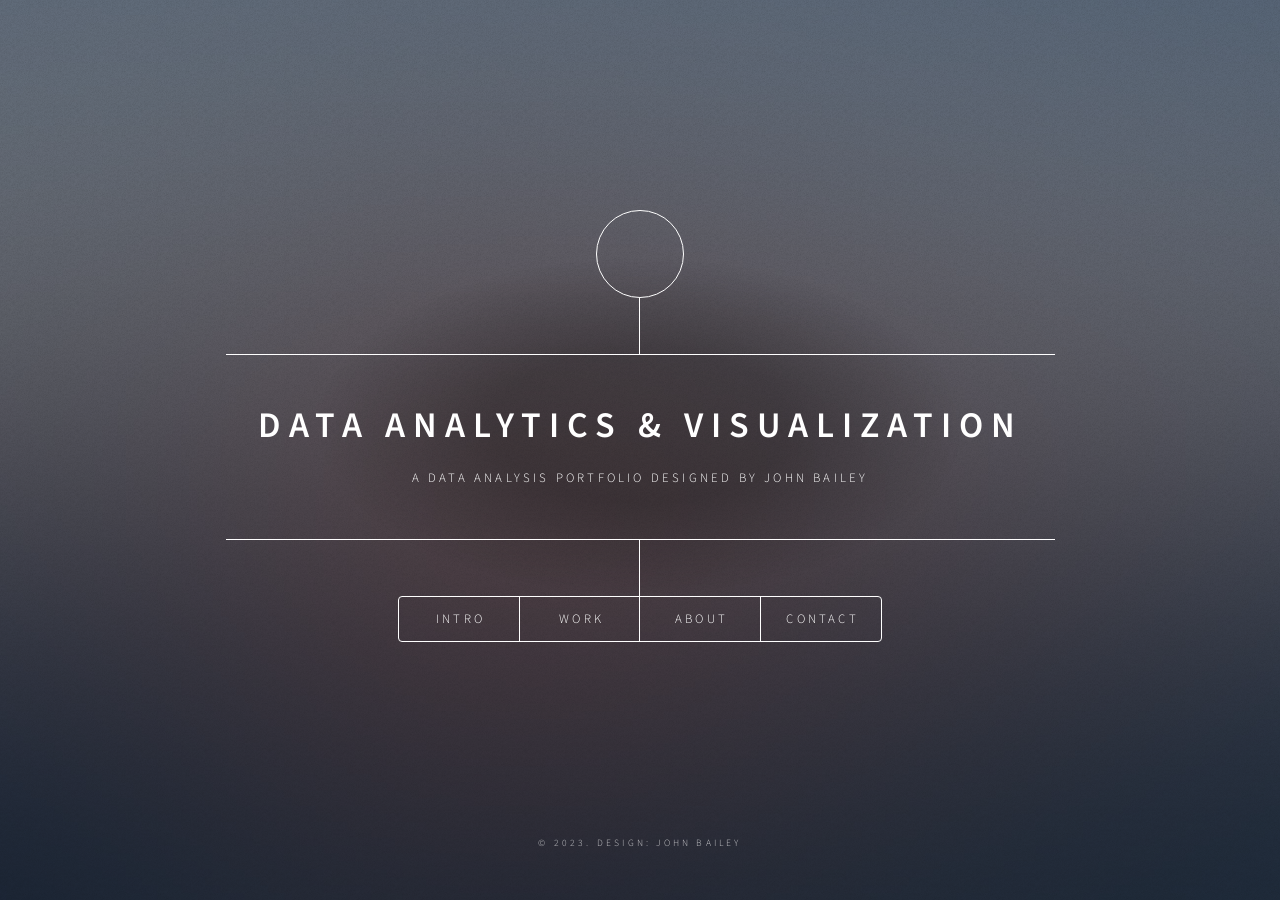
==== index.html @ 29050a01 "Update index.html" ====
<!DOCTYPE HTML>
<!--
	Free for personal and commercial use under the CCA 3.0 license (html5up.net/license)
-->
<html>
	<head>
		<title>Data Analysis Portfolio by John Bailey</title>
		<meta charset="utf-8" />
		<meta name="viewport" content="width=device-width, initial-scale=1, user-scalable=no" />
		<link rel="stylesheet" href="assets/css/main.css" />
		<noscript><link rel="stylesheet" href="assets/css/noscript.css" /></noscript>
	</head>
	<body class="is-preload">

		<!-- Wrapper -->
			<div id="wrapper">

				<!-- Header -->
					<header id="header">
						<div class="logo">
							<span class="fa fa-server" style="font-size:28px"></span>
						</div>
						<div class="content">
							<div class="inner">
								<h1>Data Analytics & Visualization</h1>
								<p>A data analysis portfolio designed by John Bailey</p>
							</div>
						</div>
						<nav>
							<ul>
								<li><a href="#intro">Intro</a></li>
								<li><a href="#work">Work</a></li>
								<li><a href="#about">About</a></li>
								<li><a href="#contact">Contact</a></li>
								<!--<li><a href="#elements">Elements</a></li>-->
							</ul>
						</nav>
					</header>

				<!-- Main -->
					<div id="main">

						<!-- Intro -->
							<article id="intro">
								
								<h2 class="major">Intro</h2>
								<p> A Data Analyst skilled in the areas of SQL, Python, Tableau, Microsoft PowerBI, Microsoft Excel, and R Studio.</p>
								<p>My primary objective as a data analyst is to steer the company towards higher profits by providing business insights that are generated from rigorous data analysis.</p>
								<p> Thank you for your time in checking out this portfolio that I have created to help showcase
									my work in hopes to land a Data Analyst position at your company! <br><br>
									By the way, check out my <a href="#work">awesome work!</a> 
									<ul class="actions special">
										<li><a href="#work" class="button large">Projects</a></li>
									</ul>
									<ul class="actions special">
										<li><a href="#about" class="button small">About</a></li>
										<li><a href="#contact" class="button small">Contact</a></li>
									</ul></p>
									<ul class="icons">
										<li><a href="https://www.linkedin.com/in/john-bailey-ii-8b7713126/" class="icon brands fa-linkedin"><span class="label">LinkedIn</span></a></li>
										<li><a href="https://github.com/jbaileyanalytics" class="icon brands fa-github"><span class="label">GitHub</span></a></li>
									</ul>
							</article>

						<!-- Work -->
							<article id="work">
								<h2 class="major">Projects</h2>
								<ul class="icons">
									<li><a href="https://www.linkedin.com/in/john-bailey-ii-8b7713126/" class="icon brands fa-linkedin"><span class="label">LinkedIn</span></a></li>
									<li><a href="https://github.com/jbaileyanalytics" class="icon brands fa-github"><span class="label">GitHub</span></a></li>
								</ul>
								<p>In the work section below, you will find a sample of projects from different areas showcasing different skills in SQL, Python, Tableau, Microsoft PowerBI, Microsoft Excel, and R Studio.</p>
								<form method="post" action="#">
									<div class="fields">
										<div class="field half">
											<h3><a href="https://github.com/jbaileyanalytics/SQL">SQL<br/></a></h3>
											<p>SQL Projects.</p>
											<a href="https://github.com/jbaileyanalytics/SQL" class="image main"><img src="images/sql1.png" alt="" /></a>
											<ul class="actions special">
												<li><a href="https://github.com/jbaileyanalytics/SQL" class="button large">SQL Projects</a></li>
											</ul>
										</div>
										<div class="field half">
											<h3><a href="https://github.com/jbaileyanalytics/Python">Python<br/></a></h3>
											<p>Python Projects</p>
											<a href="https://github.com/jbaileyanalytics/Python" class="image main"><img src="images/python1.png" alt="" /></a>
											<ul class="actions special">
												<li><a href="https://github.com/jbaileyanalytics/Python" class="button large">Python Projects</a></li>
											</ul>
										</div>
									</div>
								</form>
								<form method="post" action="#">
									<div class="fields">
										<div class="field half">
											<h3><a href="https://public.tableau.com/app/profile/john.bailey1593">Tableau<br/></a></h3>
											<p>Tableau Projects.</p>
											<a href="https://public.tableau.com/app/profile/john.bailey1593" class="image main"><img src="images/tableau2.png" alt="" /></a>
											<ul class="actions special">
												<li><a href="https://public.tableau.com/app/profile/john.bailey1593" class="button large">Tableau Projects</a></li>
											</ul>
										</div>
										<div class="field half">
											<h3><a href="https://github.com/jbaileyanalytics/PowerBI">Power BI<br/></a></h3>
											<p>Power BI Projects</p>
											<a href="https://github.com/jbaileyanalytics/PowerBI" class="image main"><img src="images/powerbi.png" alt="" /></a>
											<ul class="actions special">
												<li><a href="https://github.com/jbaileyanalytics/PowerBI" class="button large">Power BI Projects</a></li>
											</ul>
										</div>
										<div class="field half">
											<h3><a href="https://rawcdn.githack.com/jbaileyanalytics/R-programming-/0222b1659a927ea8bf42c13534dcdd5cfea5a2fc/Explore%20Bikeshare/Explore_bikeshare_data.html">Data Cleaning with R<br/></a></h3>
											<p>R Studio Projects</p>
											<a href="https://rawcdn.githack.com/jbaileyanalytics/R-programming-/0222b1659a927ea8bf42c13534dcdd5cfea5a2fc/Explore%20Bikeshare/Explore_bikeshare_data.html" class="image main"><img src="images/rstudio-seeklogo.com.svg" alt="" /></a>
											<ul class="actions special">
												<li><a href="https://rawcdn.githack.com/jbaileyanalytics/R-programming-/0222b1659a927ea8bf42c13534dcdd5cfea5a2fc/Explore%20Bikeshare/Explore_bikeshare_data.html" class="button large">R Studio Projects</a></li>
											</ul>
										</div>
										<div class="field half">
											<h3><a href="https://1drv.ms/x/s!Anvuksmpb4c5kmQnKBvLUUFguYd_">Excel<br/></a></h3>
											<p>Microsoft Excel Projects</p>
											<a href="https://1drv.ms/x/s!Anvuksmpb4c5kmQnKBvLUUFguYd_" class="image main"><img src="images/excel1.png" alt="" /></a>
											<ul class="actions special">
												<li><a href="https://1drv.ms/x/s!Anvuksmpb4c5kmQnKBvLUUFguYd_" class="button large">Excel Projects</a></li>
											</ul>
										</div>
									</div>
								</form>
								<ul class="actions special">
									<li><a href="#intro" class="button small">Intro</a></li>
									<li><a href="#about" class="button small">About</a></li>
									<li><a href="#contact" class="button small">Contact</a></li>
								</ul>
								<ul class="icons">
									<li><a href="https://www.linkedin.com/in/john-bailey-ii-8b7713126/" class="icon brands fa-linkedin"><span class="label">LinkedIn</span></a></li>
									<li><a href="https://github.com/jbaileyanalytics" class="icon brands fa-github"><span class="label">GitHub</span></a></li>
								</ul>
							</article>

						<!-- About -->
							<article id="about">
								<h2 class="major">About</h2>
								<form method="post" action="#">
									<div class="fields">
										<div class="field half">
											<span class="image main"><img src="images/img1.png" alt=""  /></span>
										</div></div></form>
								<p>My name is John Bailey and I am a Data Analyst with a passion to continue expanding my knowledge in the field of Analytics. 
									I currently have over 7+ years experience with exploratory data analysis and reporting, a Bachelor's Degree in Data Management/Data Analytics, 
									and multiple certifications in the Data Analytics/Information Technology field. My previous employment as a data analyst was in Healthcare, but I am open to 
									utilizing my skill set in any industry.	
									<ul class="actions special">
										<li><a href="#intro" class="button small">Intro</a></li>
										<li><a href="#work" class="button small">Projects</a></li>
										<li><a href="#contact" class="button small">Contact</a></li>
									</ul>
								</p>
								<ul class="icons">
									<li><a href="https://www.linkedin.com/in/john-bailey-ii-8b7713126/" class="icon brands fa-linkedin"><span class="label">LinkedIn</span></a></li>
									<li><a href="https://github.com/jbaileyanalytics" class="icon brands fa-github"><span class="label">GitHub</span></a></li>
								</ul>
							</article>

						<!-- Contact -->
							<article id="contact">
								<h2 class="major">Contact</h2>
								<form method="post" action="#">
									<div class="fields">
										<div class="field half">
											<label for="name">Name: John Bailey</label>
											<a href="mailto: jbaileyanalytics@gmail.com">Email: jbaileyanalytics@gmail.com</a>
										</div>
										<div class="field half">	
										</div>
									</div>
								</form>
								<ul class="icons">
									<li><a href="https://www.linkedin.com/in/john-bailey-ii-8b7713126/" class="icon brands fa-linkedin"><span class="label">LinkedIn</span></a></li>
									<li><a href="https://github.com/jbaileyanalytics" class="icon brands fa-github"><span class="label">GitHub</span></a></li>
								</ul>
								<ul class="actions special">
									<li><a href="#intro" class="button small">Intro</a></li>
									<li><a href="#work" class="button small">Projects</a></li>
									<li><a href="#about" class="button small">About</a></li>
								</ul>
							</article>

						<!-- Elements -->
							<article id="elements">
								<h2 class="major">Elements</h2>

								<section>
									<h3 class="major">Text</h3>
									<p>This is <b>bold</b> and this is <strong>strong</strong>. This is <i>italic</i> and this is <em>emphasized</em>.
									This is <sup>superscript</sup> text and this is <sub>subscript</sub> text.
									This is <u>underlined</u> and this is code: <code>for (;;) { ... }</code>. Finally, <a href="#">this is a link</a>.</p>
									<hr />
									<h2>Heading Level 2</h2>
									<h3>Heading Level 3</h3>
									<h4>Heading Level 4</h4>
									<h5>Heading Level 5</h5>
									<h6>Heading Level 6</h6>
									<hr />
									<h4>Blockquote</h4>
									<blockquote>Fringilla nisl. Donec accumsan interdum nisi, quis tincidunt felis sagittis eget tempus euismod. Vestibulum ante ipsum primis in faucibus vestibulum. Blandit adipiscing eu felis iaculis volutpat ac adipiscing accumsan faucibus. Vestibulum ante ipsum primis in faucibus lorem ipsum dolor sit amet nullam adipiscing eu felis.</blockquote>
									<h4>Preformatted</h4>
									<pre><code>i = 0;

while (!deck.isInOrder()) {
    print 'Iteration ' + i;
    deck.shuffle();
    i++;
}

print 'It took ' + i + ' iterations to sort the deck.';</code></pre>
								</section>

								<section>
									<h3 class="major">Lists</h3>

									<h4>Unordered</h4>
									<ul>
										<li>Dolor pulvinar etiam.</li>
										<li>Sagittis adipiscing.</li>
										<li>Felis enim feugiat.</li>
									</ul>

									<h4>Alternate</h4>
									<ul class="alt">
										<li>Dolor pulvinar etiam.</li>
										<li>Sagittis adipiscing.</li>
										<li>Felis enim feugiat.</li>
									</ul>

									<h4>Ordered</h4>
									<ol>
										<li>Dolor pulvinar etiam.</li>
										<li>Etiam vel felis viverra.</li>
										<li>Felis enim feugiat.</li>
										<li>Dolor pulvinar etiam.</li>
										<li>Etiam vel felis lorem.</li>
										<li>Felis enim et feugiat.</li>
									</ol>
									<h4>Icons</h4>
									<ul class="icons">
										<li><a href="#" class="icon brands fa-linkedin"><span class="label">LinkedIn</span></a></li>
										<li><a href="#" class="icon brands fa-github"><span class="label">Github</span></a></li>
									</ul>

									<h4>Actions</h4>
									<ul class="actions">
										<li><a href="#" class="button primary">Default</a></li>
										<li><a href="#" class="button">Default</a></li>
									</ul>
									<ul class="actions stacked">
										<li><a href="#" class="button primary">Default</a></li>
										<li><a href="#" class="button">Default</a></li>
									</ul>
								</section>

								<section>
									<h3 class="major">Table</h3>
									<h4>Default</h4>
									<div class="table-wrapper">
										<table>
											<thead>
												<tr>
													<th>Name</th>
													<th>Description</th>
													<th>Price</th>
												</tr>
											</thead>
											<tbody>
												<tr>
													<td>Item One</td>
													<td>Ante turpis integer aliquet porttitor.</td>
													<td>29.99</td>
												</tr>
												<tr>
													<td>Item Two</td>
													<td>Vis ac commodo adipiscing arcu aliquet.</td>
													<td>19.99</td>
												</tr>
												<tr>
													<td>Item Three</td>
													<td> Morbi faucibus arcu accumsan lorem.</td>
													<td>29.99</td>
												</tr>
												<tr>
													<td>Item Four</td>
													<td>Vitae integer tempus condimentum.</td>
													<td>19.99</td>
												</tr>
												<tr>
													<td>Item Five</td>
													<td>Ante turpis integer aliquet porttitor.</td>
													<td>29.99</td>
												</tr>
											</tbody>
											<tfoot>
												<tr>
													<td colspan="2"></td>
													<td>100.00</td>
												</tr>
											</tfoot>
										</table>
									</div>

									<h4>Alternate</h4>
									<div class="table-wrapper">
										<table class="alt">
											<thead>
												<tr>
													<th>Name</th>
													<th>Description</th>
													<th>Price</th>
												</tr>
											</thead>
											<tbody>
												<tr>
													<td>Item One</td>
													<td>Ante turpis integer aliquet porttitor.</td>
													<td>29.99</td>
												</tr>
												<tr>
													<td>Item Two</td>
													<td>Vis ac commodo adipiscing arcu aliquet.</td>
													<td>19.99</td>
												</tr>
												<tr>
													<td>Item Three</td>
													<td> Morbi faucibus arcu accumsan lorem.</td>
													<td>29.99</td>
												</tr>
												<tr>
													<td>Item Four</td>
													<td>Vitae integer tempus condimentum.</td>
													<td>19.99</td>
												</tr>
												<tr>
													<td>Item Five</td>
													<td>Ante turpis integer aliquet porttitor.</td>
													<td>29.99</td>
												</tr>
											</tbody>
											<tfoot>
												<tr>
													<td colspan="2"></td>
													<td>100.00</td>
												</tr>
											</tfoot>
										</table>
									</div>
								</section>

								<section>
									<h3 class="major">Buttons</h3>
									<ul class="actions">
										<li><a href="#" class="button primary">Primary</a></li>
										<li><a href="#" class="button">Default</a></li>
									</ul>
									<ul class="actions">
										<li><a href="#" class="button">Default</a></li>
										<li><a href="#" class="button small">Small</a></li>
									</ul>
									<ul class="actions">
										<li><a href="#" class="button primary icon solid fa-download">Icon</a></li>
										<li><a href="#" class="button icon solid fa-download">Icon</a></li>
									</ul>
									<ul class="actions">
										<li><span class="button primary disabled">Disabled</span></li>
										<li><span class="button disabled">Disabled</span></li>
									</ul>
								</section>

								<section>
									<h3 class="major">Form</h3>
									<form method="post" action="#">
										<div class="fields">
											<div class="field half">
												<label for="demo-name">Name</label>
												<input type="text" name="demo-name" id="demo-name" value="" placeholder="Jane Doe" />
											</div>
											<div class="field half">
												<label for="demo-email">Email</label>
												<input type="email" name="demo-email" id="demo-email" value="" placeholder="jane@untitled.tld" />
											</div>
											<div class="field">
												<label for="demo-category">Category</label>
												<select name="demo-category" id="demo-category">
													<option value="">-</option>
													<option value="1">Manufacturing</option>
													<option value="1">Shipping</option>
													<option value="1">Administration</option>
													<option value="1">Human Resources</option>
												</select>
											</div>
											<div class="field half">
												<input type="radio" id="demo-priority-low" name="demo-priority" checked>
												<label for="demo-priority-low">Low</label>
											</div>
											<div class="field half">
												<input type="radio" id="demo-priority-high" name="demo-priority">
												<label for="demo-priority-high">High</label>
											</div>
											<div class="field half">
												<input type="checkbox" id="demo-copy" name="demo-copy">
												<label for="demo-copy">Email me a copy</label>
											</div>
											<div class="field half">
												<input type="checkbox" id="demo-human" name="demo-human" checked>
												<label for="demo-human">Not a robot</label>
											</div>
											<div class="field">
												<label for="demo-message">Message</label>
												<textarea name="demo-message" id="demo-message" placeholder="Enter your message" rows="6"></textarea>
											</div>
										</div>
										<ul class="actions">
											<li><input type="submit" value="Send Message" class="primary" /></li>
											<li><input type="reset" value="Reset" /></li>
										</ul>
									</form>
								</section>

							</article>

					</div>

				<!-- Footer -->
					<footer id="footer">
						<p class="copyright">&copy; 2023. Design: John Bailey</p>
					</footer>

			</div>

		<!-- BG -->
			<div id="bg"></div>

		<!-- Scripts -->
			<script src="assets/js/jquery.min.js"></script>
			<script src="assets/js/browser.min.js"></script>
			<script src="assets/js/breakpoints.min.js"></script>
			<script src="assets/js/util.js"></script>
			<script src="assets/js/main.js"></script>

	</body>
</html>
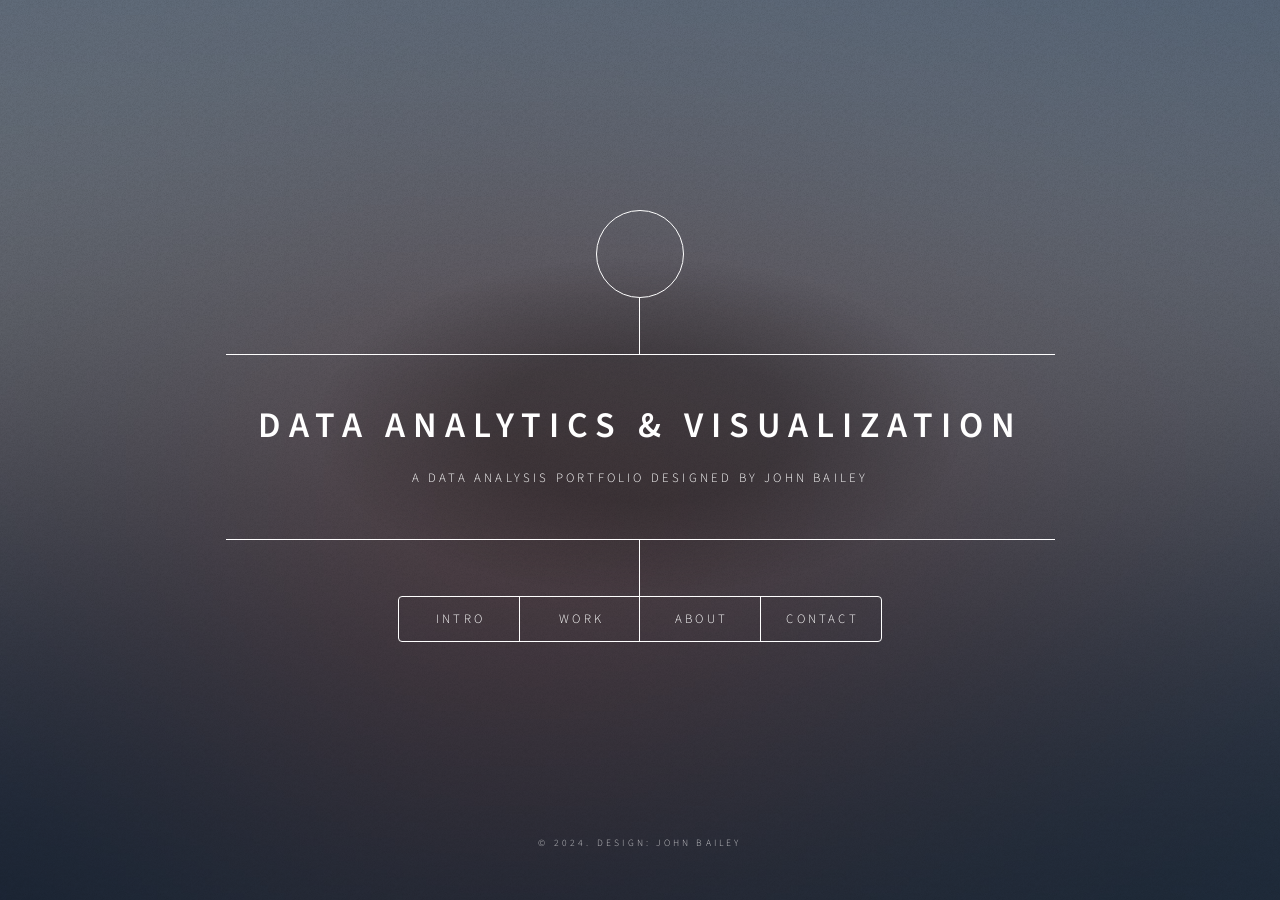
==== commit 2480beac: "Update index.html" ====
--- a/index.html
+++ b/index.html
@@ -50,9 +50,7 @@
 									my work in hopes to land a Data Analyst position at your company! <br><br>
 									By the way, check out my <a href="#work">awesome work!</a> 
 									<ul class="actions special">
-										<li><a href="#work" class="button large">Projects</a></li>
-									</ul>
-									<ul class="actions special">
+										<li><a href="#work" class="button small">Projects</a></li>
 										<li><a href="#about" class="button small">About</a></li>
 										<li><a href="#contact" class="button small">Contact</a></li>
 									</ul></p>
@@ -62,30 +60,41 @@
 									</ul>
 							</article>
 
-						<!-- Work -->
+				<!-- Work -->
 							<article id="work">
+								<form method="post" action="#">
+									<div class="fields">
+										<div class="field half">
+											<ul class="icons">
+												<li><a href="https://www.linkedin.com/in/john-bailey-ii-8b7713126/" class="icon brands fa-linkedin"><span class="label">LinkedIn</span></a></li>
+												<li><a href="https://github.com/jbaileyanalytics" class="icon brands fa-github"><span class="label">GitHub</span></a></li>
+											</ul>
+										</div>
+										<div class="field half">
+											<ul class="actions special">
+												<li><a href="#intro" class="button small">Intro</a></li>
+												<li><a href="#about" class="button small">About</a></li>
+												<li><a href="#contact" class="button small">Contact</a></li>
+											</ul>
+										</div>
+									</div>
+								</form>
 								<h2 class="major">Projects</h2>
-								<ul class="icons">
-									<li><a href="https://www.linkedin.com/in/john-bailey-ii-8b7713126/" class="icon brands fa-linkedin"><span class="label">LinkedIn</span></a></li>
-									<li><a href="https://github.com/jbaileyanalytics" class="icon brands fa-github"><span class="label">GitHub</span></a></li>
-								</ul>
 								<p>In the work section below, you will find a sample of projects from different areas showcasing different skills in SQL, Python, Tableau, Microsoft PowerBI, Microsoft Excel, and R Studio.</p>
 								<form method="post" action="#">
 									<div class="fields">
 										<div class="field half">
-											<h3><a href="https://github.com/jbaileyanalytics/SQL">SQL<br/></a></h3>
-											<p>SQL Projects.</p>
-											<a href="https://github.com/jbaileyanalytics/SQL" class="image main"><img src="images/sql1.png" alt="" /></a>
+											<h3><a href="#sqlwork">SQL Projects<br/></a></h3>
+											<a href="#sqlwork" class="image main"><img src="images/sql1.png" alt="" /></a>
 											<ul class="actions special">
-												<li><a href="https://github.com/jbaileyanalytics/SQL" class="button large">SQL Projects</a></li>
+												<li><a href="#sqlwork" class="button small">SQL Projects</a></li>
 											</ul>
 										</div>
 										<div class="field half">
-											<h3><a href="https://github.com/jbaileyanalytics/Python">Python<br/></a></h3>
-											<p>Python Projects</p>
-											<a href="https://github.com/jbaileyanalytics/Python" class="image main"><img src="images/python1.png" alt="" /></a>
+											<h3><a href="#pythonwork">Python Projects<br/></a></h3>
+											<a href="#pythonwork" class="image main"><img src="images/python1.png" alt="" /></a>
 											<ul class="actions special">
-												<li><a href="https://github.com/jbaileyanalytics/Python" class="button large">Python Projects</a></li>
+												<li><a href="#pythonwork" class="button small">Python Projects</a></li>
 											</ul>
 										</div>
 									</div>
@@ -93,35 +102,31 @@
 								<form method="post" action="#">
 									<div class="fields">
 										<div class="field half">
-											<h3><a href="https://public.tableau.com/app/profile/john.bailey1593">Tableau<br/></a></h3>
-											<p>Tableau Projects.</p>
-											<a href="https://public.tableau.com/app/profile/john.bailey1593" class="image main"><img src="images/tableau2.png" alt="" /></a>
+											<h3><a href="#tableauwork">Tableau Projects<br/></a></h3>
+											<a href="#tableauwork" class="image main"><img src="images/tableau2.png" alt="" /></a>
 											<ul class="actions special">
-												<li><a href="https://public.tableau.com/app/profile/john.bailey1593" class="button large">Tableau Projects</a></li>
+												<li><a href="#tableauwork" class="button small">Tableau Projects</a></li>
 											</ul>
 										</div>
 										<div class="field half">
-											<h3><a href="https://github.com/jbaileyanalytics/PowerBI">Power BI<br/></a></h3>
-											<p>Power BI Projects</p>
-											<a href="https://github.com/jbaileyanalytics/PowerBI" class="image main"><img src="images/powerbi.png" alt="" /></a>
+											<h3><a href="#powerbiwork">Power BI Projects<br/></a></h3>
+											<a href="#powerbiwork" class="image main"><img src="images/powerbi.png" alt="" /></a>
 											<ul class="actions special">
-												<li><a href="https://github.com/jbaileyanalytics/PowerBI" class="button large">Power BI Projects</a></li>
+												<li><a href="#powerbiwork" class="button small">Power BI Projects</a></li>
 											</ul>
 										</div>
 										<div class="field half">
-											<h3><a href="https://rawcdn.githack.com/jbaileyanalytics/R-programming-/0222b1659a927ea8bf42c13534dcdd5cfea5a2fc/Explore%20Bikeshare/Explore_bikeshare_data.html">Data Cleaning with R<br/></a></h3>
-											<p>R Studio Projects</p>
-											<a href="https://rawcdn.githack.com/jbaileyanalytics/R-programming-/0222b1659a927ea8bf42c13534dcdd5cfea5a2fc/Explore%20Bikeshare/Explore_bikeshare_data.html" class="image main"><img src="images/rstudio-seeklogo.com.svg" alt="" /></a>
+											<h3><a href="#rstudiowork">R Studio Projects<br/></a></h3>
+											<a href="#rstudiowork" class="image main"><img src="images/rstudio-seeklogo.com.svg" alt="" /></a>
 											<ul class="actions special">
-												<li><a href="https://rawcdn.githack.com/jbaileyanalytics/R-programming-/0222b1659a927ea8bf42c13534dcdd5cfea5a2fc/Explore%20Bikeshare/Explore_bikeshare_data.html" class="button large">R Studio Projects</a></li>
+												<li><a href="#rstudiowork" class="button small">R Studio Projects</a></li>
 											</ul>
 										</div>
 										<div class="field half">
-											<h3><a href="https://1drv.ms/x/s!Anvuksmpb4c5kmQnKBvLUUFguYd_">Excel<br/></a></h3>
-											<p>Microsoft Excel Projects</p>
-											<a href="https://1drv.ms/x/s!Anvuksmpb4c5kmQnKBvLUUFguYd_" class="image main"><img src="images/excel1.png" alt="" /></a>
+											<h3><a href="#excelwork">Excel Projects<br/></a></h3>
+											<a href="#excelwork" class="image main"><img src="images/excel1.png" alt="" /></a>
 											<ul class="actions special">
-												<li><a href="https://1drv.ms/x/s!Anvuksmpb4c5kmQnKBvLUUFguYd_" class="button large">Excel Projects</a></li>
+												<li><a href="#excelwork" class="button small">Excel Projects</a></li>
 											</ul>
 										</div>
 									</div>
@@ -136,7 +141,275 @@
 									<li><a href="https://github.com/jbaileyanalytics" class="icon brands fa-github"><span class="label">GitHub</span></a></li>
 								</ul>
 							</article>
-
+					<!-- SQLWork -->
+												<article id="sqlwork">
+													<form method="post" action="#">
+														<div class="fields">
+															<div class="field half">
+																<h3 class="major">SQL Projects</h3>
+															</div>
+															<div class="field half">
+																<ul class="actions special">
+																	<li><a href="#work" class="button small">Back To Projects</a></li>
+																</ul>
+															</div>
+															<div class="field half">
+																<a href="https://github.com/jbaileyanalytics/SQL/blob/main/Load%20CSV%20into%20MySQL/SQL_Test_DB_w_CSV.md" class="image main"><img src="images/csv1.png" alt="" /></a>
+																<p><font size="3">Using a .CSV file to create a MySQL Database, a MySQL Table, and a few sample SQL Queries for Data Analysis.</font></p>
+																<ul class="actions special">
+																	<li><a href="https://github.com/jbaileyanalytics/SQL/blob/main/Load%20CSV%20into%20MySQL/SQL_Test_DB_w_CSV.md" class="button small">View Project</a></li>
+																</ul>
+															</div>
+															<div class="field half">
+																<a href="https://github.com/jbaileyanalytics/SQL/tree/main/DVD%20Rental%20Company" class="image main"><img src="images/dvd1.png" alt="" /></a>
+																<p><font size="3">Using an ER diagram for a sample DVD Rental Company to create SQL code for a company report.</font></p>
+																<ul class="actions special">
+																	<li><a href="https://github.com/jbaileyanalytics/SQL/tree/main/DVD%20Rental%20Company" class="button small">View Project</a></li>
+																</ul>
+															</div>
+															<div class="field half">
+																<a href="https://github.com/jbaileyanalytics/SQL/tree/main/Coffee%20Company" class="image main"><img src="images/coffee1.png" alt="" /></a>
+																<p><font size="3">Using an ER diagram to author the code needed to create an SQL database for the Coffee Company.</font></p>
+																<ul class="actions special">
+																	<li><a href="https://github.com/jbaileyanalytics/SQL/tree/main/Coffee%20Company" class="button small">View Project</a></li>
+																</ul>
+															</div>
+															<div class="field half">
+																<a href="https://github.com/jbaileyanalytics/SQL/tree/main/Bagel%20Company" class="image main"><img src="images/bagel1.png" alt="" /></a>
+																<p><font size="3">Using an Bagel Company order form to build an ER Diagram for a SQL database.</font></p>
+																<ul class="actions special">
+																	<li><a href="https://github.com/jbaileyanalytics/SQL/tree/main/Bagel%20Company" class="button small">View Project</a></li>
+																</ul>
+																<br>
+															</div>
+															<ul class="actions special">
+																<li><a href="#work" class="button small">Back To Projects</a></li>
+															</ul>
+														</div>
+													</form>
+												</article>
+					<!-- TableauWork -->
+												<article id="tableauwork">
+													<form method="post" action="#">
+														<div class="fields">
+															<div class="field half">
+																<h3 class="major">Tableau Projects</h3>
+															</div>
+															<div class="field half">
+																<ul class="actions special">
+																	<li><a href="#work" class="button small">Back To Projects</a></li>
+																</ul>
+															</div>
+                                                            <div class="field half">
+																<a href="https://public.tableau.com/app/profile/john.bailey1593/viz/MemphisCrimeDashboard/MemphisCrimeSummary" class="image main"><img src="images/tableaudash7.png" alt="" /></a>
+																<p><font size="3">Memphis, TN Crime Dashboard</font></p>
+																<ul class="actions special">
+																	<li><a href="https://public.tableau.com/app/profile/john.bailey1593/viz/MemphisCrimeDashboard/MemphisCrimeSummary" class="button small">View Project</a></li>
+																</ul>
+															</div>
+															<div class="field half">
+																<a href="https://public.tableau.com/app/profile/john.bailey1593/viz/HealthcareDashboard-CancelledPatients/HealthcareDashboard-CancelledPatients" class="image main"><img src="images/tableaudash1.png" alt="" /></a>
+																<p><font size="3">Healthcare Dashboard for Cancelled Patients</font></p>
+																<ul class="actions special">
+																	<li><a href="https://public.tableau.com/app/profile/john.bailey1593/viz/HealthcareDashboard-CancelledPatients/HealthcareDashboard-CancelledPatients" class="button small">View Project</a></li>
+																</ul>
+															</div>
+															<div class="field half">
+																<a href="https://public.tableau.com/app/profile/john.bailey1593/viz/CallCenterDashboard_16926622111820/CallCenterDashboard" class="image main"><img src="images/tableaudash2.png" alt="" /></a>
+																<p><font size="3">Sample Call Center Dashboard</font></p>
+																<ul class="actions special">
+																	<li><a href="https://public.tableau.com/app/profile/john.bailey1593/viz/CallCenterDashboard_16926622111820/CallCenterDashboard" class="button small">View Project</a></li>
+																</ul>
+															</div>
+															<div class="field half">
+																<a href="https://public.tableau.com/app/profile/john.bailey1593/viz/HealthcareDashboard-ClaimsAnalysis/HealthcareDashboard-ClaimsAnalysis" class="image main"><img src="images/tableaudash3.png" alt="" /></a>
+																<p><font size="3">Healthcare Claims Analysis Dashboard</font></p>
+																<ul class="actions special">
+																	<li><a href="https://public.tableau.com/app/profile/john.bailey1593/viz/HealthcareDashboard-ClaimsAnalysis/HealthcareDashboard-ClaimsAnalysis" class="button small">View Project</a></li>
+																</ul>
+															</div>
+															<div class="field half">
+																<a href="https://public.tableau.com/app/profile/john.bailey1593/viz/HumanResourceDashboard_16786545703220/HRDashboard" class="image main"><img src="images/tableaudash4.png" alt="" /></a>
+																<p><font size="3">HR Dashboard</font></p>
+																<ul class="actions special">
+																	<li><a href="https://public.tableau.com/app/profile/john.bailey1593/viz/HumanResourceDashboard_16786545703220/HRDashboard" class="button small">View Project</a></li>
+																</ul>
+															</div>
+															<div class="field half">
+																<a href="https://public.tableau.com/app/profile/john.bailey1593/viz/TornadoData_16797001837570/Weather-Tornadoes1950-2021" class="image main"><img src="images/tableaudash5.png" alt="" /></a>
+																<p><font size="3">US Tornado Data</font></p>
+																<ul class="actions special">
+																	<li><a href="https://public.tableau.com/app/profile/john.bailey1593/viz/TornadoData_16797001837570/Weather-Tornadoes1950-2021" class="button small">View Project</a></li>
+																</ul>
+															</div>
+															<div class="field half">
+																<a href="https://public.tableau.com/app/profile/john.bailey1593/viz/CancelledFlights_16724258844140/Cancellations" class="image main"><img src="images/tableaudash6.png" alt="" /></a>
+																<p><font size="3">Airline Flight Cancellations</font></p>
+																<ul class="actions special">
+																	<li><a href="https://public.tableau.com/app/profile/john.bailey1593/viz/CancelledFlights_16724258844140/Cancellations" class="button small">View Project</a></li>
+																</ul>
+																<br>
+															</div>
+															<ul class="actions special">
+																<li><a href="#work" class="button small">Back To Projects</a></li>
+															</ul>
+														</div>
+													</form>
+												</article>
+						<!-- PythonWork -->
+											<article id="pythonwork">
+												<form method="post" action="#">
+													<div class="fields">
+														<div class="field half">
+															<h3 class="major">Python Projects</h3>
+														</div>
+														<div class="field half">
+															<ul class="actions special">
+																<li><a href="#work" class="button small">Back To Projects</a></li>
+															</ul>
+														</div>
+														<div class="field half">
+															<a href="https://github.com/jbaileyanalytics/Python/tree/main/Analyze%20A%26B%20Test%20Results" class="image main"><img src="images/ab1.png" alt="" /></a>
+															<p><font size="3">This project analyzes A&B Test Results using Python.</font></p>
+															<ul class="actions special">
+																<li><a href="https://github.com/jbaileyanalytics/Python/tree/main/Analyze%20A%26B%20Test%20Results" class="button small">View Project</a></li>
+															</ul>
+														</div>
+														<div class="field half">
+															<a href="https://github.com/jbaileyanalytics/Python/tree/main/Analyzing%20the%20TMDB%20Dataset" class="image main"><img src="images/tmdb1.png" alt="" /></a>
+															<p><font size="3">Analysis of the TMDB-movies dataset with Python.</font></p>
+															<ul class="actions special">
+																<li><a href="https://github.com/jbaileyanalytics/Python/tree/main/Analyzing%20the%20TMDB%20Dataset" class="button small">View Project</a></li>
+															</ul>
+														</div>
+														<div class="field half">
+															<a href="https://github.com/jbaileyanalytics/Python/tree/main/Data%20Modeling%20with%20Postgres" class="image main"><img src="images/python2.png" alt="" /></a>
+															<p><font size="3">This project is about Data Modeling with Postgres using Python.</font></p>
+															<ul class="actions special">
+																<li><a href="https://github.com/jbaileyanalytics/Python/tree/main/Data%20Modeling%20with%20Postgres" class="button small">View Project</a></li>
+															</ul>
+														</div>
+														<div class="field half">
+															<a href="https://github.com/jbaileyanalytics/Python/tree/main/Machine%20Learning%20-%20Supervised" class="image main"><img src="images/machine1.png" alt="" /></a>
+															<p><font size="3">Supervised Machine Learning on US Census data for finding charity donors.</font></p>
+															<ul class="actions special">
+																<li><a href="https://github.com/jbaileyanalytics/Python/tree/main/Machine%20Learning%20-%20Supervised" class="button small">View Project</a></li>
+															</ul>
+														</div>
+														<div class="field half">
+															<a href="https://github.com/jbaileyanalytics/Python/tree/main/Twitter%20-%20WeRateDogs" class="image main"><img src="images/twitter1.png" alt="" /></a>
+															<p><font size="3">Gathering, Exploring, & Visualizing the WeRateDogs Twitter account.</font></p>
+															<ul class="actions special">
+																<li><a href="https://github.com/jbaileyanalytics/Python/tree/main/Twitter%20-%20WeRateDogs" class="button small">View Project</a></li>
+															</ul>
+														</div>
+														<div class="field half">
+															<a href="https://github.com/jbaileyanalytics/Python/tree/main/Online%20Job%20Postings" class="image main"><img src="images/job1.png" alt="" /></a>
+															<p><font size="3">Using Python to do a simple analysis of an online job posting dataset.</font></p>
+															<ul class="actions special">
+																<li><a href="https://github.com/jbaileyanalytics/Python/tree/main/Online%20Job%20Postings" class="button small">View Project</a></li>
+															</ul>
+															<br>
+														</div>
+														<ul class="actions special">
+															<li><a href="#work" class="button small">Back To Projects</a></li>
+														</ul>
+													</div>
+												</form>
+											</article>
+					<!-- PowerBIWork -->
+											<article id="powerbiwork">
+												<form method="post" action="#">
+													<div class="fields">
+														<div class="field half">
+															<h3 class="major">Power BI Projects</h3>
+															<p>**Power BI account required to view.</p>
+														</div>
+														<div class="field half">
+															<ul class="actions special">
+																<li><a href="#work" class="button small">Back To Projects</a></li>
+															</ul>
+														</div>
+														<div class="field half">
+															<a href="https://app.powerbi.com/groups/me/reports/870f6f9f-8487-4cf4-86ce-9c9cdbdec645?ctid=cfa792cf-7768-4341-8857-81754c2afa1f&pbi_source=linkShare" class="image main"><img src="images/bidash1.png" alt="" /></a>
+															<p><font size="3">PowerBI sample dashboard for healthcare cancelled patients.</font></p>
+															<ul class="actions special">
+																<li><a href="https://app.powerbi.com/groups/me/reports/870f6f9f-8487-4cf4-86ce-9c9cdbdec645?ctid=cfa792cf-7768-4341-8857-81754c2afa1f&pbi_source=linkShare" class="button small">View Project</a></li>
+															</ul>
+														</div>
+														<div class="field half">
+															<a href="https://app.powerbi.com/groups/me/reports/b443a591-0e12-4979-8649-1734911a7d12?ctid=cfa792cf-7768-4341-8857-81754c2afa1f&pbi_source=linkShare" class="image main"><img src="images/bidash2.png" alt="" /></a>
+															<p><font size="3">PowerBI sample dashboard for healthcare claims analysis.</font></p>
+															<ul class="actions special">
+																<li><a href="https://app.powerbi.com/groups/me/reports/b443a591-0e12-4979-8649-1734911a7d12?ctid=cfa792cf-7768-4341-8857-81754c2afa1f&pbi_source=linkShare" class="button small">View Project</a></li>
+															</ul>
+														</div>
+														<div class="field half">
+															<a href="https://app.powerbi.com/groups/me/reports/9c1192c9-3161-4597-bee7-2cb9f75b7260?ctid=cfa792cf-7768-4341-8857-81754c2afa1f&pbi_source=linkShare" class="image main"><img src="images/bidash3.png" alt="" /></a>
+															<p><font size="3">PowerBI sample dashboard for HR analysis.</font></p>
+															<ul class="actions special">
+																<li><a href="https://app.powerbi.com/groups/me/reports/9c1192c9-3161-4597-bee7-2cb9f75b7260?ctid=cfa792cf-7768-4341-8857-81754c2afa1f&pbi_source=linkShare" class="button small">View Project</a></li>
+															</ul>
+															<br>
+														</div>
+														<ul class="actions special">
+															<li><a href="#work" class="button small">Back To Projects</a></li>
+														</ul>
+													</div>
+												</form>
+											</article>
+						<!-- ExcelWork -->
+											<article id="excelwork">
+												<form method="post" action="#">
+													<div class="fields">
+														<div class="field half">
+															<h3 class="major">Excel Projects</h3>
+														</div>
+														<div class="field half">
+															<ul class="actions special">
+																<li><a href="#work" class="button small">Back To Projects</a></li>
+															</ul>
+														</div>
+														<div class="field half">
+															<a href="https://1drv.ms/x/s!Anvuksmpb4c5kmQnKBvLUUFguYd_" class="image main"><img src="images/exceldash1.png" alt="" /></a>
+															<p><font size="3">Excel sample dashboard for healthcare claims.</font></p>
+															<ul class="actions special">
+																<li><a href="https://1drv.ms/x/s!Anvuksmpb4c5kmQnKBvLUUFguYd_" class="button small">View Project</a></li>
+															</ul>
+															<br>
+														</div>
+														<ul class="actions special">
+															<li><a href="#work" class="button small">Back To Projects</a></li>
+														</ul>
+													</div>
+												</form>
+											</article>
+						<!-- RstudioWork -->
+											<article id="rstudiowork">
+												<form method="post" action="#">
+													<div class="fields">
+														<div class="field half">
+															<h3 class="major">R Studio Projects</h3>
+														</div>
+														<div class="field half">
+															<ul class="actions special">
+																<li><a href="#work" class="button small">Back To Projects</a></li>
+															</ul>
+														</div>
+														<div class="field half">
+															<a href="https://rawcdn.githack.com/jbaileyanalytics/R-programming-/0222b1659a927ea8bf42c13534dcdd5cfea5a2fc/Explore%20Bikeshare/Explore_bikeshare_data.html" class="image main"><img src="images/bikeshare1.png" alt="" /></a>
+															<p><font size="3">Data Cleaning and Exploration in R Studio.</font></p>
+															<ul class="actions special">
+																<li><a href="https://rawcdn.githack.com/jbaileyanalytics/R-programming-/0222b1659a927ea8bf42c13534dcdd5cfea5a2fc/Explore%20Bikeshare/Explore_bikeshare_data.html" class="button small">View Project</a></li>
+															</ul>
+															<br>
+														</div>
+														<ul class="actions special">
+															<li><a href="#work" class="button small">Back To Projects</a></li>
+														</ul>
+													</div>
+												</form>
+											</article>
 						<!-- About -->
 							<article id="about">
 								<h2 class="major">About</h2>
@@ -149,6 +422,7 @@
 									I currently have over 7+ years experience with exploratory data analysis and reporting, a Bachelor's Degree in Data Management/Data Analytics, 
 									and multiple certifications in the Data Analytics/Information Technology field. My previous employment as a data analyst was in Healthcare, but I am open to 
 									utilizing my skill set in any industry.	
+									<br></br>
 									<ul class="actions special">
 										<li><a href="#intro" class="button small">Intro</a></li>
 										<li><a href="#work" class="button small">Projects</a></li>
@@ -429,7 +703,7 @@
 
 				<!-- Footer -->
 					<footer id="footer">
-						<p class="copyright">&copy; 2023. Design: John Bailey</p>
+						<p class="copyright">&copy; 2024. Design: John Bailey</p>
 					</footer>
 
 			</div>
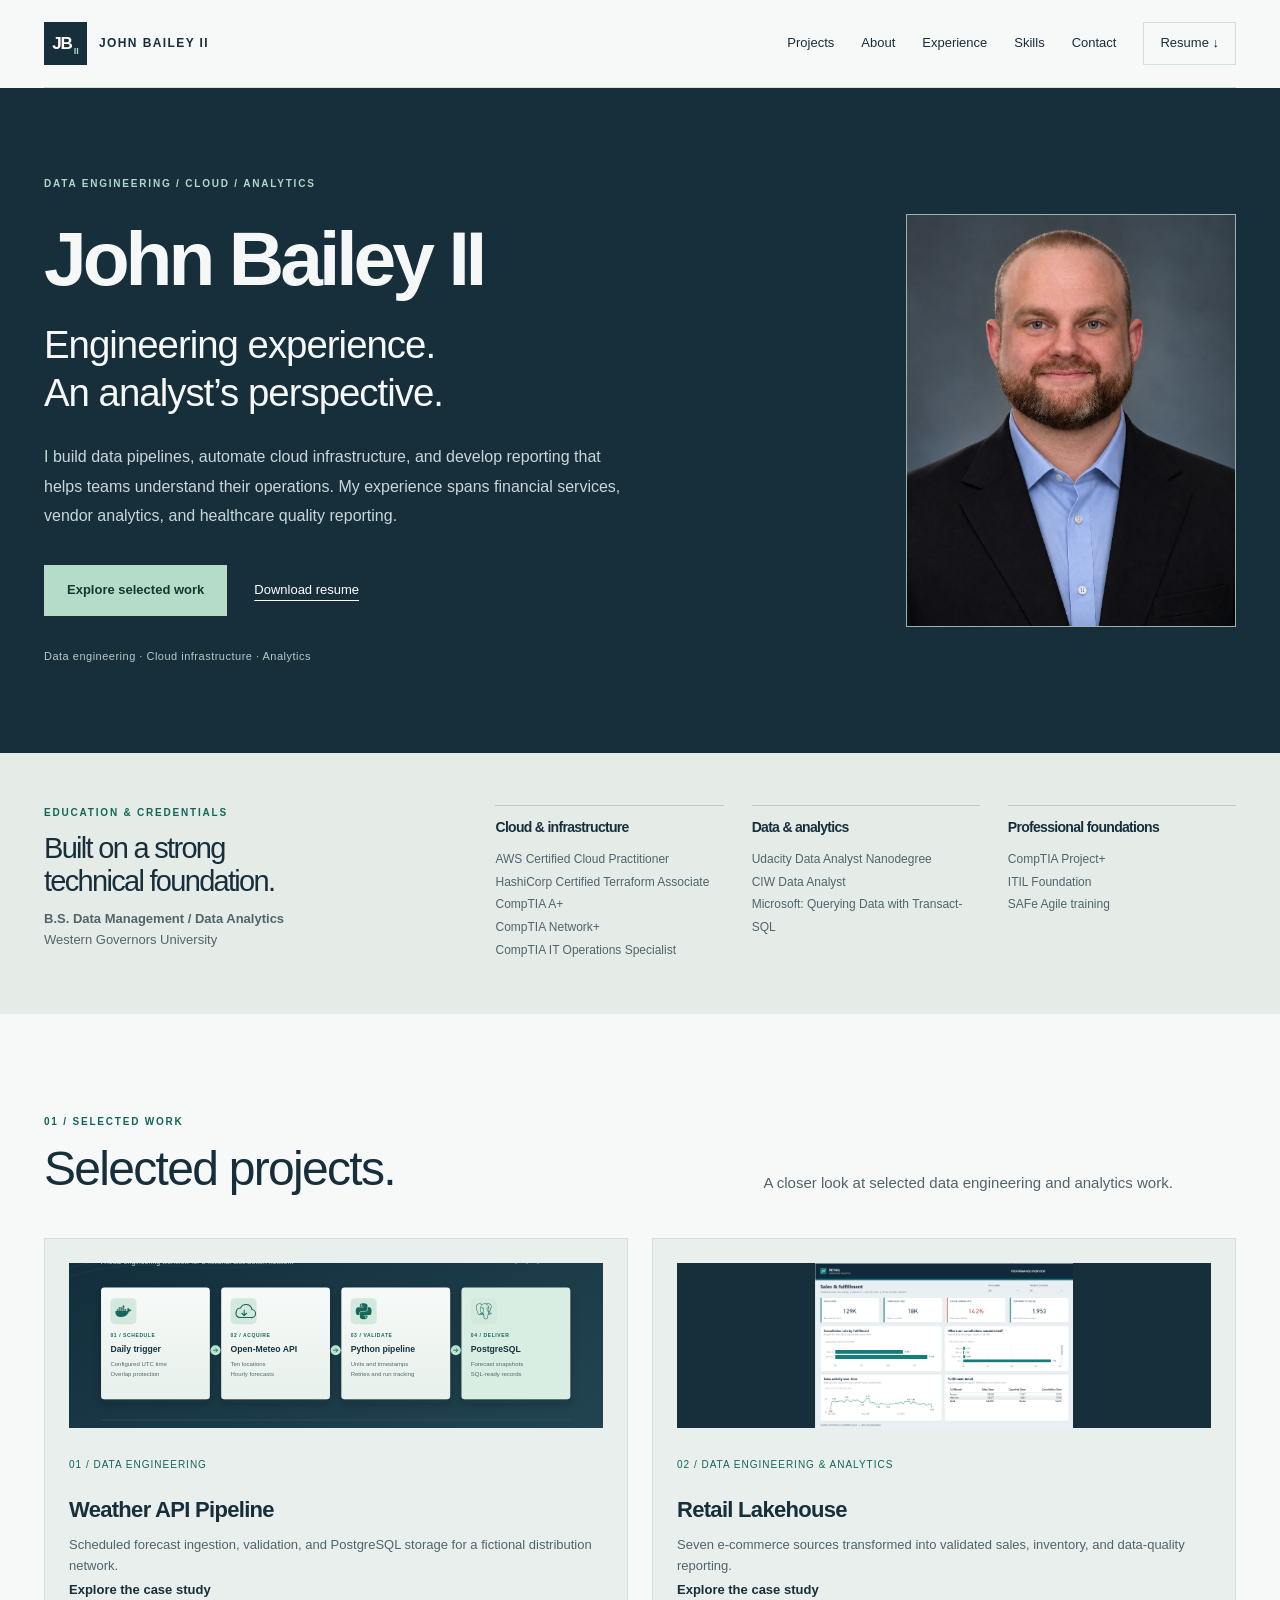
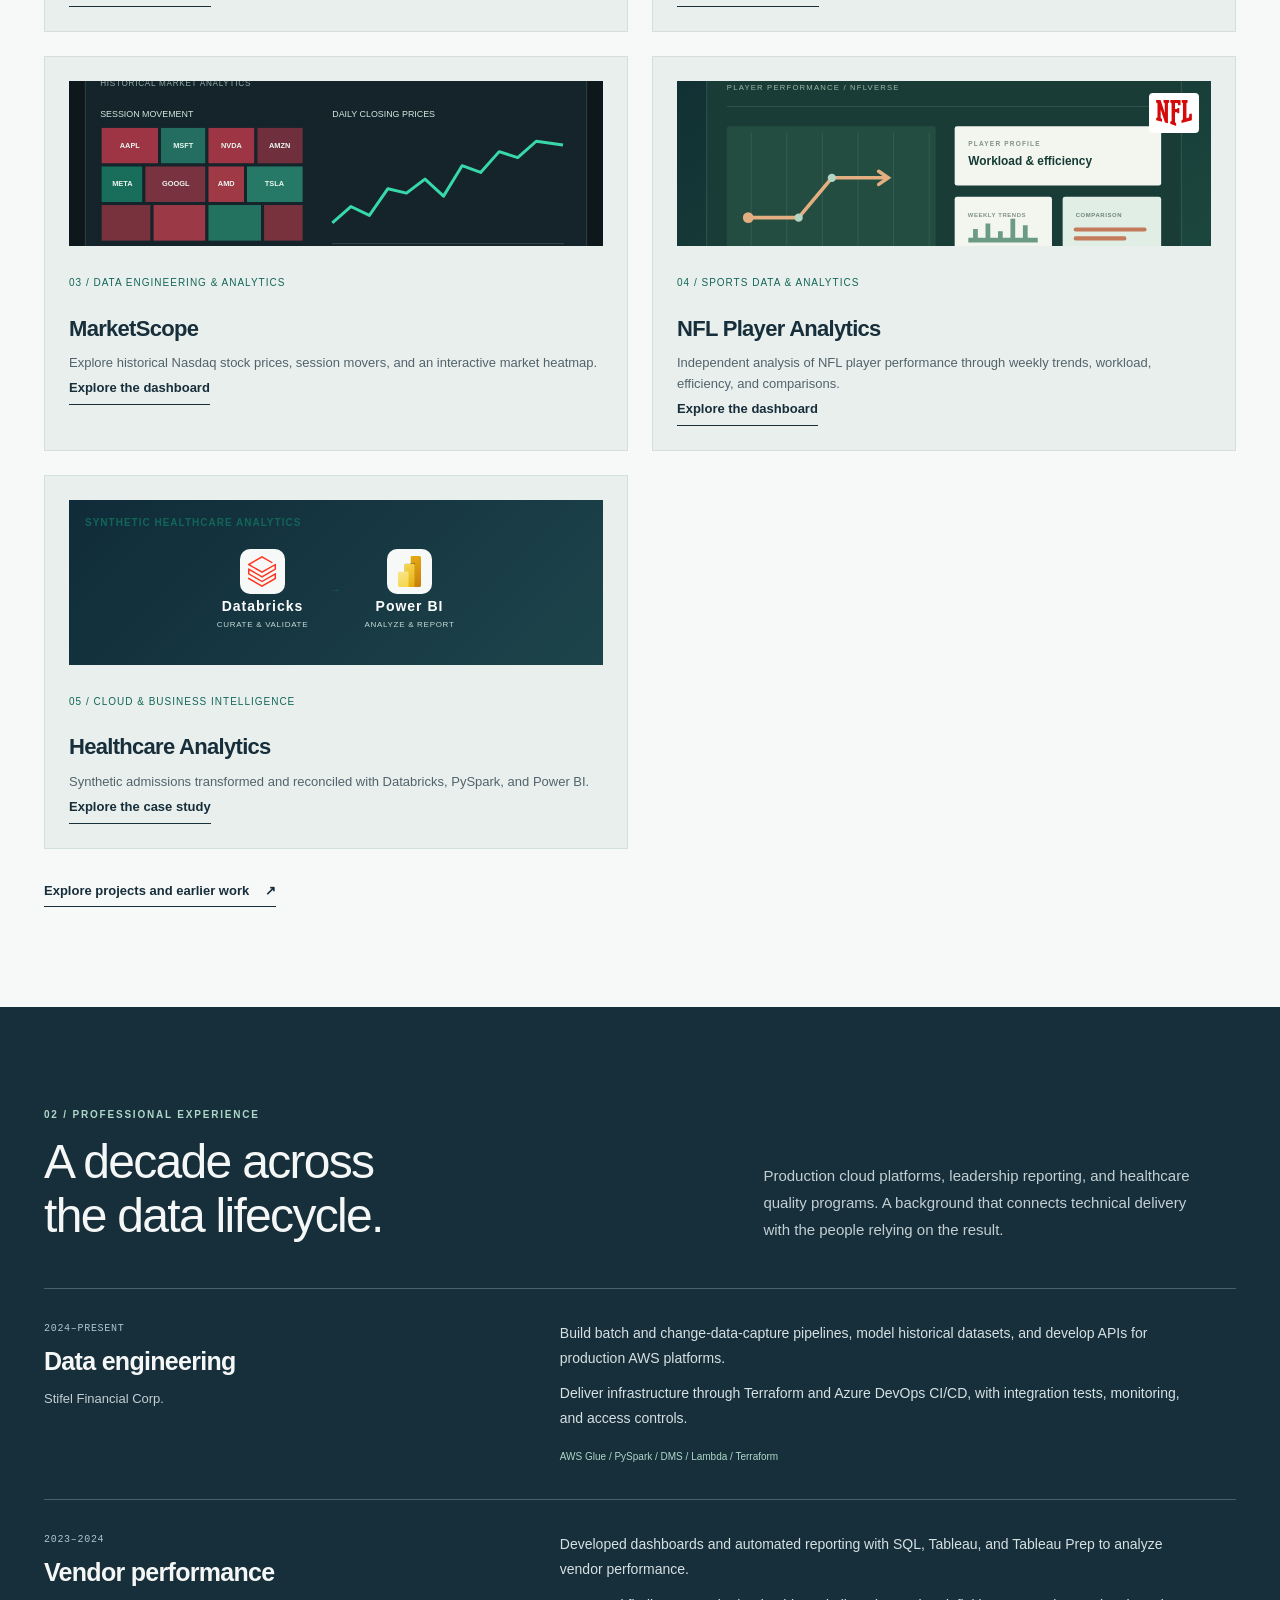
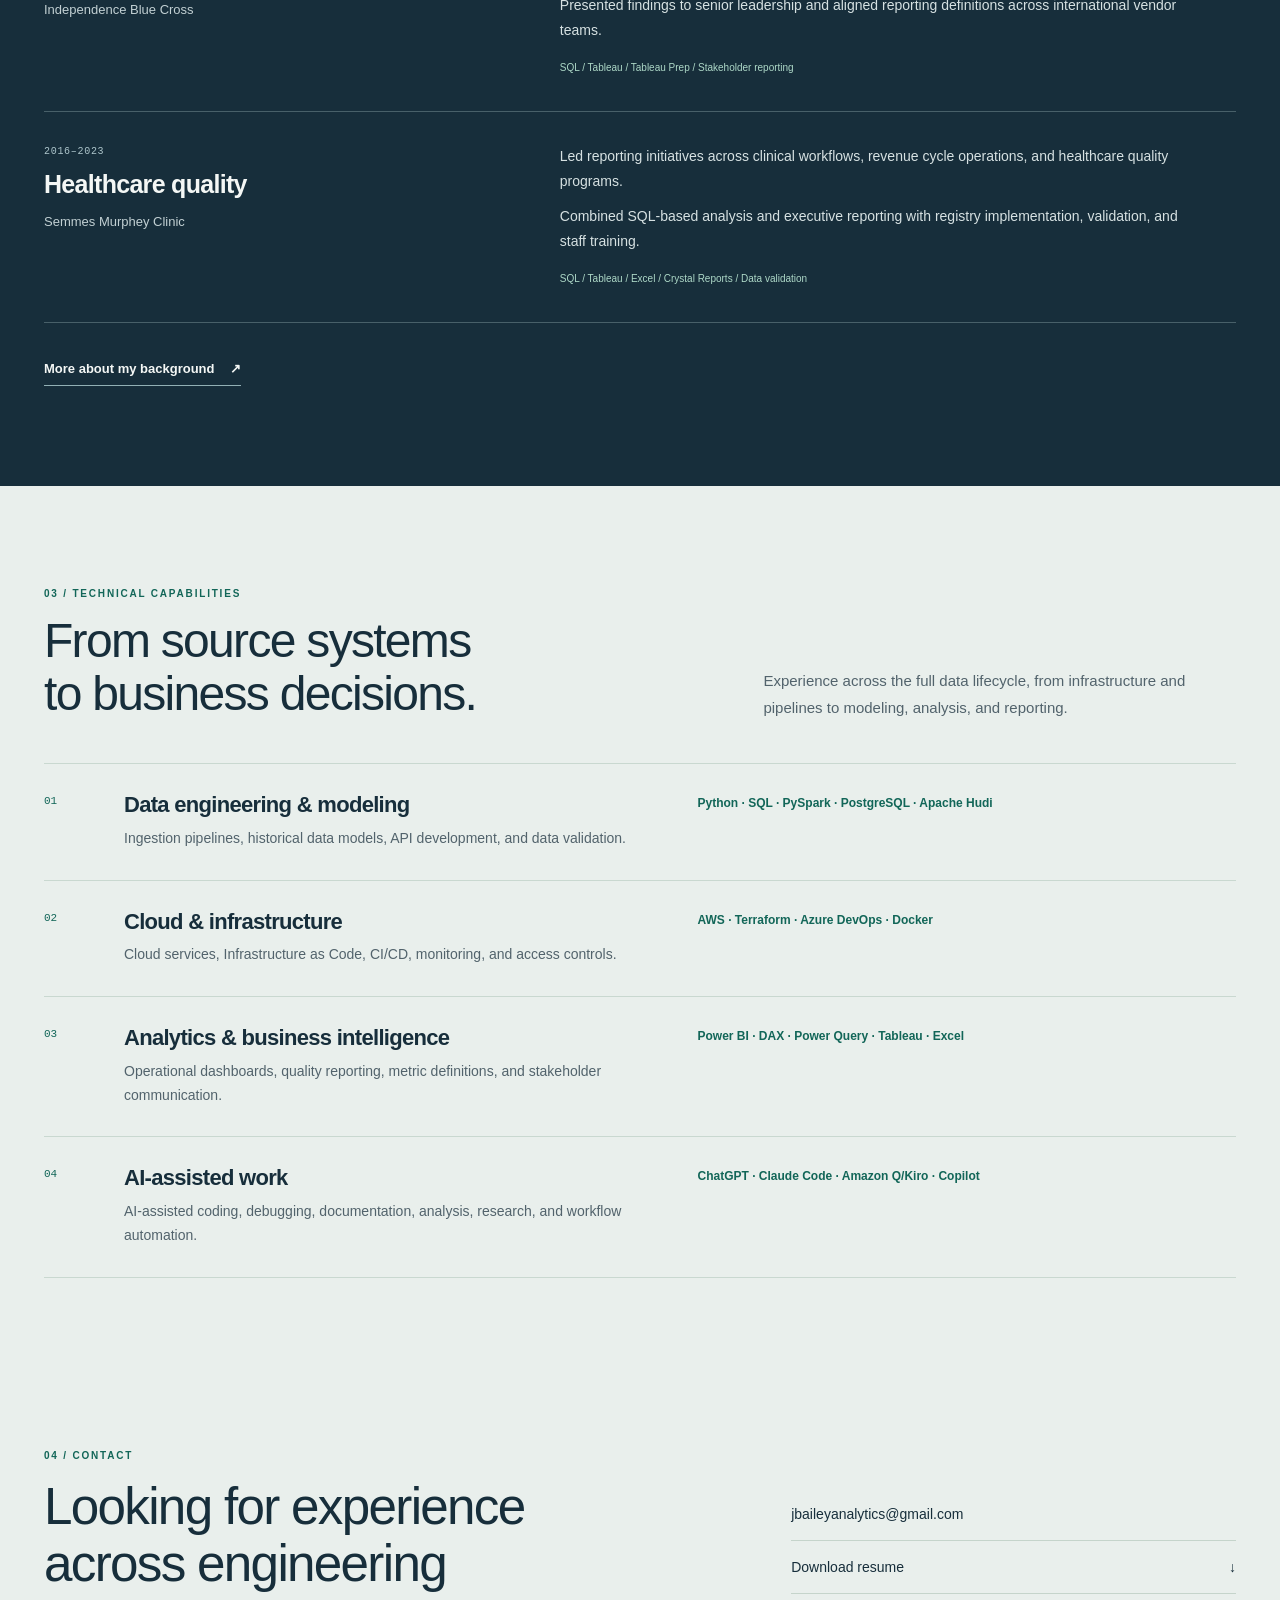
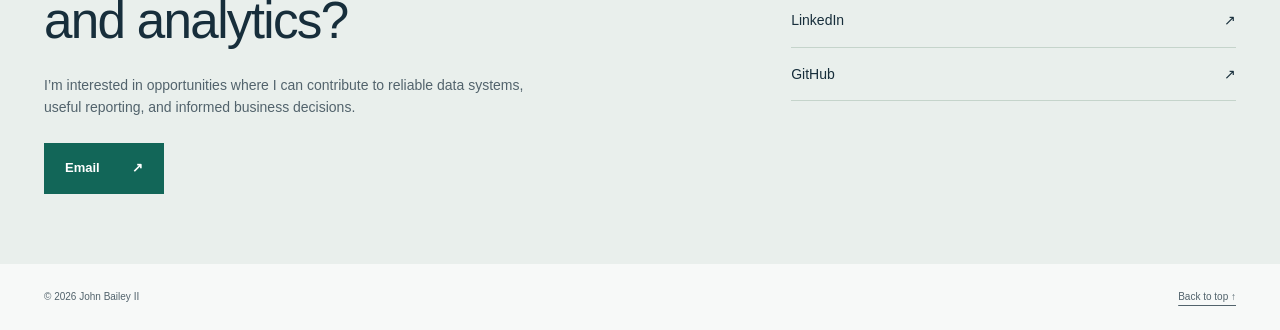
==== commit 0007b761: "Launch updated porfolio" ====
--- a/index.html
+++ b/index.html
@@ -1,722 +1,43 @@
-<!DOCTYPE HTML>
-<!--
-	Free for personal and commercial use under the CCA 3.0 license (html5up.net/license)
--->
-<html>
-	<head>
-		<title>Data Analysis Portfolio by John Bailey</title>
-		<meta charset="utf-8" />
-		<meta name="viewport" content="width=device-width, initial-scale=1, user-scalable=no" />
-		<link rel="stylesheet" href="assets/css/main.css" />
-		<noscript><link rel="stylesheet" href="assets/css/noscript.css" /></noscript>
-	</head>
-	<body class="is-preload">
+<!doctype html>
+<html lang="en">
+<head>
+  <meta charset="utf-8">
+  <meta name="viewport" content="width=device-width,initial-scale=1">
+  <meta name="description" content="John Bailey II — data engineering, cloud infrastructure and business analytics. Explore project evidence, professional experience and reporting work.">
+  <title>John Bailey II | Data Engineering, Cloud & Analytics</title>
+  <link rel="stylesheet" href="assets/css/portfolio-preview.css"><link rel="stylesheet" href="assets/css/portfolio-preview-3.css">
+</head>
+<body>
+<a class="skip" href="#main">Skip to content</a>
+<header class="wrap site-header">
+  <a class="identity" href="index.html" aria-label="John Bailey II, homepage"><span class="monogram" aria-hidden="true">JB<span>II</span></span><span>JOHN BAILEY II</span></a>
+  <button class="menu-toggle" aria-expanded="false" aria-controls="main-nav" hidden>Menu</button>
+  <nav id="main-nav" aria-label="Main navigation"><a href="projects.html">Projects</a><a href="about.html">About</a><a href="#experience">Experience</a><a href="#skills">Skills</a><a href="#contact">Contact</a><a class="resume-link" href="assets/resume/John-Bailey-II-Resume.pdf" download="John-Bailey-II-Resume.pdf">Resume <span aria-hidden="true">↓</span></a></nav>
+</header>
+<main id="main">
+<section class="hero3" aria-labelledby="intro-title"><div class="wrap hero3-grid"><div class="hero3-copy"><p class="eyebrow">DATA ENGINEERING / CLOUD / ANALYTICS</p><h1 id="intro-title">John Bailey II</h1><p class="hero3-title">Engineering experience.<br>An analyst’s perspective.</p><p class="hero3-description">I build data pipelines, automate cloud infrastructure, and develop reporting that helps teams understand their operations. My experience spans financial services, vendor analytics, and healthcare quality reporting.</p><div class="hero3-actions"><a class="hero3-button" href="#work">Explore selected work</a><a class="hero3-resume" href="assets/resume/John-Bailey-II-Resume.pdf" download="John-Bailey-II-Resume.pdf">Download resume</a></div><p class="hero3-availability">Data engineering · Cloud infrastructure · Analytics</p></div><aside class="portrait-frame"><img class="portrait-photo" src="images/john-bailey-portrait-preview-blue.png" alt="Portrait of John Bailey II" width="1013" height="1552"></aside></div></section><section class="credential-band"><div class="wrap credential-layout"><div><p class="eyebrow">EDUCATION & CREDENTIALS</p><h2>Built on a strong<br>technical foundation.</h2><p><strong>B.S. Data Management / Data Analytics</strong><br>Western Governors University</p></div><div class="credential-groups"><div><h3>Cloud & infrastructure</h3><p>AWS Certified Cloud Practitioner<br>HashiCorp Certified Terraform Associate<br>CompTIA A+<br>CompTIA Network+<br>CompTIA IT Operations Specialist</p></div><div><h3>Data & analytics</h3><p>Udacity Data Analyst Nanodegree<br>CIW Data Analyst<br>Microsoft: Querying Data with Transact-SQL</p></div><div><h3>Professional foundations</h3><p>CompTIA Project+<br>ITIL Foundation<br>SAFe Agile training</p></div></div></div></section>
 
-		<!-- Wrapper -->
-			<div id="wrapper">
+  <section class="work section wrap" id="work" aria-labelledby="work-title"><div class="section-heading"><div><p class="eyebrow">01 / SELECTED WORK</p><h2 id="work-title">Selected projects.</h2></div><p>A closer look at selected data engineering and analytics work.</p></div><div class="placeholder-grid"><article><a class="project-card-image" href="case-studies/weather-api-pipeline.html" aria-label="Explore the Weather API Pipeline case study"><img src="images/projects/weather-pipeline.svg" alt="Weather pipeline architecture" loading="lazy"></a><span>01 / DATA ENGINEERING</span><h3>Weather API Pipeline</h3><p>Scheduled forecast ingestion, validation, and PostgreSQL storage for a fictional distribution network.</p><a class="text-link" href="case-studies/weather-api-pipeline.html">Explore the case study</a></article><article><a class="project-card-image retail-card-art" href="case-studies/retail-lakehouse.html" aria-label="Explore the Retail Lakehouse case study"><img src="images/projects/retail-sales-report.png" alt="Power BI sales and fulfillment report showing cancellation rates and trends" loading="lazy"></a><span>02 / DATA ENGINEERING &amp; ANALYTICS</span><h3>Retail Lakehouse</h3><p>Seven e-commerce sources transformed into validated sales, inventory, and data-quality reporting.</p><a class="text-link" href="case-studies/retail-lakehouse.html">Explore the case study</a></article><article><a class="project-card-image" data-marketscope-link href="projects/stock-market-analytics/website/" aria-label="Explore the MarketScope stock analytics dashboard"><img src="images/projects/market-scope-card.svg" alt="Illustration of the MarketScope stock dashboard" loading="lazy"></a><span>03 / DATA ENGINEERING &amp; ANALYTICS</span><h3>MarketScope</h3><p>Explore historical Nasdaq stock prices, session movers, and an interactive market heatmap.</p><a class="text-link" data-marketscope-link href="projects/stock-market-analytics/website/">Explore the dashboard</a></article><article><a class="project-card-image nfl-card-image" data-nfl-link href="projects/nfl-analytics/website/" aria-label="Explore the NFL Player Analytics dashboard"><img src="images/projects/fourth-quarter-card.svg" alt="Football field diagram and player analytics illustration" loading="lazy"><span class="nfl-logo-badge"><img src="images/projects/nfl-wordmark.svg" alt="NFL wordmark"></span></a><span>04 / SPORTS DATA &amp; ANALYTICS</span><h3>NFL Player Analytics</h3><p>Independent analysis of NFL player performance through weekly trends, workload, efficiency, and comparisons.</p><a class="text-link" data-nfl-link href="projects/nfl-analytics/website/">Explore the dashboard</a></article><article><a class="project-card-image healthcare-card-flow" href="case-studies/healthcare-analytics.html" aria-label="Explore the Healthcare Analytics case study: Databricks to Power BI"><span class="healthcare-card-kicker">SYNTHETIC HEALTHCARE ANALYTICS</span><span class="healthcare-card-platforms"><span class="healthcare-card-platform"><span class="healthcare-card-logo"><img src="images/projects/databricks-logo.svg" alt=""></span><strong>Databricks</strong><small>CURATE &amp; VALIDATE</small></span><span class="healthcare-card-arrow" aria-hidden="true">&#8594;</span><span class="healthcare-card-platform"><span class="healthcare-card-logo"><img src="images/projects/power-bi-logo.svg" alt=""></span><strong>Power BI</strong><small>ANALYZE &amp; REPORT</small></span></span></a><span>05 / CLOUD &amp; BUSINESS INTELLIGENCE</span><h3>Healthcare Analytics</h3><p>Synthetic admissions transformed and reconciled with Databricks, PySpark, and Power BI.</p><a class="text-link" href="case-studies/healthcare-analytics.html">Explore the case study</a></article></div><p class="work-page-link"><a class="text-link" href="projects.html">Explore projects and earlier work <span aria-hidden="true">↗</span></a></p></section>
+  <section class="experience-section" id="experience" aria-labelledby="experience-title"><div class="wrap section">
+    <div class="section-heading"><div><p class="eyebrow">02 / PROFESSIONAL EXPERIENCE</p><h2 id="experience-title">A decade across<br>the data lifecycle.</h2></div><p>Production cloud platforms, leadership reporting, and healthcare quality programs. A background that connects technical delivery with the people relying on the result.</p></div>
+    <div class="career"><article><div class="career-meta"><p>2024–PRESENT</p><h3>Data engineering</h3><span>Stifel Financial Corp.</span></div><div class="career-content"><p>Build batch and change-data-capture pipelines, model historical datasets, and develop APIs for production AWS platforms.</p><p>Deliver infrastructure through Terraform and Azure DevOps CI/CD, with integration tests, monitoring, and access controls.</p><span>AWS Glue / PySpark / DMS / Lambda / Terraform</span></div></article>
+    <article><div class="career-meta"><p>2023–2024</p><h3>Vendor performance</h3><span>Independence Blue Cross</span></div><div class="career-content"><p>Developed dashboards and automated reporting with SQL, Tableau, and Tableau Prep to analyze vendor performance.</p><p>Presented findings to senior leadership and aligned reporting definitions across international vendor teams.</p><span>SQL / Tableau / Tableau Prep / Stakeholder reporting</span></div></article>
+    <article><div class="career-meta"><p>2016–2023</p><h3>Healthcare quality</h3><span>Semmes Murphey Clinic</span></div><div class="career-content"><p>Led reporting initiatives across clinical workflows, revenue cycle operations, and healthcare quality programs.</p><p>Combined SQL-based analysis and executive reporting with registry implementation, validation, and staff training.</p><span>SQL / Tableau / Excel / Crystal Reports / Data validation</span></div></article></div>
+    <a class="text-link" href="about.html">More about my background <span aria-hidden="true">↗</span></a>
+  </div></section>
 
-				<!-- Header -->
-					<header id="header">
-						<div class="logo">
-							<span class="fa fa-server" style="font-size:28px"></span>
-						</div>
-						<div class="content">
-							<div class="inner">
-								<h1>Data Analytics & Visualization</h1>
-								<p>A data analysis portfolio designed by John Bailey</p>
-							</div>
-						</div>
-						<nav>
-							<ul>
-								<li><a href="#intro">Intro</a></li>
-								<li><a href="#work">Work</a></li>
-								<li><a href="#about">About</a></li>
-								<li><a href="#contact">Contact</a></li>
-								<!--<li><a href="#elements">Elements</a></li>-->
-							</ul>
-						</nav>
-					</header>
-
-				<!-- Main -->
-					<div id="main">
-
-						<!-- Intro -->
-							<article id="intro">
-								
-								<h2 class="major">Intro</h2>
-								<p> A Data Analyst skilled in the areas of SQL, Python, Tableau, Microsoft PowerBI, Microsoft Excel, and R Studio.</p>
-								<p>My primary objective as a data analyst is to steer the company towards higher profits by providing business insights that are generated from rigorous data analysis.</p>
-								<p> Thank you for your time in checking out this portfolio that I have created to help showcase
-									my work in hopes to land a Data Analyst position at your company! <br><br>
-									By the way, check out my <a href="#work">awesome work!</a> 
-									<ul class="actions special">
-										<li><a href="#work" class="button small">Projects</a></li>
-										<li><a href="#about" class="button small">About</a></li>
-										<li><a href="#contact" class="button small">Contact</a></li>
-									</ul></p>
-									<ul class="icons">
-										<li><a href="https://www.linkedin.com/in/john-bailey-ii-8b7713126/" class="icon brands fa-linkedin"><span class="label">LinkedIn</span></a></li>
-										<li><a href="https://github.com/jbaileyanalytics" class="icon brands fa-github"><span class="label">GitHub</span></a></li>
-									</ul>
-							</article>
-
-				<!-- Work -->
-							<article id="work">
-								<form method="post" action="#">
-									<div class="fields">
-										<div class="field half">
-											<ul class="icons">
-												<li><a href="https://www.linkedin.com/in/john-bailey-ii-8b7713126/" class="icon brands fa-linkedin"><span class="label">LinkedIn</span></a></li>
-												<li><a href="https://github.com/jbaileyanalytics" class="icon brands fa-github"><span class="label">GitHub</span></a></li>
-											</ul>
-										</div>
-										<div class="field half">
-											<ul class="actions special">
-												<li><a href="#intro" class="button small">Intro</a></li>
-												<li><a href="#about" class="button small">About</a></li>
-												<li><a href="#contact" class="button small">Contact</a></li>
-											</ul>
-										</div>
-									</div>
-								</form>
-								<h2 class="major">Projects</h2>
-								<p>In the work section below, you will find a sample of projects from different areas showcasing different skills in SQL, Python, Tableau, Microsoft PowerBI, Microsoft Excel, and R Studio.</p>
-								<form method="post" action="#">
-									<div class="fields">
-										<div class="field half">
-											<h3><a href="#sqlwork">SQL Projects<br/></a></h3>
-											<a href="#sqlwork" class="image main"><img src="images/sql1.png" alt="" /></a>
-											<ul class="actions special">
-												<li><a href="#sqlwork" class="button small">SQL Projects</a></li>
-											</ul>
-										</div>
-										<div class="field half">
-											<h3><a href="#pythonwork">Python Projects<br/></a></h3>
-											<a href="#pythonwork" class="image main"><img src="images/python1.png" alt="" /></a>
-											<ul class="actions special">
-												<li><a href="#pythonwork" class="button small">Python Projects</a></li>
-											</ul>
-										</div>
-									</div>
-								</form>
-								<form method="post" action="#">
-									<div class="fields">
-										<div class="field half">
-											<h3><a href="#tableauwork">Tableau Projects<br/></a></h3>
-											<a href="#tableauwork" class="image main"><img src="images/tableau2.png" alt="" /></a>
-											<ul class="actions special">
-												<li><a href="#tableauwork" class="button small">Tableau Projects</a></li>
-											</ul>
-										</div>
-										<div class="field half">
-											<h3><a href="#powerbiwork">Power BI Projects<br/></a></h3>
-											<a href="#powerbiwork" class="image main"><img src="images/powerbi.png" alt="" /></a>
-											<ul class="actions special">
-												<li><a href="#powerbiwork" class="button small">Power BI Projects</a></li>
-											</ul>
-										</div>
-										<div class="field half">
-											<h3><a href="#rstudiowork">R Studio Projects<br/></a></h3>
-											<a href="#rstudiowork" class="image main"><img src="images/rstudio-seeklogo.com.svg" alt="" /></a>
-											<ul class="actions special">
-												<li><a href="#rstudiowork" class="button small">R Studio Projects</a></li>
-											</ul>
-										</div>
-										<div class="field half">
-											<h3><a href="#excelwork">Excel Projects<br/></a></h3>
-											<a href="#excelwork" class="image main"><img src="images/excel1.png" alt="" /></a>
-											<ul class="actions special">
-												<li><a href="#excelwork" class="button small">Excel Projects</a></li>
-											</ul>
-										</div>
-									</div>
-								</form>
-								<ul class="actions special">
-									<li><a href="#intro" class="button small">Intro</a></li>
-									<li><a href="#about" class="button small">About</a></li>
-									<li><a href="#contact" class="button small">Contact</a></li>
-								</ul>
-								<ul class="icons">
-									<li><a href="https://www.linkedin.com/in/john-bailey-ii-8b7713126/" class="icon brands fa-linkedin"><span class="label">LinkedIn</span></a></li>
-									<li><a href="https://github.com/jbaileyanalytics" class="icon brands fa-github"><span class="label">GitHub</span></a></li>
-								</ul>
-							</article>
-					<!-- SQLWork -->
-												<article id="sqlwork">
-													<form method="post" action="#">
-														<div class="fields">
-															<div class="field half">
-																<h3 class="major">SQL Projects</h3>
-															</div>
-															<div class="field half">
-																<ul class="actions special">
-																	<li><a href="#work" class="button small">Back To Projects</a></li>
-																</ul>
-															</div>
-															<div class="field half">
-																<a href="https://github.com/jbaileyanalytics/SQL/blob/main/Load%20CSV%20into%20MySQL/SQL_Test_DB_w_CSV.md" class="image main"><img src="images/csv1.png" alt="" /></a>
-																<p><font size="3">Using a .CSV file to create a MySQL Database, a MySQL Table, and a few sample SQL Queries for Data Analysis.</font></p>
-																<ul class="actions special">
-																	<li><a href="https://github.com/jbaileyanalytics/SQL/blob/main/Load%20CSV%20into%20MySQL/SQL_Test_DB_w_CSV.md" class="button small">View Project</a></li>
-																</ul>
-															</div>
-															<div class="field half">
-																<a href="https://github.com/jbaileyanalytics/SQL/tree/main/DVD%20Rental%20Company" class="image main"><img src="images/dvd1.png" alt="" /></a>
-																<p><font size="3">Using an ER diagram for a sample DVD Rental Company to create SQL code for a company report.</font></p>
-																<ul class="actions special">
-																	<li><a href="https://github.com/jbaileyanalytics/SQL/tree/main/DVD%20Rental%20Company" class="button small">View Project</a></li>
-																</ul>
-															</div>
-															<div class="field half">
-																<a href="https://github.com/jbaileyanalytics/SQL/tree/main/Coffee%20Company" class="image main"><img src="images/coffee1.png" alt="" /></a>
-																<p><font size="3">Using an ER diagram to author the code needed to create an SQL database for the Coffee Company.</font></p>
-																<ul class="actions special">
-																	<li><a href="https://github.com/jbaileyanalytics/SQL/tree/main/Coffee%20Company" class="button small">View Project</a></li>
-																</ul>
-															</div>
-															<div class="field half">
-																<a href="https://github.com/jbaileyanalytics/SQL/tree/main/Bagel%20Company" class="image main"><img src="images/bagel1.png" alt="" /></a>
-																<p><font size="3">Using an Bagel Company order form to build an ER Diagram for a SQL database.</font></p>
-																<ul class="actions special">
-																	<li><a href="https://github.com/jbaileyanalytics/SQL/tree/main/Bagel%20Company" class="button small">View Project</a></li>
-																</ul>
-																<br>
-															</div>
-															<ul class="actions special">
-																<li><a href="#work" class="button small">Back To Projects</a></li>
-															</ul>
-														</div>
-													</form>
-												</article>
-					<!-- TableauWork -->
-												<article id="tableauwork">
-													<form method="post" action="#">
-														<div class="fields">
-															<div class="field half">
-																<h3 class="major">Tableau Projects</h3>
-															</div>
-															<div class="field half">
-																<ul class="actions special">
-																	<li><a href="#work" class="button small">Back To Projects</a></li>
-																</ul>
-															</div>
-                                                            <div class="field half">
-																<a href="https://public.tableau.com/app/profile/john.bailey1593/viz/MemphisCrimeDashboard/MemphisCrimeSummary" class="image main"><img src="images/tableaudash7.png" alt="" /></a>
-																<p><font size="3">Memphis, TN Crime Dashboard</font></p>
-																<ul class="actions special">
-																	<li><a href="https://public.tableau.com/app/profile/john.bailey1593/viz/MemphisCrimeDashboard/MemphisCrimeSummary" class="button small">View Project</a></li>
-																</ul>
-															</div>
-															<div class="field half">
-																<a href="https://public.tableau.com/app/profile/john.bailey1593/viz/HealthcareDashboard-CancelledPatients/HealthcareDashboard-CancelledPatients" class="image main"><img src="images/tableaudash1.png" alt="" /></a>
-																<p><font size="3">Healthcare Dashboard for Cancelled Patients</font></p>
-																<ul class="actions special">
-																	<li><a href="https://public.tableau.com/app/profile/john.bailey1593/viz/HealthcareDashboard-CancelledPatients/HealthcareDashboard-CancelledPatients" class="button small">View Project</a></li>
-																</ul>
-															</div>
-															<div class="field half">
-																<a href="https://public.tableau.com/app/profile/john.bailey1593/viz/CallCenterDashboard_16926622111820/CallCenterDashboard" class="image main"><img src="images/tableaudash2.png" alt="" /></a>
-																<p><font size="3">Sample Call Center Dashboard</font></p>
-																<ul class="actions special">
-																	<li><a href="https://public.tableau.com/app/profile/john.bailey1593/viz/CallCenterDashboard_16926622111820/CallCenterDashboard" class="button small">View Project</a></li>
-																</ul>
-															</div>
-															<div class="field half">
-																<a href="https://public.tableau.com/app/profile/john.bailey1593/viz/HealthcareDashboard-ClaimsAnalysis/HealthcareDashboard-ClaimsAnalysis" class="image main"><img src="images/tableaudash3.png" alt="" /></a>
-																<p><font size="3">Healthcare Claims Analysis Dashboard</font></p>
-																<ul class="actions special">
-																	<li><a href="https://public.tableau.com/app/profile/john.bailey1593/viz/HealthcareDashboard-ClaimsAnalysis/HealthcareDashboard-ClaimsAnalysis" class="button small">View Project</a></li>
-																</ul>
-															</div>
-															<div class="field half">
-																<a href="https://public.tableau.com/app/profile/john.bailey1593/viz/HumanResourceDashboard_16786545703220/HRDashboard" class="image main"><img src="images/tableaudash4.png" alt="" /></a>
-																<p><font size="3">HR Dashboard</font></p>
-																<ul class="actions special">
-																	<li><a href="https://public.tableau.com/app/profile/john.bailey1593/viz/HumanResourceDashboard_16786545703220/HRDashboard" class="button small">View Project</a></li>
-																</ul>
-															</div>
-															<div class="field half">
-																<a href="https://public.tableau.com/app/profile/john.bailey1593/viz/TornadoData_16797001837570/Weather-Tornadoes1950-2021" class="image main"><img src="images/tableaudash5.png" alt="" /></a>
-																<p><font size="3">US Tornado Data</font></p>
-																<ul class="actions special">
-																	<li><a href="https://public.tableau.com/app/profile/john.bailey1593/viz/TornadoData_16797001837570/Weather-Tornadoes1950-2021" class="button small">View Project</a></li>
-																</ul>
-															</div>
-															<div class="field half">
-																<a href="https://public.tableau.com/app/profile/john.bailey1593/viz/CancelledFlights_16724258844140/Cancellations" class="image main"><img src="images/tableaudash6.png" alt="" /></a>
-																<p><font size="3">Airline Flight Cancellations</font></p>
-																<ul class="actions special">
-																	<li><a href="https://public.tableau.com/app/profile/john.bailey1593/viz/CancelledFlights_16724258844140/Cancellations" class="button small">View Project</a></li>
-																</ul>
-																<br>
-															</div>
-															<ul class="actions special">
-																<li><a href="#work" class="button small">Back To Projects</a></li>
-															</ul>
-														</div>
-													</form>
-												</article>
-						<!-- PythonWork -->
-											<article id="pythonwork">
-												<form method="post" action="#">
-													<div class="fields">
-														<div class="field half">
-															<h3 class="major">Python Projects</h3>
-														</div>
-														<div class="field half">
-															<ul class="actions special">
-																<li><a href="#work" class="button small">Back To Projects</a></li>
-															</ul>
-														</div>
-														<div class="field half">
-															<a href="https://github.com/jbaileyanalytics/Python/tree/main/Analyze%20A%26B%20Test%20Results" class="image main"><img src="images/ab1.png" alt="" /></a>
-															<p><font size="3">This project analyzes A&B Test Results using Python.</font></p>
-															<ul class="actions special">
-																<li><a href="https://github.com/jbaileyanalytics/Python/tree/main/Analyze%20A%26B%20Test%20Results" class="button small">View Project</a></li>
-															</ul>
-														</div>
-														<div class="field half">
-															<a href="https://github.com/jbaileyanalytics/Python/tree/main/Analyzing%20the%20TMDB%20Dataset" class="image main"><img src="images/tmdb1.png" alt="" /></a>
-															<p><font size="3">Analysis of the TMDB-movies dataset with Python.</font></p>
-															<ul class="actions special">
-																<li><a href="https://github.com/jbaileyanalytics/Python/tree/main/Analyzing%20the%20TMDB%20Dataset" class="button small">View Project</a></li>
-															</ul>
-														</div>
-														<div class="field half">
-															<a href="https://github.com/jbaileyanalytics/Python/tree/main/Data%20Modeling%20with%20Postgres" class="image main"><img src="images/python2.png" alt="" /></a>
-															<p><font size="3">This project is about Data Modeling with Postgres using Python.</font></p>
-															<ul class="actions special">
-																<li><a href="https://github.com/jbaileyanalytics/Python/tree/main/Data%20Modeling%20with%20Postgres" class="button small">View Project</a></li>
-															</ul>
-														</div>
-														<div class="field half">
-															<a href="https://github.com/jbaileyanalytics/Python/tree/main/Machine%20Learning%20-%20Supervised" class="image main"><img src="images/machine1.png" alt="" /></a>
-															<p><font size="3">Supervised Machine Learning on US Census data for finding charity donors.</font></p>
-															<ul class="actions special">
-																<li><a href="https://github.com/jbaileyanalytics/Python/tree/main/Machine%20Learning%20-%20Supervised" class="button small">View Project</a></li>
-															</ul>
-														</div>
-														<div class="field half">
-															<a href="https://github.com/jbaileyanalytics/Python/tree/main/Twitter%20-%20WeRateDogs" class="image main"><img src="images/twitter1.png" alt="" /></a>
-															<p><font size="3">Gathering, Exploring, & Visualizing the WeRateDogs Twitter account.</font></p>
-															<ul class="actions special">
-																<li><a href="https://github.com/jbaileyanalytics/Python/tree/main/Twitter%20-%20WeRateDogs" class="button small">View Project</a></li>
-															</ul>
-														</div>
-														<div class="field half">
-															<a href="https://github.com/jbaileyanalytics/Python/tree/main/Online%20Job%20Postings" class="image main"><img src="images/job1.png" alt="" /></a>
-															<p><font size="3">Using Python to do a simple analysis of an online job posting dataset.</font></p>
-															<ul class="actions special">
-																<li><a href="https://github.com/jbaileyanalytics/Python/tree/main/Online%20Job%20Postings" class="button small">View Project</a></li>
-															</ul>
-															<br>
-														</div>
-														<ul class="actions special">
-															<li><a href="#work" class="button small">Back To Projects</a></li>
-														</ul>
-													</div>
-												</form>
-											</article>
-					<!-- PowerBIWork -->
-											<article id="powerbiwork">
-												<form method="post" action="#">
-													<div class="fields">
-														<div class="field half">
-															<h3 class="major">Power BI Projects</h3>
-															<p>**Power BI account required to view.</p>
-														</div>
-														<div class="field half">
-															<ul class="actions special">
-																<li><a href="#work" class="button small">Back To Projects</a></li>
-															</ul>
-														</div>
-														<div class="field half">
-															<a href="https://app.powerbi.com/groups/me/reports/870f6f9f-8487-4cf4-86ce-9c9cdbdec645?ctid=cfa792cf-7768-4341-8857-81754c2afa1f&pbi_source=linkShare" class="image main"><img src="images/bidash1.png" alt="" /></a>
-															<p><font size="3">PowerBI sample dashboard for healthcare cancelled patients.</font></p>
-															<ul class="actions special">
-																<li><a href="https://app.powerbi.com/groups/me/reports/870f6f9f-8487-4cf4-86ce-9c9cdbdec645?ctid=cfa792cf-7768-4341-8857-81754c2afa1f&pbi_source=linkShare" class="button small">View Project</a></li>
-															</ul>
-														</div>
-														<div class="field half">
-															<a href="https://app.powerbi.com/groups/me/reports/b443a591-0e12-4979-8649-1734911a7d12?ctid=cfa792cf-7768-4341-8857-81754c2afa1f&pbi_source=linkShare" class="image main"><img src="images/bidash2.png" alt="" /></a>
-															<p><font size="3">PowerBI sample dashboard for healthcare claims analysis.</font></p>
-															<ul class="actions special">
-																<li><a href="https://app.powerbi.com/groups/me/reports/b443a591-0e12-4979-8649-1734911a7d12?ctid=cfa792cf-7768-4341-8857-81754c2afa1f&pbi_source=linkShare" class="button small">View Project</a></li>
-															</ul>
-														</div>
-														<div class="field half">
-															<a href="https://app.powerbi.com/groups/me/reports/9c1192c9-3161-4597-bee7-2cb9f75b7260?ctid=cfa792cf-7768-4341-8857-81754c2afa1f&pbi_source=linkShare" class="image main"><img src="images/bidash3.png" alt="" /></a>
-															<p><font size="3">PowerBI sample dashboard for HR analysis.</font></p>
-															<ul class="actions special">
-																<li><a href="https://app.powerbi.com/groups/me/reports/9c1192c9-3161-4597-bee7-2cb9f75b7260?ctid=cfa792cf-7768-4341-8857-81754c2afa1f&pbi_source=linkShare" class="button small">View Project</a></li>
-															</ul>
-															<br>
-														</div>
-														<ul class="actions special">
-															<li><a href="#work" class="button small">Back To Projects</a></li>
-														</ul>
-													</div>
-												</form>
-											</article>
-						<!-- ExcelWork -->
-											<article id="excelwork">
-												<form method="post" action="#">
-													<div class="fields">
-														<div class="field half">
-															<h3 class="major">Excel Projects</h3>
-														</div>
-														<div class="field half">
-															<ul class="actions special">
-																<li><a href="#work" class="button small">Back To Projects</a></li>
-															</ul>
-														</div>
-														<div class="field half">
-															<a href="https://1drv.ms/x/s!Anvuksmpb4c5kmQnKBvLUUFguYd_" class="image main"><img src="images/exceldash1.png" alt="" /></a>
-															<p><font size="3">Excel sample dashboard for healthcare claims.</font></p>
-															<ul class="actions special">
-																<li><a href="https://1drv.ms/x/s!Anvuksmpb4c5kmQnKBvLUUFguYd_" class="button small">View Project</a></li>
-															</ul>
-															<br>
-														</div>
-														<ul class="actions special">
-															<li><a href="#work" class="button small">Back To Projects</a></li>
-														</ul>
-													</div>
-												</form>
-											</article>
-						<!-- RstudioWork -->
-											<article id="rstudiowork">
-												<form method="post" action="#">
-													<div class="fields">
-														<div class="field half">
-															<h3 class="major">R Studio Projects</h3>
-														</div>
-														<div class="field half">
-															<ul class="actions special">
-																<li><a href="#work" class="button small">Back To Projects</a></li>
-															</ul>
-														</div>
-														<div class="field half">
-															<a href="https://rawcdn.githack.com/jbaileyanalytics/R-programming-/0222b1659a927ea8bf42c13534dcdd5cfea5a2fc/Explore%20Bikeshare/Explore_bikeshare_data.html" class="image main"><img src="images/bikeshare1.png" alt="" /></a>
-															<p><font size="3">Data Cleaning and Exploration in R Studio.</font></p>
-															<ul class="actions special">
-																<li><a href="https://rawcdn.githack.com/jbaileyanalytics/R-programming-/0222b1659a927ea8bf42c13534dcdd5cfea5a2fc/Explore%20Bikeshare/Explore_bikeshare_data.html" class="button small">View Project</a></li>
-															</ul>
-															<br>
-														</div>
-														<ul class="actions special">
-															<li><a href="#work" class="button small">Back To Projects</a></li>
-														</ul>
-													</div>
-												</form>
-											</article>
-						<!-- About -->
-							<article id="about">
-								<h2 class="major">About</h2>
-								<form method="post" action="#">
-									<div class="fields">
-										<div class="field half">
-											<span class="image main"><img src="images/img1.png" alt=""  /></span>
-										</div></div></form>
-								<p>My name is John Bailey and I am a Data Analyst with a passion to continue expanding my knowledge in the field of Analytics. 
-									I currently have over 7+ years experience with exploratory data analysis and reporting, a Bachelor's Degree in Data Management/Data Analytics, 
-									and multiple certifications in the Data Analytics/Information Technology field. My previous employment as a data analyst was in Healthcare, but I am open to 
-									utilizing my skill set in any industry.	
-									<br></br>
-									<ul class="actions special">
-										<li><a href="#intro" class="button small">Intro</a></li>
-										<li><a href="#work" class="button small">Projects</a></li>
-										<li><a href="#contact" class="button small">Contact</a></li>
-									</ul>
-								</p>
-								<ul class="icons">
-									<li><a href="https://www.linkedin.com/in/john-bailey-ii-8b7713126/" class="icon brands fa-linkedin"><span class="label">LinkedIn</span></a></li>
-									<li><a href="https://github.com/jbaileyanalytics" class="icon brands fa-github"><span class="label">GitHub</span></a></li>
-								</ul>
-							</article>
-
-						<!-- Contact -->
-							<article id="contact">
-								<h2 class="major">Contact</h2>
-								<form method="post" action="#">
-									<div class="fields">
-										<div class="field half">
-											<label for="name">Name: John Bailey</label>
-											<a href="mailto: jbaileyanalytics@gmail.com">Email: jbaileyanalytics@gmail.com</a>
-										</div>
-										<div class="field half">	
-										</div>
-									</div>
-								</form>
-								<ul class="icons">
-									<li><a href="https://www.linkedin.com/in/john-bailey-ii-8b7713126/" class="icon brands fa-linkedin"><span class="label">LinkedIn</span></a></li>
-									<li><a href="https://github.com/jbaileyanalytics" class="icon brands fa-github"><span class="label">GitHub</span></a></li>
-								</ul>
-								<ul class="actions special">
-									<li><a href="#intro" class="button small">Intro</a></li>
-									<li><a href="#work" class="button small">Projects</a></li>
-									<li><a href="#about" class="button small">About</a></li>
-								</ul>
-							</article>
-
-						<!-- Elements -->
-							<article id="elements">
-								<h2 class="major">Elements</h2>
-
-								<section>
-									<h3 class="major">Text</h3>
-									<p>This is <b>bold</b> and this is <strong>strong</strong>. This is <i>italic</i> and this is <em>emphasized</em>.
-									This is <sup>superscript</sup> text and this is <sub>subscript</sub> text.
-									This is <u>underlined</u> and this is code: <code>for (;;) { ... }</code>. Finally, <a href="#">this is a link</a>.</p>
-									<hr />
-									<h2>Heading Level 2</h2>
-									<h3>Heading Level 3</h3>
-									<h4>Heading Level 4</h4>
-									<h5>Heading Level 5</h5>
-									<h6>Heading Level 6</h6>
-									<hr />
-									<h4>Blockquote</h4>
-									<blockquote>Fringilla nisl. Donec accumsan interdum nisi, quis tincidunt felis sagittis eget tempus euismod. Vestibulum ante ipsum primis in faucibus vestibulum. Blandit adipiscing eu felis iaculis volutpat ac adipiscing accumsan faucibus. Vestibulum ante ipsum primis in faucibus lorem ipsum dolor sit amet nullam adipiscing eu felis.</blockquote>
-									<h4>Preformatted</h4>
-									<pre><code>i = 0;
-
-while (!deck.isInOrder()) {
-    print 'Iteration ' + i;
-    deck.shuffle();
-    i++;
-}
-
-print 'It took ' + i + ' iterations to sort the deck.';</code></pre>
-								</section>
-
-								<section>
-									<h3 class="major">Lists</h3>
-
-									<h4>Unordered</h4>
-									<ul>
-										<li>Dolor pulvinar etiam.</li>
-										<li>Sagittis adipiscing.</li>
-										<li>Felis enim feugiat.</li>
-									</ul>
-
-									<h4>Alternate</h4>
-									<ul class="alt">
-										<li>Dolor pulvinar etiam.</li>
-										<li>Sagittis adipiscing.</li>
-										<li>Felis enim feugiat.</li>
-									</ul>
-
-									<h4>Ordered</h4>
-									<ol>
-										<li>Dolor pulvinar etiam.</li>
-										<li>Etiam vel felis viverra.</li>
-										<li>Felis enim feugiat.</li>
-										<li>Dolor pulvinar etiam.</li>
-										<li>Etiam vel felis lorem.</li>
-										<li>Felis enim et feugiat.</li>
-									</ol>
-									<h4>Icons</h4>
-									<ul class="icons">
-										<li><a href="#" class="icon brands fa-linkedin"><span class="label">LinkedIn</span></a></li>
-										<li><a href="#" class="icon brands fa-github"><span class="label">Github</span></a></li>
-									</ul>
-
-									<h4>Actions</h4>
-									<ul class="actions">
-										<li><a href="#" class="button primary">Default</a></li>
-										<li><a href="#" class="button">Default</a></li>
-									</ul>
-									<ul class="actions stacked">
-										<li><a href="#" class="button primary">Default</a></li>
-										<li><a href="#" class="button">Default</a></li>
-									</ul>
-								</section>
-
-								<section>
-									<h3 class="major">Table</h3>
-									<h4>Default</h4>
-									<div class="table-wrapper">
-										<table>
-											<thead>
-												<tr>
-													<th>Name</th>
-													<th>Description</th>
-													<th>Price</th>
-												</tr>
-											</thead>
-											<tbody>
-												<tr>
-													<td>Item One</td>
-													<td>Ante turpis integer aliquet porttitor.</td>
-													<td>29.99</td>
-												</tr>
-												<tr>
-													<td>Item Two</td>
-													<td>Vis ac commodo adipiscing arcu aliquet.</td>
-													<td>19.99</td>
-												</tr>
-												<tr>
-													<td>Item Three</td>
-													<td> Morbi faucibus arcu accumsan lorem.</td>
-													<td>29.99</td>
-												</tr>
-												<tr>
-													<td>Item Four</td>
-													<td>Vitae integer tempus condimentum.</td>
-													<td>19.99</td>
-												</tr>
-												<tr>
-													<td>Item Five</td>
-													<td>Ante turpis integer aliquet porttitor.</td>
-													<td>29.99</td>
-												</tr>
-											</tbody>
-											<tfoot>
-												<tr>
-													<td colspan="2"></td>
-													<td>100.00</td>
-												</tr>
-											</tfoot>
-										</table>
-									</div>
-
-									<h4>Alternate</h4>
-									<div class="table-wrapper">
-										<table class="alt">
-											<thead>
-												<tr>
-													<th>Name</th>
-													<th>Description</th>
-													<th>Price</th>
-												</tr>
-											</thead>
-											<tbody>
-												<tr>
-													<td>Item One</td>
-													<td>Ante turpis integer aliquet porttitor.</td>
-													<td>29.99</td>
-												</tr>
-												<tr>
-													<td>Item Two</td>
-													<td>Vis ac commodo adipiscing arcu aliquet.</td>
-													<td>19.99</td>
-												</tr>
-												<tr>
-													<td>Item Three</td>
-													<td> Morbi faucibus arcu accumsan lorem.</td>
-													<td>29.99</td>
-												</tr>
-												<tr>
-													<td>Item Four</td>
-													<td>Vitae integer tempus condimentum.</td>
-													<td>19.99</td>
-												</tr>
-												<tr>
-													<td>Item Five</td>
-													<td>Ante turpis integer aliquet porttitor.</td>
-													<td>29.99</td>
-												</tr>
-											</tbody>
-											<tfoot>
-												<tr>
-													<td colspan="2"></td>
-													<td>100.00</td>
-												</tr>
-											</tfoot>
-										</table>
-									</div>
-								</section>
-
-								<section>
-									<h3 class="major">Buttons</h3>
-									<ul class="actions">
-										<li><a href="#" class="button primary">Primary</a></li>
-										<li><a href="#" class="button">Default</a></li>
-									</ul>
-									<ul class="actions">
-										<li><a href="#" class="button">Default</a></li>
-										<li><a href="#" class="button small">Small</a></li>
-									</ul>
-									<ul class="actions">
-										<li><a href="#" class="button primary icon solid fa-download">Icon</a></li>
-										<li><a href="#" class="button icon solid fa-download">Icon</a></li>
-									</ul>
-									<ul class="actions">
-										<li><span class="button primary disabled">Disabled</span></li>
-										<li><span class="button disabled">Disabled</span></li>
-									</ul>
-								</section>
-
-								<section>
-									<h3 class="major">Form</h3>
-									<form method="post" action="#">
-										<div class="fields">
-											<div class="field half">
-												<label for="demo-name">Name</label>
-												<input type="text" name="demo-name" id="demo-name" value="" placeholder="Jane Doe" />
-											</div>
-											<div class="field half">
-												<label for="demo-email">Email</label>
-												<input type="email" name="demo-email" id="demo-email" value="" placeholder="jane@untitled.tld" />
-											</div>
-											<div class="field">
-												<label for="demo-category">Category</label>
-												<select name="demo-category" id="demo-category">
-													<option value="">-</option>
-													<option value="1">Manufacturing</option>
-													<option value="1">Shipping</option>
-													<option value="1">Administration</option>
-													<option value="1">Human Resources</option>
-												</select>
-											</div>
-											<div class="field half">
-												<input type="radio" id="demo-priority-low" name="demo-priority" checked>
-												<label for="demo-priority-low">Low</label>
-											</div>
-											<div class="field half">
-												<input type="radio" id="demo-priority-high" name="demo-priority">
-												<label for="demo-priority-high">High</label>
-											</div>
-											<div class="field half">
-												<input type="checkbox" id="demo-copy" name="demo-copy">
-												<label for="demo-copy">Email me a copy</label>
-											</div>
-											<div class="field half">
-												<input type="checkbox" id="demo-human" name="demo-human" checked>
-												<label for="demo-human">Not a robot</label>
-											</div>
-											<div class="field">
-												<label for="demo-message">Message</label>
-												<textarea name="demo-message" id="demo-message" placeholder="Enter your message" rows="6"></textarea>
-											</div>
-										</div>
-										<ul class="actions">
-											<li><input type="submit" value="Send Message" class="primary" /></li>
-											<li><input type="reset" value="Reset" /></li>
-										</ul>
-									</form>
-								</section>
-
-							</article>
-
-					</div>
-
-				<!-- Footer -->
-					<footer id="footer">
-						<p class="copyright">&copy; 2024. Design: John Bailey</p>
-					</footer>
-
-			</div>
-
-		<!-- BG -->
-			<div id="bg"></div>
-
-		<!-- Scripts -->
-			<script src="assets/js/jquery.min.js"></script>
-			<script src="assets/js/browser.min.js"></script>
-			<script src="assets/js/breakpoints.min.js"></script>
-			<script src="assets/js/util.js"></script>
-			<script src="assets/js/main.js"></script>
-
-	</body>
-</html>
+  <section class="skills3" id="skills" aria-labelledby="skills-title"><div class="wrap section"><div class="section-heading"><div><p class="eyebrow">03 / TECHNICAL CAPABILITIES</p><h2 id="skills-title">From source systems<br>to business decisions.</h2></div><p>Experience across the full data lifecycle, from infrastructure and pipelines to modeling, analysis, and reporting.</p></div><div class="skill-rows"><article><span>01</span><div><h3>Data engineering & modeling</h3><p>Ingestion pipelines, historical data models, API development, and data validation.</p></div><strong>Python · SQL · PySpark · PostgreSQL · Apache Hudi</strong></article><article><span>02</span><div><h3>Cloud & infrastructure</h3><p>Cloud services, Infrastructure as Code, CI/CD, monitoring, and access controls.</p></div><strong>AWS · Terraform · Azure DevOps · Docker</strong></article><article><span>03</span><div><h3>Analytics & business intelligence</h3><p>Operational dashboards, quality reporting, metric definitions, and stakeholder communication.</p></div><strong>Power BI · DAX · Power Query · Tableau · Excel</strong></article><article><span>04</span><div><h3>AI-assisted work</h3><p>AI-assisted coding, debugging, documentation, analysis, research, and workflow automation.</p></div><strong>ChatGPT · Claude Code · Amazon Q/Kiro · Copilot</strong></article></div></div></section>
+  <section class="contact-section" id="contact" aria-labelledby="contact-title"><div class="wrap contact-inner"><div><p class="eyebrow">04 / CONTACT</p><h2 id="contact-title">Looking for experience<br>across engineering<br>and analytics?</h2><p>I’m interested in opportunities where I can contribute to reliable data systems, useful reporting, and informed business decisions.</p><a class="button" href="mailto:jbaileyanalytics@gmail.com">Email <span aria-hidden="true">↗</span></a></div><div class="contact-links"><a href="mailto:jbaileyanalytics@gmail.com">jbaileyanalytics@gmail.com</a><a href="assets/resume/John-Bailey-II-Resume.pdf" download="John-Bailey-II-Resume.pdf">Download resume <span aria-hidden="true">↓</span></a><a href="https://www.linkedin.com/in/john-bailey-ii-8b7713126/">LinkedIn <span aria-hidden="true">↗</span></a><a href="https://github.com/jbaileyanalytics">GitHub <span aria-hidden="true">↗</span></a></div></div></section>
+</main>
+<footer class="wrap"><span>© 2026 John Bailey II</span><a href="#main">Back to top ↑</a></footer>
+<script>
+  if (location.protocol === 'file:') document.querySelectorAll('[data-marketscope-link]').forEach(link => { link.href = 'http://127.0.0.1:8765/website/'; });
+  if (location.protocol === 'file:') document.querySelectorAll('[data-nfl-link]').forEach(link => { link.href = 'http://127.0.0.1:8769/projects/nfl-analytics/website/'; });
+  const toggle=document.querySelector('.menu-toggle');
+  const nav=document.querySelector('#main-nav');
+  toggle.hidden=false;
+  toggle.addEventListener('click',()=>{const open=toggle.getAttribute('aria-expanded')!=='true';toggle.setAttribute('aria-expanded',String(open));nav.classList.toggle('is-open',open)});
+  nav.addEventListener('click',e=>{if(e.target.closest('a')){toggle.setAttribute('aria-expanded','false');nav.classList.remove('is-open')}});
+  document.addEventListener('keydown',e=>{if(e.key==='Escape'&&toggle.getAttribute('aria-expanded')==='true'){toggle.setAttribute('aria-expanded','false');nav.classList.remove('is-open');toggle.focus()}});
+</script>
+</body></html>
--- a/assets/css/portfolio-preview.css
+++ b/assets/css/portfolio-preview.css
@@ -0,0 +1,2 @@
+:root{--ink:#172e3b;--muted:#52636c;--paper:#f7f9f8;--teal:#126658;--pale:#e9efec;--line:#d5dfda;--white:#fff}*{box-sizing:border-box}html{scroll-behavior:smooth;scroll-padding-top:26px}body{margin:0;background:var(--paper);color:var(--ink);font-family:Arial,Helvetica,sans-serif;font-size:16px;line-height:1.6}a{color:inherit;text-underline-offset:5px}a:hover{text-decoration-thickness:2px}button{font:inherit}a:focus-visible,button:focus-visible{outline:3px solid #af5120;outline-offset:5px}img{display:block;width:100%;height:auto}h1,h2,h3,p{margin:0}h1,h2,h3{line-height:1.12}h2{font-size:clamp(32px,3.8vw,48px);font-weight:500;letter-spacing:-1.7px}h3{font-weight:600;letter-spacing:-.7px}.wrap{width:min(1240px,calc(100% - 88px));margin-inline:auto}.section{padding-block:100px}.eyebrow{font-size:10px;font-weight:700;letter-spacing:1.8px;color:var(--teal);line-height:1.5}.skip{position:absolute;top:-100px;left:20px;padding:12px;background:white;z-index:10}.skip:focus{top:12px}.preview-note{background:var(--ink);color:#e0ece7;font-size:11px;letter-spacing:.3px}.preview-note .wrap{display:flex;justify-content:space-between;gap:16px;padding-block:9px}.preview-note a{text-decoration:none}.site-header{display:flex;justify-content:space-between;align-items:center;gap:24px;padding-block:22px;border-bottom:1px solid var(--line)}.identity{display:flex;align-items:center;gap:12px;text-decoration:none;font-size:12px;letter-spacing:1.4px;font-weight:700}.monogram{display:flex;align-items:center;justify-content:center;gap:2px;width:43px;height:43px;background:var(--ink);color:white;letter-spacing:-1px;font-size:17px}.monogram span{align-self:flex-end;padding-bottom:7px;font-size:9px;letter-spacing:0;color:#bad7cb}nav{display:flex;align-items:center;gap:27px;font-size:13px}nav a{text-decoration:none}.resume-link{border:1px solid var(--line);padding:10px 16px}.menu-toggle{display:none}.hero{display:grid;grid-template-columns:minmax(0,1.25fr) minmax(330px,.85fr);gap:80px;padding-top:66px;padding-bottom:55px;align-items:center}.intro .eyebrow{margin-bottom:23px}.intro h1{font-size:clamp(52px,6vw,84px);font-weight:600;letter-spacing:-4.5px;line-height:1}.period{color:var(--teal)}.hero-line{font-size:clamp(25px,2.6vw,35px);line-height:1.22;letter-spacing:-1px;margin-top:20px}.intro-copy{font-size:17px;line-height:1.75;max-width:590px;color:var(--muted);margin-top:25px}.actions{display:flex;align-items:center;gap:23px;flex-wrap:wrap;margin-top:30px}.button{display:inline-flex;align-items:center;justify-content:space-between;gap:32px;padding:15px 21px;background:var(--teal);color:white;text-decoration:none;font-size:13px;font-weight:600}.button:hover{background:#0d4f43}.text-link{font-size:13px;font-weight:600;text-decoration:none;border-bottom:1px solid var(--ink);padding-bottom:5px;display:inline-block}.text-link span{margin-left:12px}.work-preference{font-size:11px;line-height:1.7;color:var(--muted);margin-top:28px}.evidence-panel{position:relative;background:var(--pale);padding:26px 30px 24px;border:1px solid #cbd8d1}.panel-top{display:flex;justify-content:space-between;align-items:center;font-size:9px;letter-spacing:1.3px;padding-bottom:20px;margin-bottom:23px;border-bottom:1px solid #c5d4cb}.file-mark{font-family:Consolas,monospace;font-size:11px;letter-spacing:0}.evidence-panel h2{font-size:34px;letter-spacing:-1px;margin-top:10px}.panel-copy{font-size:13px;color:var(--muted);line-height:1.65;margin-top:14px}.reconciliation{margin-top:22px;border-top:1px solid #c5d4cb}.reconciliation>div{display:flex;justify-content:space-between;align-items:center;gap:15px;padding:11px 0;border-bottom:1px solid #c5d4cb}.reconciliation span{font-size:11px}.reconciliation strong{font-size:24px;letter-spacing:-.7px;font-weight:500;font-variant-numeric:tabular-nums}.reconciliation .deduction strong{font-size:18px;color:var(--muted)}.reconciliation .retained{color:var(--teal)}.retained strong{font-weight:700}.data-path{display:flex;list-style:none;padding:0;margin:20px 0 14px;gap:0}.data-path li{flex:1;font-size:10px;padding:5px 0;border-top:2px solid var(--teal);position:relative}.data-path li+li:before{content:'›';position:absolute;left:-12px;color:var(--teal)}.sample-note{font-size:10px;color:var(--muted);line-height:1.6}.panel-link{display:flex;justify-content:space-between;flex-wrap:wrap;gap:6px;font-size:11px;font-weight:700;margin-top:18px;text-decoration:none}.panel-link span{font-size:9px;font-weight:400}.credentials{display:grid;grid-template-columns:1.2fr 1fr 1.1fr;border-top:1px solid var(--line);border-bottom:1px solid var(--line);gap:25px;padding-block:19px;font-size:11px;color:var(--muted)}.credentials span+span{border-left:1px solid var(--line);padding-left:25px}.credentials strong{color:var(--ink);margin-right:6px}.section-heading{display:grid;grid-template-columns:1.15fr .85fr;align-items:end;gap:80px;margin-bottom:42px}.section-heading h2{margin-top:13px}.section-heading>p{font-size:15px;color:var(--muted);max-width:430px;line-height:1.8}.lead-project{display:grid;grid-template-columns:1.1fr 1fr;background:white;border:1px solid var(--line)}.project-image{position:relative;background:#dce7e1;overflow:hidden}.lead-project .project-image{display:flex;align-items:center;padding:28px}.project-image img{object-fit:contain;filter:saturate(.85);transition:filter .2s}.project-image:hover img{filter:saturate(1)}.image-label{position:absolute;left:28px;bottom:17px;font-size:9px;letter-spacing:1px;color:#344e46}.project-story{padding:40px}.project-story h3{font-size:34px;margin-block:14px 20px}.project-story>p:not(.eyebrow):not(.stack){font-size:14px;color:var(--muted);margin-bottom:15px}.project-story .project-question{font-size:17px!important;line-height:1.5;color:var(--ink)!important}.project-finding{padding-left:17px;border-left:2px solid var(--teal);margin-block:24px}.project-finding>span{font-size:9px;letter-spacing:1.1px;color:var(--teal);font-weight:bold}.project-finding>p{font-size:13px;line-height:1.7;margin-top:6px}.stack{font-size:11px;line-height:1.8;color:var(--teal)}.project-story>.stack{margin-bottom:24px}.project-pair{display:grid;grid-template-columns:1fr 1fr;gap:28px;margin-top:28px}.project-card{border:1px solid var(--line);background:white}.project-card .project-image{padding:24px 24px 0;aspect-ratio:1.85;display:flex;align-items:center}.project-card img{max-height:100%;object-fit:contain}.card-copy{padding:28px 30px 32px}.card-copy h3{font-size:27px;margin-block:12px 17px}.card-copy>p:not(.eyebrow){font-size:14px;line-height:1.8;color:var(--muted)}dl{margin:20px 0 25px;padding-top:17px;border-top:1px solid var(--line)}dt{font-size:10px;font-weight:bold;text-transform:uppercase;letter-spacing:1px;color:var(--teal)}dd{font-size:13px;line-height:1.7;margin:6px 0 0}.work-footer{display:flex;justify-content:space-between;gap:25px;align-items:center;padding-top:24px;font-size:11px;color:var(--muted)}.work-footer p{max-width:590px}.work-footer a{white-space:nowrap}.experience-section{background:var(--ink);color:#f4f7f5}.experience-section .eyebrow{color:#add8c7}.experience-section .section-heading>p{color:#c2d0d3}.career{margin-block:45px 32px}.career article{display:grid;grid-template-columns:.8fr 1.2fr;gap:65px;padding-block:32px;border-top:1px solid #486069}.career article:last-child{border-bottom:1px solid #486069}.career-meta>p{font-family:Consolas,monospace;font-size:10px;color:#adc5cb;letter-spacing:.7px}.career-meta h3{font-size:25px;margin-block:10px}.career-meta>span{font-size:13px;color:#c2d0d3}.career-content>p{font-size:14px;color:#d6e1e2;line-height:1.8;margin-bottom:10px;max-width:620px}.career-content>span{font-size:10px;color:#add8c7}.experience-section .text-link{border-color:#92b0b5}.capabilities{display:grid;grid-template-columns:repeat(3,1fr);gap:35px}.capabilities article{border-top:1px solid var(--line);padding-top:20px}.capability-number{font-family:Consolas,monospace;font-size:11px;color:var(--teal)}.capabilities h3{font-size:24px;margin-block:18px 15px}.capabilities p:not(.stack){font-size:14px;line-height:1.8;color:var(--muted);margin-bottom:18px}.earlier-work{padding-block:0 90px}.earlier-work h2{font-size:28px;letter-spacing:-.7px;margin-block:13px 26px}.earlier-work>div{display:grid;grid-template-columns:repeat(3,1fr);gap:25px}.earlier-work a{font-size:14px;border-top:1px solid var(--line);padding-top:17px;text-decoration:none}.earlier-work a>span:first-child{display:block;font-size:9px;letter-spacing:1px;color:var(--muted);margin-bottom:8px}.earlier-work a>span:last-child{float:right}.contact-section{background:var(--pale)}.contact-inner{display:grid;grid-template-columns:1.2fr .8fr;gap:80px;padding-block:70px}.contact-inner h2{margin-block:15px 24px;font-size:clamp(34px,4vw,52px)}.contact-inner>div>p:not(.eyebrow){font-size:14px;max-width:480px;color:var(--muted);margin-bottom:25px}.contact-links{padding-top:40px}.contact-links a{display:flex;justify-content:space-between;gap:10px;border-bottom:1px solid #c5d4cb;font-size:14px;text-decoration:none;padding-block:15px;overflow-wrap:anywhere}.contact-links>p{font-size:12px!important;margin-top:25px}footer{display:flex;justify-content:space-between;gap:20px;font-size:10px;color:var(--muted);padding-block:25px}
+@media(min-width:1600px){.hero{padding-top:85px;padding-bottom:75px}}@media(max-width:1050px){.wrap{width:calc(100% - 56px)}.hero{gap:40px;grid-template-columns:1.1fr .9fr}.intro h1{font-size:60px}.hero-line{font-size:29px}.evidence-panel{padding:24px}.section-heading{gap:40px}.project-story{padding:28px}.project-story h3{font-size:29px}nav{gap:17px}.identity{font-size:10px}.credentials{font-size:10px;gap:15px}.credentials span+span{padding-left:15px}.career article{gap:35px}}@media(max-width:760px){.wrap{width:calc(100% - 40px)}.site-header{flex-wrap:wrap;padding-block:18px}.identity{font-size:11px}.menu-toggle:not([hidden]){display:block;background:transparent;border:1px solid var(--line);padding:9px 14px;font-size:12px}nav{width:100%;gap:18px;flex-wrap:wrap;padding-top:12px}body:has(.menu-toggle:not([hidden])) nav:not(.is-open){display:none}.hero{grid-template-columns:1fr;gap:38px;padding-block:43px 35px}.intro h1{font-size:clamp(48px,10vw,72px);letter-spacing:-3px}.hero-line{font-size:30px}.intro-copy{font-size:16px}.work-preference{margin-top:23px}.evidence-panel{max-width:none}.evidence-panel h2 br{display:none}.evidence-panel h2{font-size:30px}.credentials{grid-template-columns:1fr;gap:10px;padding-block:20px}.credentials span+span{border:0;padding-left:0}.credentials span{font-size:11px}.section{padding-block:62px}.section-heading{grid-template-columns:1fr;gap:21px;margin-bottom:29px}.section-heading>p{max-width:none;font-size:14px}.lead-project{grid-template-columns:1fr}.lead-project .project-image{padding:26px 20px 40px}.image-label{left:20px}.project-story{padding:28px 24px}.project-pair{grid-template-columns:1fr;gap:25px;margin-top:25px}.project-card .project-image{padding:20px 20px 0}.card-copy{padding:25px 24px 28px}.work-footer{align-items:flex-start;flex-direction:column;gap:12px}.career{margin-block:30px}.career article{grid-template-columns:1fr;gap:20px;padding-block:27px}.career-content>p{font-size:14px}.capabilities{grid-template-columns:1fr;gap:27px}.capabilities h3{margin-top:10px}.earlier-work{padding-bottom:60px}.earlier-work>div{grid-template-columns:1fr;gap:18px}.contact-inner{grid-template-columns:1fr;gap:20px;padding-block:52px}.contact-links{padding-top:0}.contact-inner h2{font-size:36px}.preview-note{font-size:9px}.preview-note .wrap>span{white-space:nowrap}footer{flex-wrap:wrap;font-size:10px}.actions{gap:20px}.button{gap:22px}.reconciliation strong{font-size:25px}}@media(prefers-reduced-motion:reduce){html{scroll-behavior:auto}.project-image img{transition:none}}@media print{.preview-note,.menu-toggle,.evidence-panel,.project-image{display:none}nav{display:none}.hero,.section-heading,.lead-project,.project-pair,.career article,.contact-inner{display:block}.section{padding-block:25px}.experience-section{background:white;color:#172e3b}.career-content>p,.career-meta>span{color:#172e3b}.wrap{width:100%}}
--- a/assets/css/portfolio-preview-3.css
+++ b/assets/css/portfolio-preview-3.css
@@ -0,0 +1,20 @@
+.hero3{background:#172e3b;color:#f5f8f7}.hero3-grid{display:grid;grid-template-columns:1.2fr .8fr;gap:90px;align-items:center;padding-block:88px}.hero3 .eyebrow{color:#b0d8c8}.hero3 h1{font-size:clamp(54px,6vw,84px);letter-spacing:-4px;margin:24px 0 20px}.hero3 h1 span{color:#9bcebd}.hero3-title{font-size:clamp(28px,3vw,39px);line-height:1.25;letter-spacing:-1px}.hero3-description{max-width:580px;color:#cad7d9;line-height:1.85;margin-top:25px;font-size:16px}.hero3-actions{display:flex;align-items:center;gap:27px;margin-top:34px;flex-wrap:wrap}.hero3-button{background:#b5dbc9;color:#17382f;padding:15px 23px;text-decoration:none;font-size:13px;font-weight:700}.hero3-resume{color:white;text-underline-offset:6px;font-size:13px}.hero3-availability{margin-top:32px;font-size:11px;letter-spacing:.5px;color:#b5c8cc}.portrait-frame{max-width:330px;width:100%;justify-self:end;margin:0}.portrait-placeholder{min-height:420px;display:grid;place-items:center;background:#d9e3de;border:1px solid #9ab4aa;color:#566f68}.portrait-placeholder>span{font-size:78px;letter-spacing:-6px;font-weight:600;opacity:.65}.portrait-placeholder small{font-size:30px;letter-spacing:0}.portrait-frame>p{font-size:10px;letter-spacing:1.2px;text-transform:uppercase;color:#b5c8cc;padding-top:11px}.credential-band{background:#e5ece8}.credential-layout{display:grid;grid-template-columns:.85fr 1.65fr;gap:70px;padding-block:52px}.credential-layout h2{font-size:29px;margin:12px 0}.credential-layout>div>p:last-child{font-size:13px;color:#52636c}.credential-groups{display:grid;grid-template-columns:repeat(3,1fr);gap:28px}.credential-groups>div{border-top:1px solid #bbcfc5;padding-top:14px}.credential-groups h3{font-size:14px;margin-bottom:12px}.credential-groups p{font-size:12px;line-height:1.9;color:#52636c}.placeholder-grid{display:grid;grid-template-columns:repeat(3,1fr);gap:24px}.placeholder-grid article{min-height:180px;padding:24px;border:1px solid #d5dfda;background:#e9efec}.placeholder-grid span{font-size:10px;letter-spacing:1px;color:#126658}.placeholder-grid h3{font-size:22px;margin:23px 0 12px}.placeholder-grid p{font-size:13px;color:#52636c}.skills3{background:#e9efec}.skill-rows article{display:grid;grid-template-columns:45px 1fr 1fr;gap:35px;padding:29px 0;border-top:1px solid #c9d8d0;align-items:start}.skill-rows article:last-child{border-bottom:1px solid #c9d8d0}.skill-rows article>span{font-family:Consolas,monospace;color:#126658;font-size:11px}.skill-rows h3{font-size:22px;margin-bottom:9px}.skill-rows p{font-size:14px;color:#52636c;line-height:1.7}.skill-rows strong{font-size:12px;color:#126658;line-height:1.8;font-weight:600}@media(max-width:760px){.hero3-grid{grid-template-columns:1fr;gap:40px;padding-block:55px}.hero3 h1{font-size:52px;letter-spacing:-3px}.hero3-title{font-size:30px}.portrait-frame{justify-self:start;max-width:100%}.portrait-placeholder{min-height:300px}.credential-layout{grid-template-columns:1fr;gap:30px;padding-block:40px}.credential-groups{grid-template-columns:1fr;gap:20px}.placeholder-grid{grid-template-columns:1fr}.skill-rows article{grid-template-columns:30px 1fr;gap:15px}.skill-rows strong{grid-column:2}}
+.portrait-photo{display:block;width:100%;aspect-ratio:4/5;object-fit:cover;object-position:center 22%;border:1px solid #9ab4aa}
+.work-page-link{margin-top:28px}
+
+.placeholder-grid .project-card-image{display:block;width:100%;height:165px;object-fit:cover;margin-bottom:22px;background:#172e3b;overflow:hidden}.placeholder-grid .project-card-image img{display:block;width:100%;height:100%;object-fit:cover}.placeholder-grid a.project-card-image:focus-visible{outline:3px solid #126658;outline-offset:3px}
+.placeholder-grid .healthcare-card-flow{box-sizing:border-box;padding:15px 16px 13px;background:linear-gradient(135deg,#102b39,#1d444b);color:#f3faf8;text-decoration:none}
+.healthcare-card-kicker{display:block;font-size:9px;font-weight:700;letter-spacing:1.35px;color:#a8d9c6}
+.healthcare-card-platforms{display:flex;align-items:center;justify-content:center;gap:18px;height:119px}
+.healthcare-card-platform{display:flex;min-width:100px;align-items:center;flex-direction:column;gap:4px}
+.healthcare-card-logo{display:flex;align-items:center;justify-content:center;width:45px;height:45px;padding:7px;box-sizing:border-box;border-radius:10px;background:#f6f9f7}
+.placeholder-grid .healthcare-card-logo img{display:block;width:100%;height:100%;object-fit:contain}
+.healthcare-card-platform strong{font-size:14px;line-height:1.2;color:#fff}.healthcare-card-platform small{font-size:8px;letter-spacing:.7px;color:#c4dad4}
+.healthcare-card-arrow{font-size:23px;color:#a5d5c4;line-height:1}
+.placeholder-grid .nfl-card-image{position:relative}
+.nfl-logo-badge{position:absolute;top:12px;right:12px;display:flex;align-items:center;justify-content:center;width:50px;height:40px;border-radius:4px;background:#fff;padding:7px;box-sizing:border-box}
+.placeholder-grid .nfl-logo-badge img{width:100%;height:100%;object-fit:contain}
+
+.placeholder-grid .retail-card-art img{object-fit:contain}
+
+@media(min-width:761px){.placeholder-grid{grid-template-columns:repeat(2,minmax(0,1fr))}}
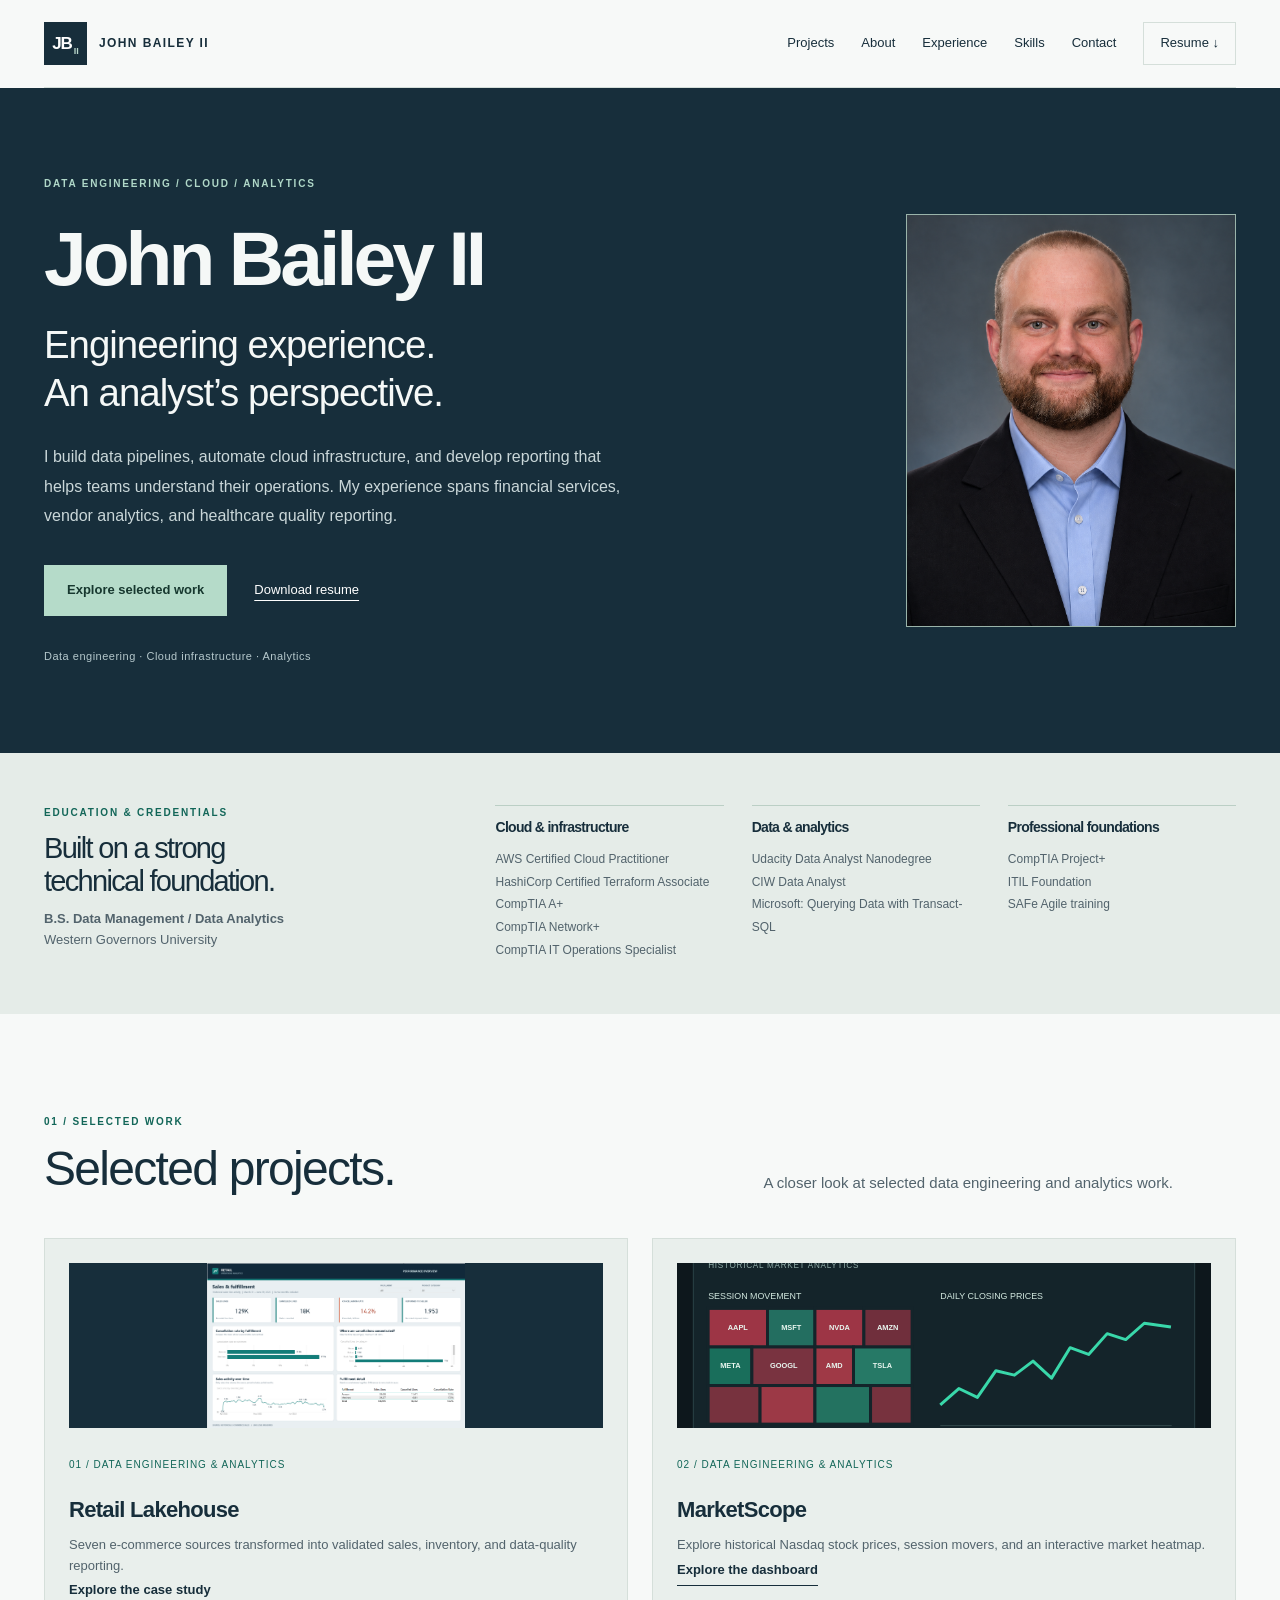
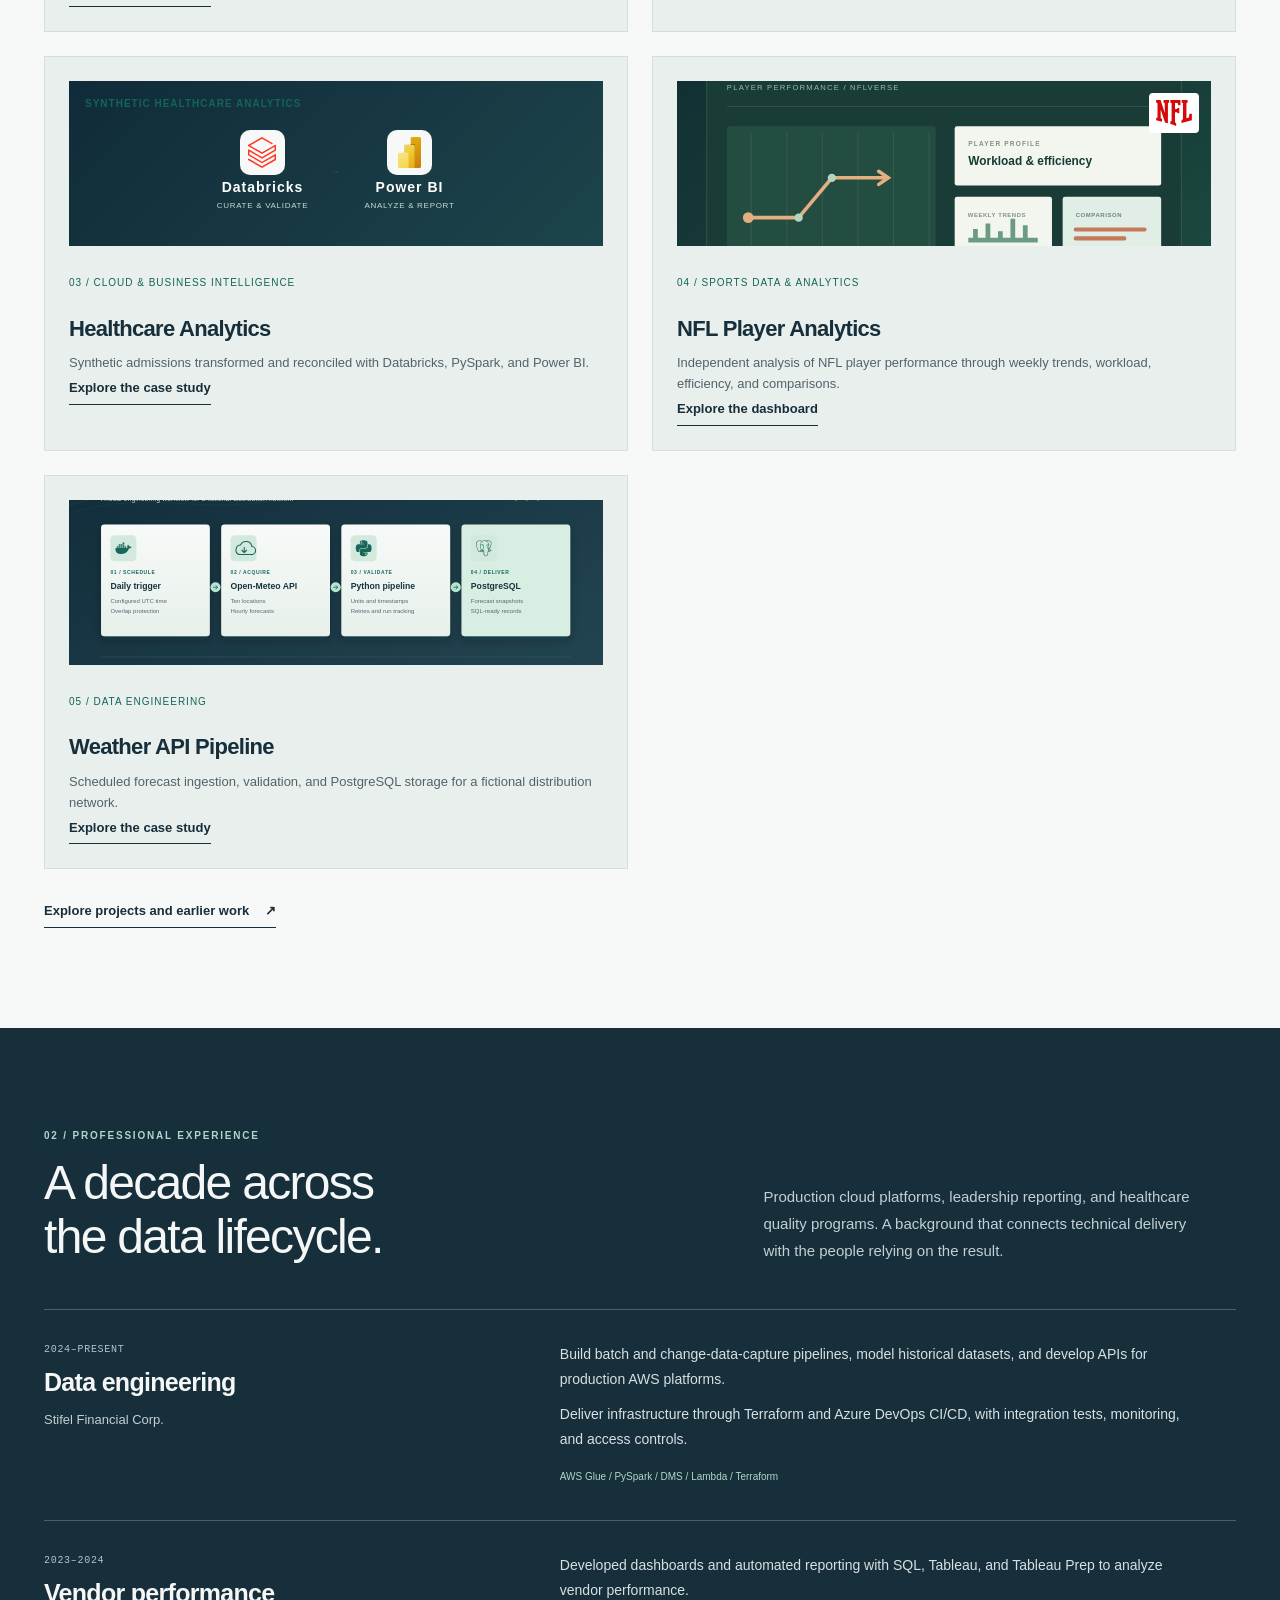
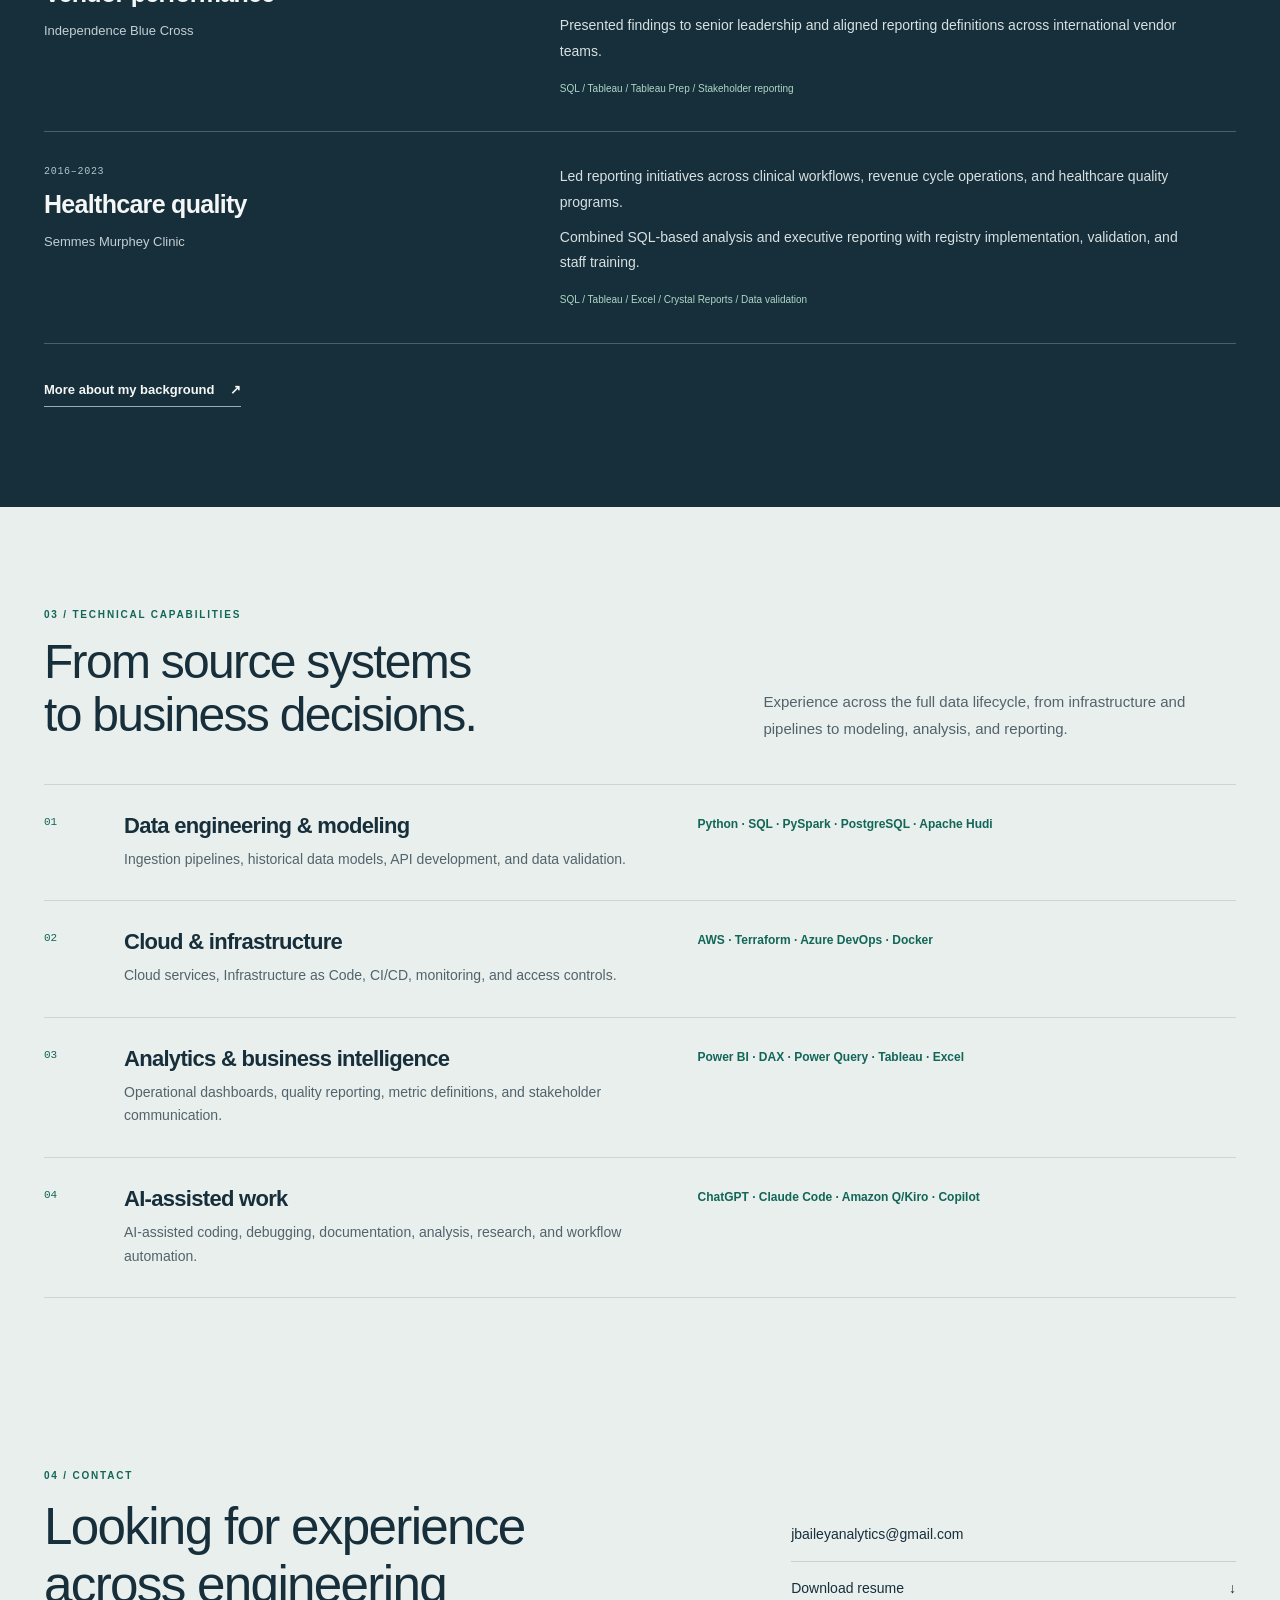
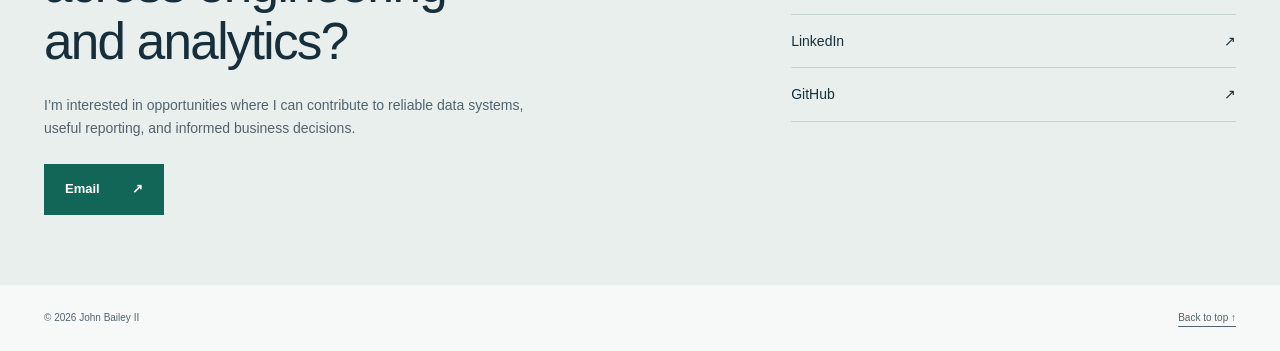
==== commit f227abfd: "minor update - homepage card order" ====
--- a/index.html
+++ b/index.html
@@ -17,7 +17,7 @@
 <main id="main">
 <section class="hero3" aria-labelledby="intro-title"><div class="wrap hero3-grid"><div class="hero3-copy"><p class="eyebrow">DATA ENGINEERING / CLOUD / ANALYTICS</p><h1 id="intro-title">John Bailey II</h1><p class="hero3-title">Engineering experience.<br>An analyst’s perspective.</p><p class="hero3-description">I build data pipelines, automate cloud infrastructure, and develop reporting that helps teams understand their operations. My experience spans financial services, vendor analytics, and healthcare quality reporting.</p><div class="hero3-actions"><a class="hero3-button" href="#work">Explore selected work</a><a class="hero3-resume" href="assets/resume/John-Bailey-II-Resume.pdf" download="John-Bailey-II-Resume.pdf">Download resume</a></div><p class="hero3-availability">Data engineering · Cloud infrastructure · Analytics</p></div><aside class="portrait-frame"><img class="portrait-photo" src="images/john-bailey-portrait-preview-blue.png" alt="Portrait of John Bailey II" width="1013" height="1552"></aside></div></section><section class="credential-band"><div class="wrap credential-layout"><div><p class="eyebrow">EDUCATION & CREDENTIALS</p><h2>Built on a strong<br>technical foundation.</h2><p><strong>B.S. Data Management / Data Analytics</strong><br>Western Governors University</p></div><div class="credential-groups"><div><h3>Cloud & infrastructure</h3><p>AWS Certified Cloud Practitioner<br>HashiCorp Certified Terraform Associate<br>CompTIA A+<br>CompTIA Network+<br>CompTIA IT Operations Specialist</p></div><div><h3>Data & analytics</h3><p>Udacity Data Analyst Nanodegree<br>CIW Data Analyst<br>Microsoft: Querying Data with Transact-SQL</p></div><div><h3>Professional foundations</h3><p>CompTIA Project+<br>ITIL Foundation<br>SAFe Agile training</p></div></div></div></section>
 
-  <section class="work section wrap" id="work" aria-labelledby="work-title"><div class="section-heading"><div><p class="eyebrow">01 / SELECTED WORK</p><h2 id="work-title">Selected projects.</h2></div><p>A closer look at selected data engineering and analytics work.</p></div><div class="placeholder-grid"><article><a class="project-card-image" href="case-studies/weather-api-pipeline.html" aria-label="Explore the Weather API Pipeline case study"><img src="images/projects/weather-pipeline.svg" alt="Weather pipeline architecture" loading="lazy"></a><span>01 / DATA ENGINEERING</span><h3>Weather API Pipeline</h3><p>Scheduled forecast ingestion, validation, and PostgreSQL storage for a fictional distribution network.</p><a class="text-link" href="case-studies/weather-api-pipeline.html">Explore the case study</a></article><article><a class="project-card-image retail-card-art" href="case-studies/retail-lakehouse.html" aria-label="Explore the Retail Lakehouse case study"><img src="images/projects/retail-sales-report.png" alt="Power BI sales and fulfillment report showing cancellation rates and trends" loading="lazy"></a><span>02 / DATA ENGINEERING &amp; ANALYTICS</span><h3>Retail Lakehouse</h3><p>Seven e-commerce sources transformed into validated sales, inventory, and data-quality reporting.</p><a class="text-link" href="case-studies/retail-lakehouse.html">Explore the case study</a></article><article><a class="project-card-image" data-marketscope-link href="projects/stock-market-analytics/website/" aria-label="Explore the MarketScope stock analytics dashboard"><img src="images/projects/market-scope-card.svg" alt="Illustration of the MarketScope stock dashboard" loading="lazy"></a><span>03 / DATA ENGINEERING &amp; ANALYTICS</span><h3>MarketScope</h3><p>Explore historical Nasdaq stock prices, session movers, and an interactive market heatmap.</p><a class="text-link" data-marketscope-link href="projects/stock-market-analytics/website/">Explore the dashboard</a></article><article><a class="project-card-image nfl-card-image" data-nfl-link href="projects/nfl-analytics/website/" aria-label="Explore the NFL Player Analytics dashboard"><img src="images/projects/fourth-quarter-card.svg" alt="Football field diagram and player analytics illustration" loading="lazy"><span class="nfl-logo-badge"><img src="images/projects/nfl-wordmark.svg" alt="NFL wordmark"></span></a><span>04 / SPORTS DATA &amp; ANALYTICS</span><h3>NFL Player Analytics</h3><p>Independent analysis of NFL player performance through weekly trends, workload, efficiency, and comparisons.</p><a class="text-link" data-nfl-link href="projects/nfl-analytics/website/">Explore the dashboard</a></article><article><a class="project-card-image healthcare-card-flow" href="case-studies/healthcare-analytics.html" aria-label="Explore the Healthcare Analytics case study: Databricks to Power BI"><span class="healthcare-card-kicker">SYNTHETIC HEALTHCARE ANALYTICS</span><span class="healthcare-card-platforms"><span class="healthcare-card-platform"><span class="healthcare-card-logo"><img src="images/projects/databricks-logo.svg" alt=""></span><strong>Databricks</strong><small>CURATE &amp; VALIDATE</small></span><span class="healthcare-card-arrow" aria-hidden="true">&#8594;</span><span class="healthcare-card-platform"><span class="healthcare-card-logo"><img src="images/projects/power-bi-logo.svg" alt=""></span><strong>Power BI</strong><small>ANALYZE &amp; REPORT</small></span></span></a><span>05 / CLOUD &amp; BUSINESS INTELLIGENCE</span><h3>Healthcare Analytics</h3><p>Synthetic admissions transformed and reconciled with Databricks, PySpark, and Power BI.</p><a class="text-link" href="case-studies/healthcare-analytics.html">Explore the case study</a></article></div><p class="work-page-link"><a class="text-link" href="projects.html">Explore projects and earlier work <span aria-hidden="true">↗</span></a></p></section>
+  <section class="work section wrap" id="work" aria-labelledby="work-title"><div class="section-heading"><div><p class="eyebrow">01 / SELECTED WORK</p><h2 id="work-title">Selected projects.</h2></div><p>A closer look at selected data engineering and analytics work.</p></div><div class="placeholder-grid"><article><a class="project-card-image retail-card-art" href="case-studies/retail-lakehouse.html" aria-label="Explore the Retail Lakehouse case study"><img src="images/projects/retail-sales-report.png" alt="Power BI sales and fulfillment report showing cancellation rates and trends" loading="lazy"></a><span>01 / DATA ENGINEERING &amp; ANALYTICS</span><h3>Retail Lakehouse</h3><p>Seven e-commerce sources transformed into validated sales, inventory, and data-quality reporting.</p><a class="text-link" href="case-studies/retail-lakehouse.html">Explore the case study</a></article><article><a class="project-card-image" data-marketscope-link href="projects/stock-market-analytics/website/" aria-label="Explore the MarketScope stock analytics dashboard"><img src="images/projects/market-scope-card.svg" alt="Illustration of the MarketScope stock dashboard" loading="lazy"></a><span>02 / DATA ENGINEERING &amp; ANALYTICS</span><h3>MarketScope</h3><p>Explore historical Nasdaq stock prices, session movers, and an interactive market heatmap.</p><a class="text-link" data-marketscope-link href="projects/stock-market-analytics/website/">Explore the dashboard</a></article><article><a class="project-card-image healthcare-card-flow" href="case-studies/healthcare-analytics.html" aria-label="Explore the Healthcare Analytics case study: Databricks to Power BI"><span class="healthcare-card-kicker">SYNTHETIC HEALTHCARE ANALYTICS</span><span class="healthcare-card-platforms"><span class="healthcare-card-platform"><span class="healthcare-card-logo"><img src="images/projects/databricks-logo.svg" alt=""></span><strong>Databricks</strong><small>CURATE &amp; VALIDATE</small></span><span class="healthcare-card-arrow" aria-hidden="true">&#8594;</span><span class="healthcare-card-platform"><span class="healthcare-card-logo"><img src="images/projects/power-bi-logo.svg" alt=""></span><strong>Power BI</strong><small>ANALYZE &amp; REPORT</small></span></span></a><span>03 / CLOUD &amp; BUSINESS INTELLIGENCE</span><h3>Healthcare Analytics</h3><p>Synthetic admissions transformed and reconciled with Databricks, PySpark, and Power BI.</p><a class="text-link" href="case-studies/healthcare-analytics.html">Explore the case study</a></article><article><a class="project-card-image nfl-card-image" data-nfl-link href="projects/nfl-analytics/website/" aria-label="Explore the NFL Player Analytics dashboard"><img src="images/projects/fourth-quarter-card.svg" alt="Football field diagram and player analytics illustration" loading="lazy"><span class="nfl-logo-badge"><img src="images/projects/nfl-wordmark.svg" alt="NFL wordmark"></span></a><span>04 / SPORTS DATA &amp; ANALYTICS</span><h3>NFL Player Analytics</h3><p>Independent analysis of NFL player performance through weekly trends, workload, efficiency, and comparisons.</p><a class="text-link" data-nfl-link href="projects/nfl-analytics/website/">Explore the dashboard</a></article><article><a class="project-card-image" href="case-studies/weather-api-pipeline.html" aria-label="Explore the Weather API Pipeline case study"><img src="images/projects/weather-pipeline.svg" alt="Weather pipeline architecture" loading="lazy"></a><span>05 / DATA ENGINEERING</span><h3>Weather API Pipeline</h3><p>Scheduled forecast ingestion, validation, and PostgreSQL storage for a fictional distribution network.</p><a class="text-link" href="case-studies/weather-api-pipeline.html">Explore the case study</a></article></div><p class="work-page-link"><a class="text-link" href="projects.html">Explore projects and earlier work <span aria-hidden="true">↗</span></a></p></section>
   <section class="experience-section" id="experience" aria-labelledby="experience-title"><div class="wrap section">
     <div class="section-heading"><div><p class="eyebrow">02 / PROFESSIONAL EXPERIENCE</p><h2 id="experience-title">A decade across<br>the data lifecycle.</h2></div><p>Production cloud platforms, leadership reporting, and healthcare quality programs. A background that connects technical delivery with the people relying on the result.</p></div>
     <div class="career"><article><div class="career-meta"><p>2024–PRESENT</p><h3>Data engineering</h3><span>Stifel Financial Corp.</span></div><div class="career-content"><p>Build batch and change-data-capture pipelines, model historical datasets, and develop APIs for production AWS platforms.</p><p>Deliver infrastructure through Terraform and Azure DevOps CI/CD, with integration tests, monitoring, and access controls.</p><span>AWS Glue / PySpark / DMS / Lambda / Terraform</span></div></article>
--- a/assets/css/portfolio-preview-3.css
+++ b/assets/css/portfolio-preview-3.css
@@ -18,3 +18,9 @@
 .placeholder-grid .retail-card-art img{object-fit:contain}
 
 @media(min-width:761px){.placeholder-grid{grid-template-columns:repeat(2,minmax(0,1fr))}}
+
+/* Extend each project link over its card without changing keyboard navigation. */
+.placeholder-grid article{position:relative;transition:border-color .2s,box-shadow .2s}
+.placeholder-grid article .text-link::after{content:"";position:absolute;inset:0}
+.placeholder-grid article:hover,.placeholder-grid article:focus-within{border-color:#7ca99b;box-shadow:0 5px 18px rgba(16,58,48,.09)}
+.placeholder-grid article .text-link:focus-visible{outline:2px solid #126658;outline-offset:4px}
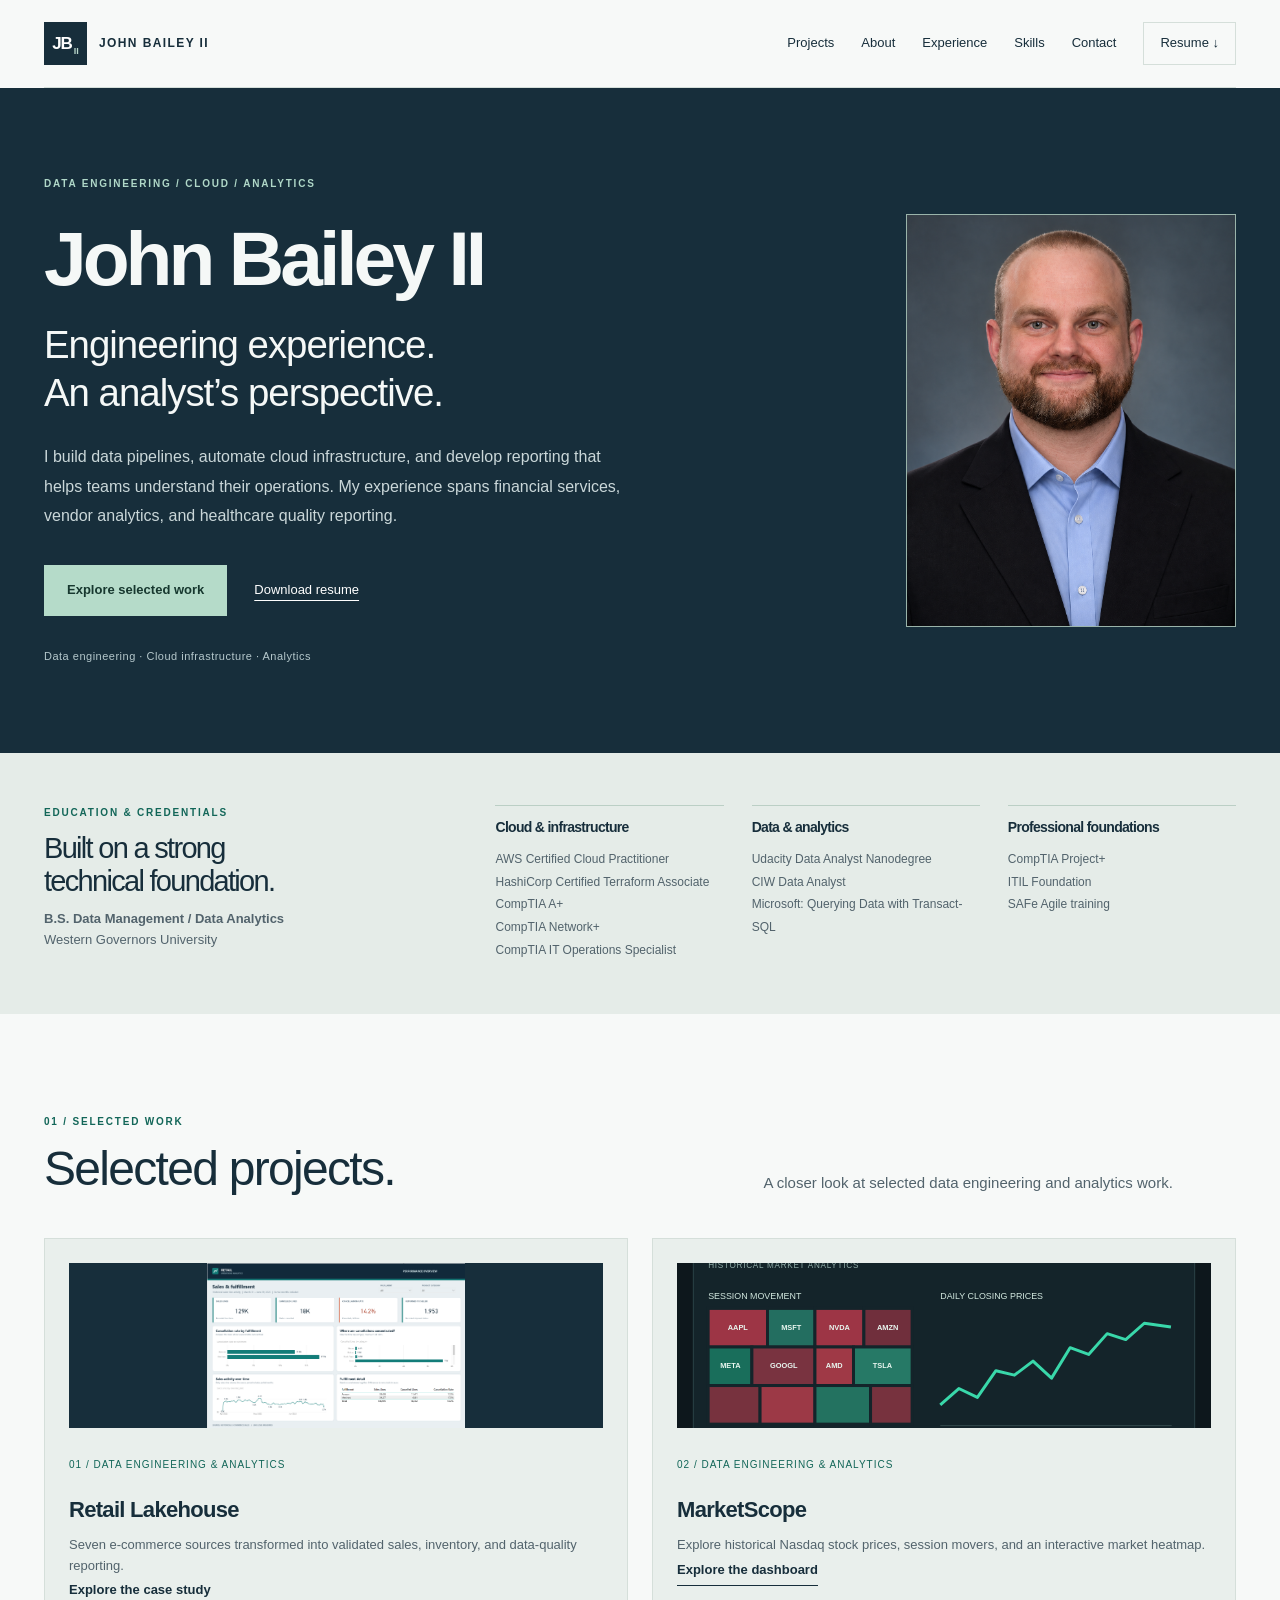
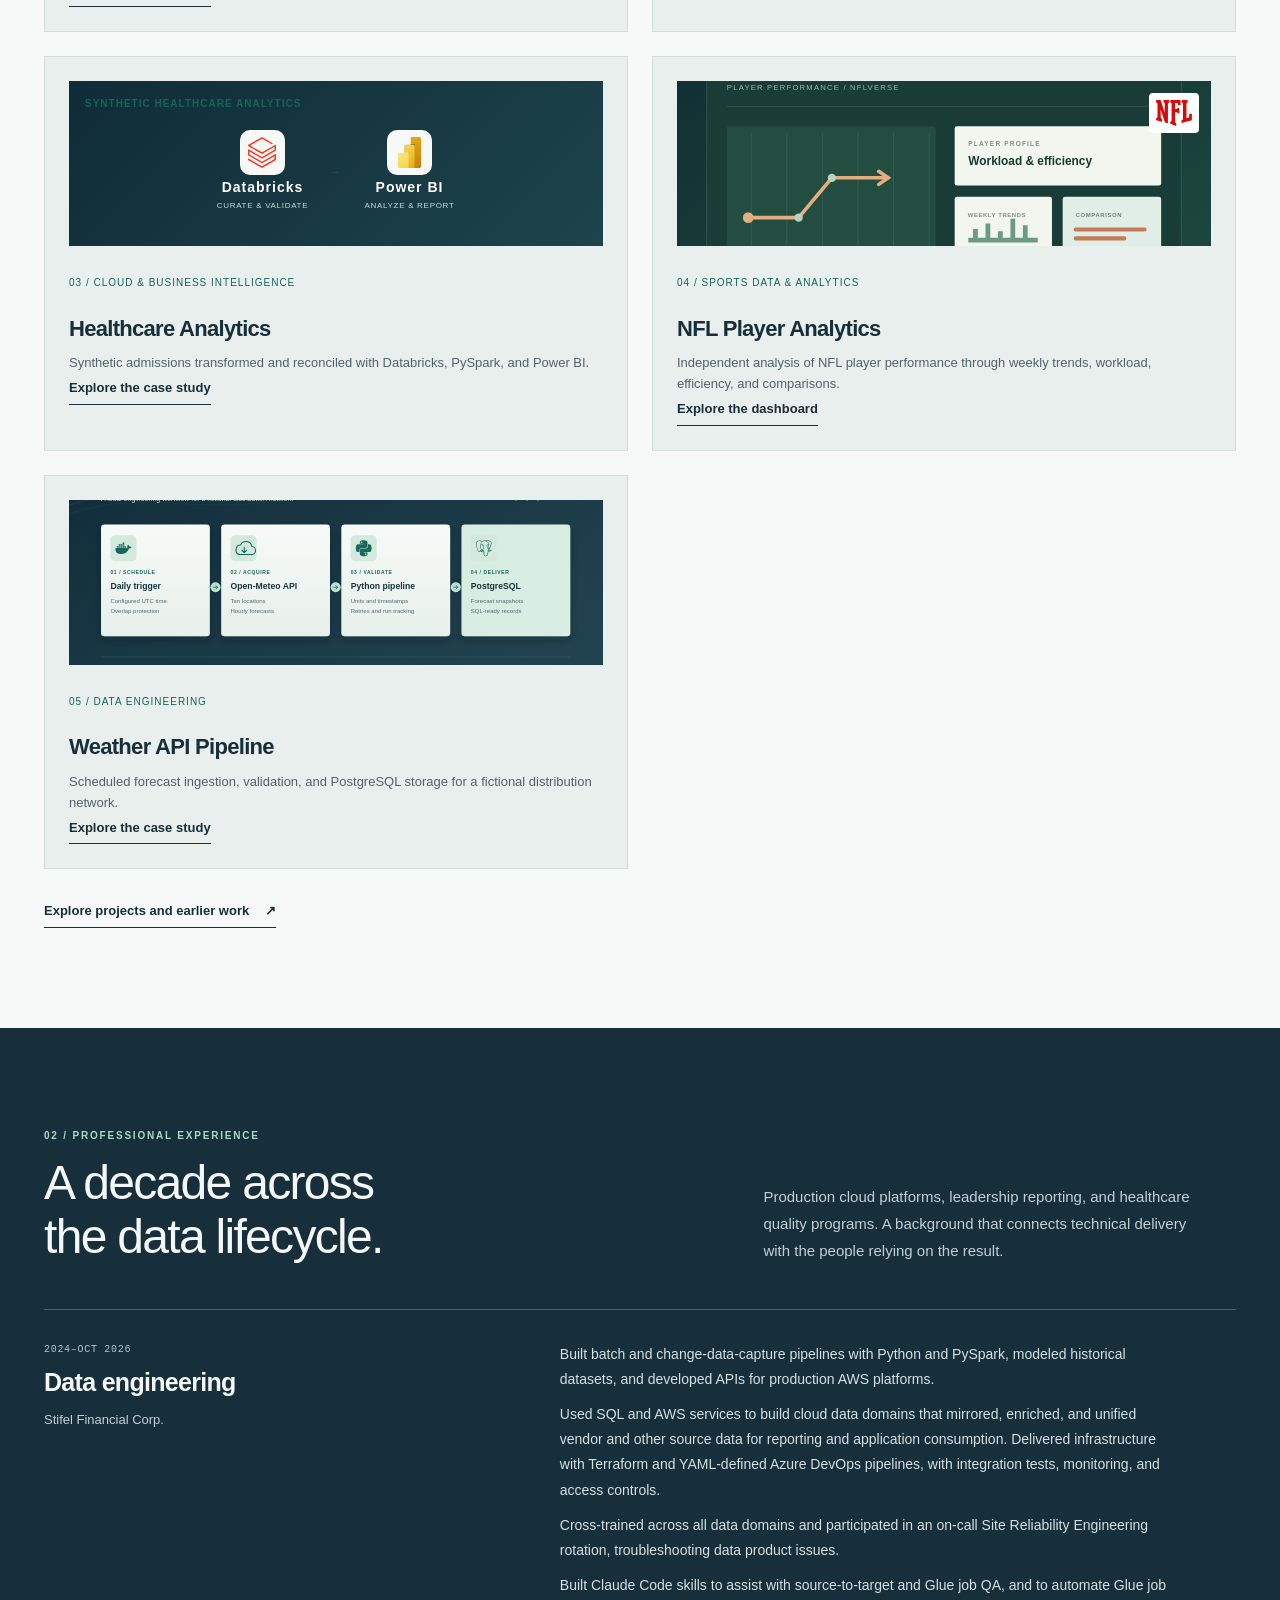
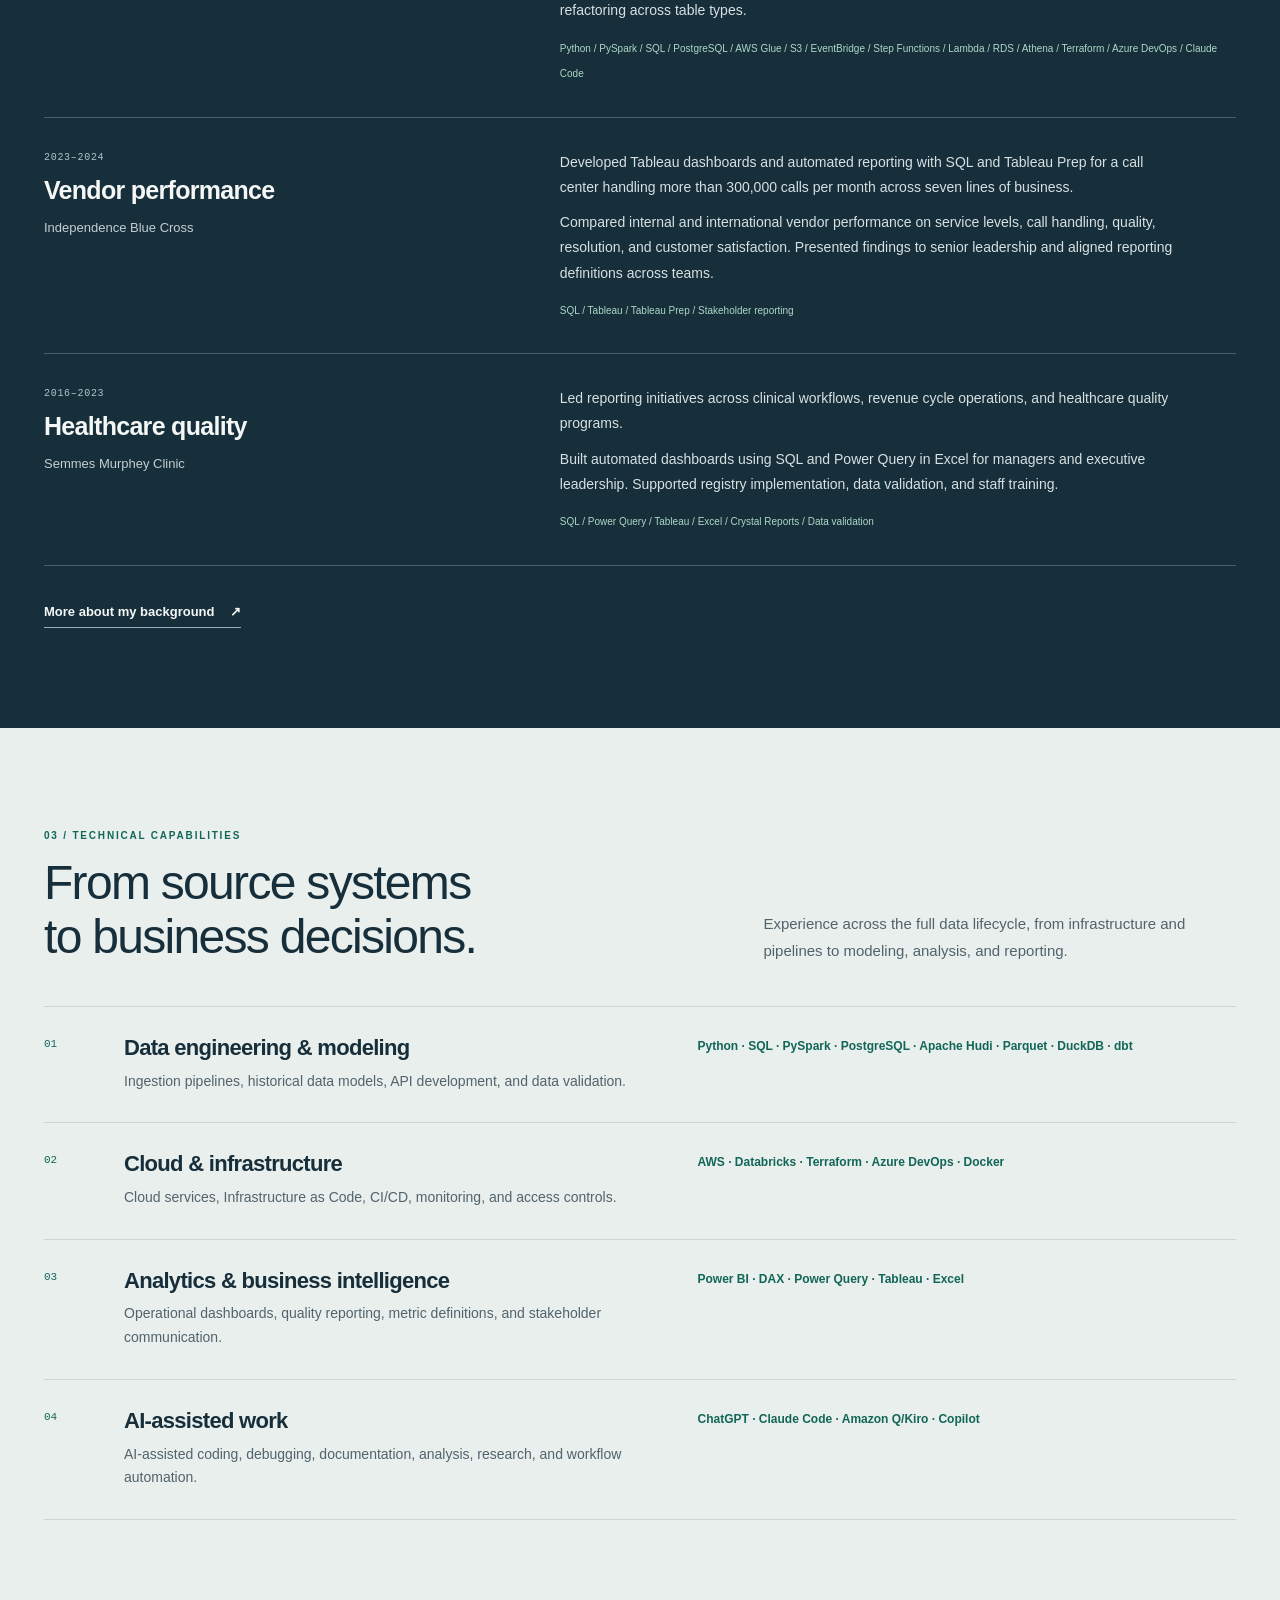
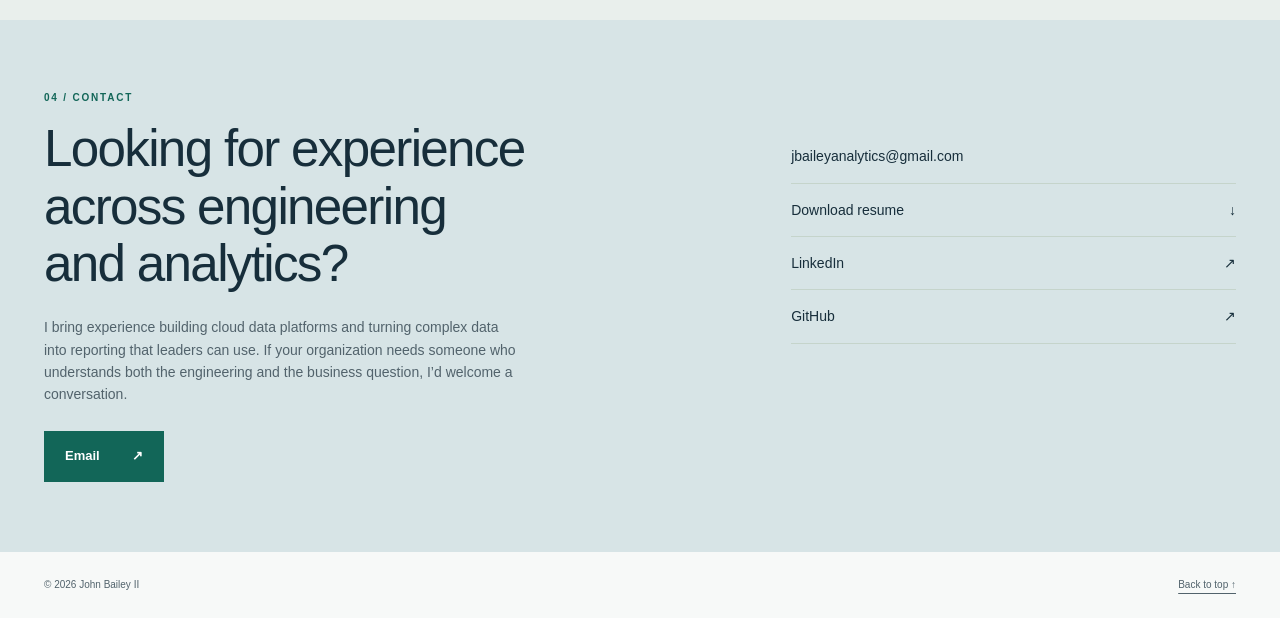
==== commit eb552e81: "additional portfolio updates" ====
--- a/index.html
+++ b/index.html
@@ -20,14 +20,14 @@
   <section class="work section wrap" id="work" aria-labelledby="work-title"><div class="section-heading"><div><p class="eyebrow">01 / SELECTED WORK</p><h2 id="work-title">Selected projects.</h2></div><p>A closer look at selected data engineering and analytics work.</p></div><div class="placeholder-grid"><article><a class="project-card-image retail-card-art" href="case-studies/retail-lakehouse.html" aria-label="Explore the Retail Lakehouse case study"><img src="images/projects/retail-sales-report.png" alt="Power BI sales and fulfillment report showing cancellation rates and trends" loading="lazy"></a><span>01 / DATA ENGINEERING &amp; ANALYTICS</span><h3>Retail Lakehouse</h3><p>Seven e-commerce sources transformed into validated sales, inventory, and data-quality reporting.</p><a class="text-link" href="case-studies/retail-lakehouse.html">Explore the case study</a></article><article><a class="project-card-image" data-marketscope-link href="projects/stock-market-analytics/website/" aria-label="Explore the MarketScope stock analytics dashboard"><img src="images/projects/market-scope-card.svg" alt="Illustration of the MarketScope stock dashboard" loading="lazy"></a><span>02 / DATA ENGINEERING &amp; ANALYTICS</span><h3>MarketScope</h3><p>Explore historical Nasdaq stock prices, session movers, and an interactive market heatmap.</p><a class="text-link" data-marketscope-link href="projects/stock-market-analytics/website/">Explore the dashboard</a></article><article><a class="project-card-image healthcare-card-flow" href="case-studies/healthcare-analytics.html" aria-label="Explore the Healthcare Analytics case study: Databricks to Power BI"><span class="healthcare-card-kicker">SYNTHETIC HEALTHCARE ANALYTICS</span><span class="healthcare-card-platforms"><span class="healthcare-card-platform"><span class="healthcare-card-logo"><img src="images/projects/databricks-logo.svg" alt=""></span><strong>Databricks</strong><small>CURATE &amp; VALIDATE</small></span><span class="healthcare-card-arrow" aria-hidden="true">&#8594;</span><span class="healthcare-card-platform"><span class="healthcare-card-logo"><img src="images/projects/power-bi-logo.svg" alt=""></span><strong>Power BI</strong><small>ANALYZE &amp; REPORT</small></span></span></a><span>03 / CLOUD &amp; BUSINESS INTELLIGENCE</span><h3>Healthcare Analytics</h3><p>Synthetic admissions transformed and reconciled with Databricks, PySpark, and Power BI.</p><a class="text-link" href="case-studies/healthcare-analytics.html">Explore the case study</a></article><article><a class="project-card-image nfl-card-image" data-nfl-link href="projects/nfl-analytics/website/" aria-label="Explore the NFL Player Analytics dashboard"><img src="images/projects/fourth-quarter-card.svg" alt="Football field diagram and player analytics illustration" loading="lazy"><span class="nfl-logo-badge"><img src="images/projects/nfl-wordmark.svg" alt="NFL wordmark"></span></a><span>04 / SPORTS DATA &amp; ANALYTICS</span><h3>NFL Player Analytics</h3><p>Independent analysis of NFL player performance through weekly trends, workload, efficiency, and comparisons.</p><a class="text-link" data-nfl-link href="projects/nfl-analytics/website/">Explore the dashboard</a></article><article><a class="project-card-image" href="case-studies/weather-api-pipeline.html" aria-label="Explore the Weather API Pipeline case study"><img src="images/projects/weather-pipeline.svg" alt="Weather pipeline architecture" loading="lazy"></a><span>05 / DATA ENGINEERING</span><h3>Weather API Pipeline</h3><p>Scheduled forecast ingestion, validation, and PostgreSQL storage for a fictional distribution network.</p><a class="text-link" href="case-studies/weather-api-pipeline.html">Explore the case study</a></article></div><p class="work-page-link"><a class="text-link" href="projects.html">Explore projects and earlier work <span aria-hidden="true">↗</span></a></p></section>
   <section class="experience-section" id="experience" aria-labelledby="experience-title"><div class="wrap section">
     <div class="section-heading"><div><p class="eyebrow">02 / PROFESSIONAL EXPERIENCE</p><h2 id="experience-title">A decade across<br>the data lifecycle.</h2></div><p>Production cloud platforms, leadership reporting, and healthcare quality programs. A background that connects technical delivery with the people relying on the result.</p></div>
-    <div class="career"><article><div class="career-meta"><p>2024–PRESENT</p><h3>Data engineering</h3><span>Stifel Financial Corp.</span></div><div class="career-content"><p>Build batch and change-data-capture pipelines, model historical datasets, and develop APIs for production AWS platforms.</p><p>Deliver infrastructure through Terraform and Azure DevOps CI/CD, with integration tests, monitoring, and access controls.</p><span>AWS Glue / PySpark / DMS / Lambda / Terraform</span></div></article>
-    <article><div class="career-meta"><p>2023–2024</p><h3>Vendor performance</h3><span>Independence Blue Cross</span></div><div class="career-content"><p>Developed dashboards and automated reporting with SQL, Tableau, and Tableau Prep to analyze vendor performance.</p><p>Presented findings to senior leadership and aligned reporting definitions across international vendor teams.</p><span>SQL / Tableau / Tableau Prep / Stakeholder reporting</span></div></article>
-    <article><div class="career-meta"><p>2016–2023</p><h3>Healthcare quality</h3><span>Semmes Murphey Clinic</span></div><div class="career-content"><p>Led reporting initiatives across clinical workflows, revenue cycle operations, and healthcare quality programs.</p><p>Combined SQL-based analysis and executive reporting with registry implementation, validation, and staff training.</p><span>SQL / Tableau / Excel / Crystal Reports / Data validation</span></div></article></div>
+    <div class="career"><article><div class="career-meta"><p>2024–OCT 2026</p><h3>Data engineering</h3><span>Stifel Financial Corp.</span></div><div class="career-content"><p>Built batch and change-data-capture pipelines with Python and PySpark, modeled historical datasets, and developed APIs for production AWS platforms.</p><p>Used SQL and AWS services to build cloud data domains that mirrored, enriched, and unified vendor and other source data for reporting and application consumption. Delivered infrastructure with Terraform and YAML-defined Azure DevOps pipelines, with integration tests, monitoring, and access controls.</p><p>Cross-trained across all data domains and participated in an on-call Site Reliability Engineering rotation, troubleshooting data product issues.</p><p>Built Claude Code skills to assist with source-to-target and Glue job QA, and to automate Glue job refactoring across table types.</p><span>Python / PySpark / SQL / PostgreSQL / AWS Glue / S3 / EventBridge / Step Functions / Lambda / RDS / Athena / Terraform / Azure DevOps / Claude Code</span></div></article>
+    <article><div class="career-meta"><p>2023–2024</p><h3>Vendor performance</h3><span>Independence Blue Cross</span></div><div class="career-content"><p>Developed Tableau dashboards and automated reporting with SQL and Tableau Prep for a call center handling more than 300,000 calls per month across seven lines of business.</p><p>Compared internal and international vendor performance on service levels, call handling, quality, resolution, and customer satisfaction. Presented findings to senior leadership and aligned reporting definitions across teams.</p><span>SQL / Tableau / Tableau Prep / Stakeholder reporting</span></div></article>
+    <article><div class="career-meta"><p>2016–2023</p><h3>Healthcare quality</h3><span>Semmes Murphey Clinic</span></div><div class="career-content"><p>Led reporting initiatives across clinical workflows, revenue cycle operations, and healthcare quality programs.</p><p>Built automated dashboards using SQL and Power Query in Excel for managers and executive leadership. Supported registry implementation, data validation, and staff training.</p><span>SQL / Power Query / Tableau / Excel / Crystal Reports / Data validation</span></div></article></div>
     <a class="text-link" href="about.html">More about my background <span aria-hidden="true">↗</span></a>
   </div></section>
 
-  <section class="skills3" id="skills" aria-labelledby="skills-title"><div class="wrap section"><div class="section-heading"><div><p class="eyebrow">03 / TECHNICAL CAPABILITIES</p><h2 id="skills-title">From source systems<br>to business decisions.</h2></div><p>Experience across the full data lifecycle, from infrastructure and pipelines to modeling, analysis, and reporting.</p></div><div class="skill-rows"><article><span>01</span><div><h3>Data engineering & modeling</h3><p>Ingestion pipelines, historical data models, API development, and data validation.</p></div><strong>Python · SQL · PySpark · PostgreSQL · Apache Hudi</strong></article><article><span>02</span><div><h3>Cloud & infrastructure</h3><p>Cloud services, Infrastructure as Code, CI/CD, monitoring, and access controls.</p></div><strong>AWS · Terraform · Azure DevOps · Docker</strong></article><article><span>03</span><div><h3>Analytics & business intelligence</h3><p>Operational dashboards, quality reporting, metric definitions, and stakeholder communication.</p></div><strong>Power BI · DAX · Power Query · Tableau · Excel</strong></article><article><span>04</span><div><h3>AI-assisted work</h3><p>AI-assisted coding, debugging, documentation, analysis, research, and workflow automation.</p></div><strong>ChatGPT · Claude Code · Amazon Q/Kiro · Copilot</strong></article></div></div></section>
-  <section class="contact-section" id="contact" aria-labelledby="contact-title"><div class="wrap contact-inner"><div><p class="eyebrow">04 / CONTACT</p><h2 id="contact-title">Looking for experience<br>across engineering<br>and analytics?</h2><p>I’m interested in opportunities where I can contribute to reliable data systems, useful reporting, and informed business decisions.</p><a class="button" href="mailto:jbaileyanalytics@gmail.com">Email <span aria-hidden="true">↗</span></a></div><div class="contact-links"><a href="mailto:jbaileyanalytics@gmail.com">jbaileyanalytics@gmail.com</a><a href="assets/resume/John-Bailey-II-Resume.pdf" download="John-Bailey-II-Resume.pdf">Download resume <span aria-hidden="true">↓</span></a><a href="https://www.linkedin.com/in/john-bailey-ii-8b7713126/">LinkedIn <span aria-hidden="true">↗</span></a><a href="https://github.com/jbaileyanalytics">GitHub <span aria-hidden="true">↗</span></a></div></div></section>
+  <section class="skills3" id="skills" aria-labelledby="skills-title"><div class="wrap section"><div class="section-heading"><div><p class="eyebrow">03 / TECHNICAL CAPABILITIES</p><h2 id="skills-title">From source systems<br>to business decisions.</h2></div><p>Experience across the full data lifecycle, from infrastructure and pipelines to modeling, analysis, and reporting.</p></div><div class="skill-rows"><article><span>01</span><div><h3>Data engineering & modeling</h3><p>Ingestion pipelines, historical data models, API development, and data validation.</p></div><strong>Python · SQL · PySpark · PostgreSQL · Apache Hudi · Parquet · DuckDB · dbt</strong></article><article><span>02</span><div><h3>Cloud & infrastructure</h3><p>Cloud services, Infrastructure as Code, CI/CD, monitoring, and access controls.</p></div><strong>AWS · Databricks · Terraform · Azure DevOps · Docker</strong></article><article><span>03</span><div><h3>Analytics & business intelligence</h3><p>Operational dashboards, quality reporting, metric definitions, and stakeholder communication.</p></div><strong>Power BI · DAX · Power Query · Tableau · Excel</strong></article><article><span>04</span><div><h3>AI-assisted work</h3><p>AI-assisted coding, debugging, documentation, analysis, research, and workflow automation.</p></div><strong>ChatGPT · Claude Code · Amazon Q/Kiro · Copilot</strong></article></div></div></section>
+  <section class="contact-section" id="contact" aria-labelledby="contact-title"><div class="wrap contact-inner"><div><p class="eyebrow">04 / CONTACT</p><h2 id="contact-title">Looking for experience<br>across engineering<br>and analytics?</h2><p>I bring experience building cloud data platforms and turning complex data into reporting that leaders can use. If your organization needs someone who understands both the engineering and the business question, I’d welcome a conversation.</p><a class="button" href="mailto:jbaileyanalytics@gmail.com">Email <span aria-hidden="true">↗</span></a></div><div class="contact-links"><a href="mailto:jbaileyanalytics@gmail.com">jbaileyanalytics@gmail.com</a><a href="assets/resume/John-Bailey-II-Resume.pdf" download="John-Bailey-II-Resume.pdf">Download resume <span aria-hidden="true">↓</span></a><a href="https://www.linkedin.com/in/john-bailey-ii-8b7713126/">LinkedIn <span aria-hidden="true">↗</span></a><a href="https://github.com/jbaileyanalytics">GitHub <span aria-hidden="true">↗</span></a></div></div></section>
 </main>
 <footer class="wrap"><span>© 2026 John Bailey II</span><a href="#main">Back to top ↑</a></footer>
 <script>
--- a/assets/css/portfolio-preview-3.css
+++ b/assets/css/portfolio-preview-3.css
@@ -19,6 +19,9 @@
 
 @media(min-width:761px){.placeholder-grid{grid-template-columns:repeat(2,minmax(0,1fr))}}
 
+/* Give the contact section its own muted blue-gray surface. */
+.contact-section{background:#d7e4e6}
+
 /* Extend each project link over its card without changing keyboard navigation. */
 .placeholder-grid article{position:relative;transition:border-color .2s,box-shadow .2s}
 .placeholder-grid article .text-link::after{content:"";position:absolute;inset:0}
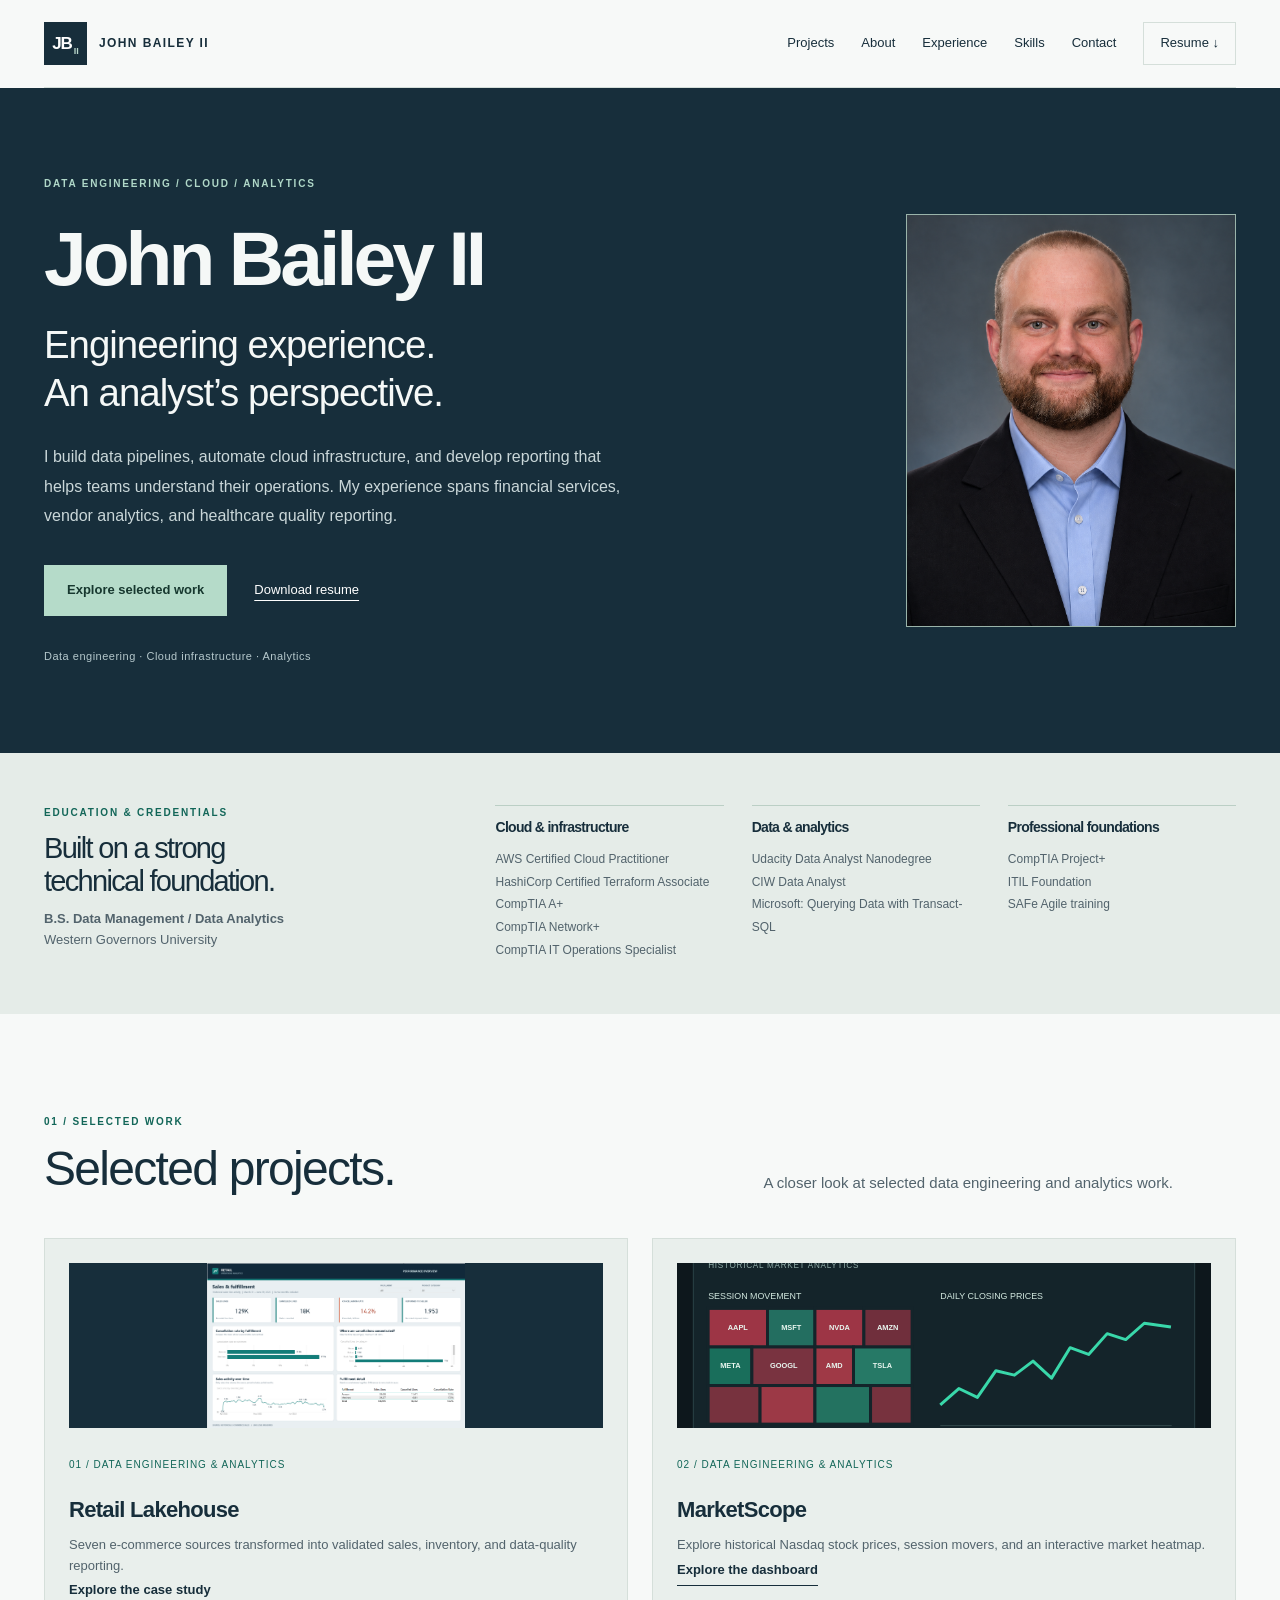
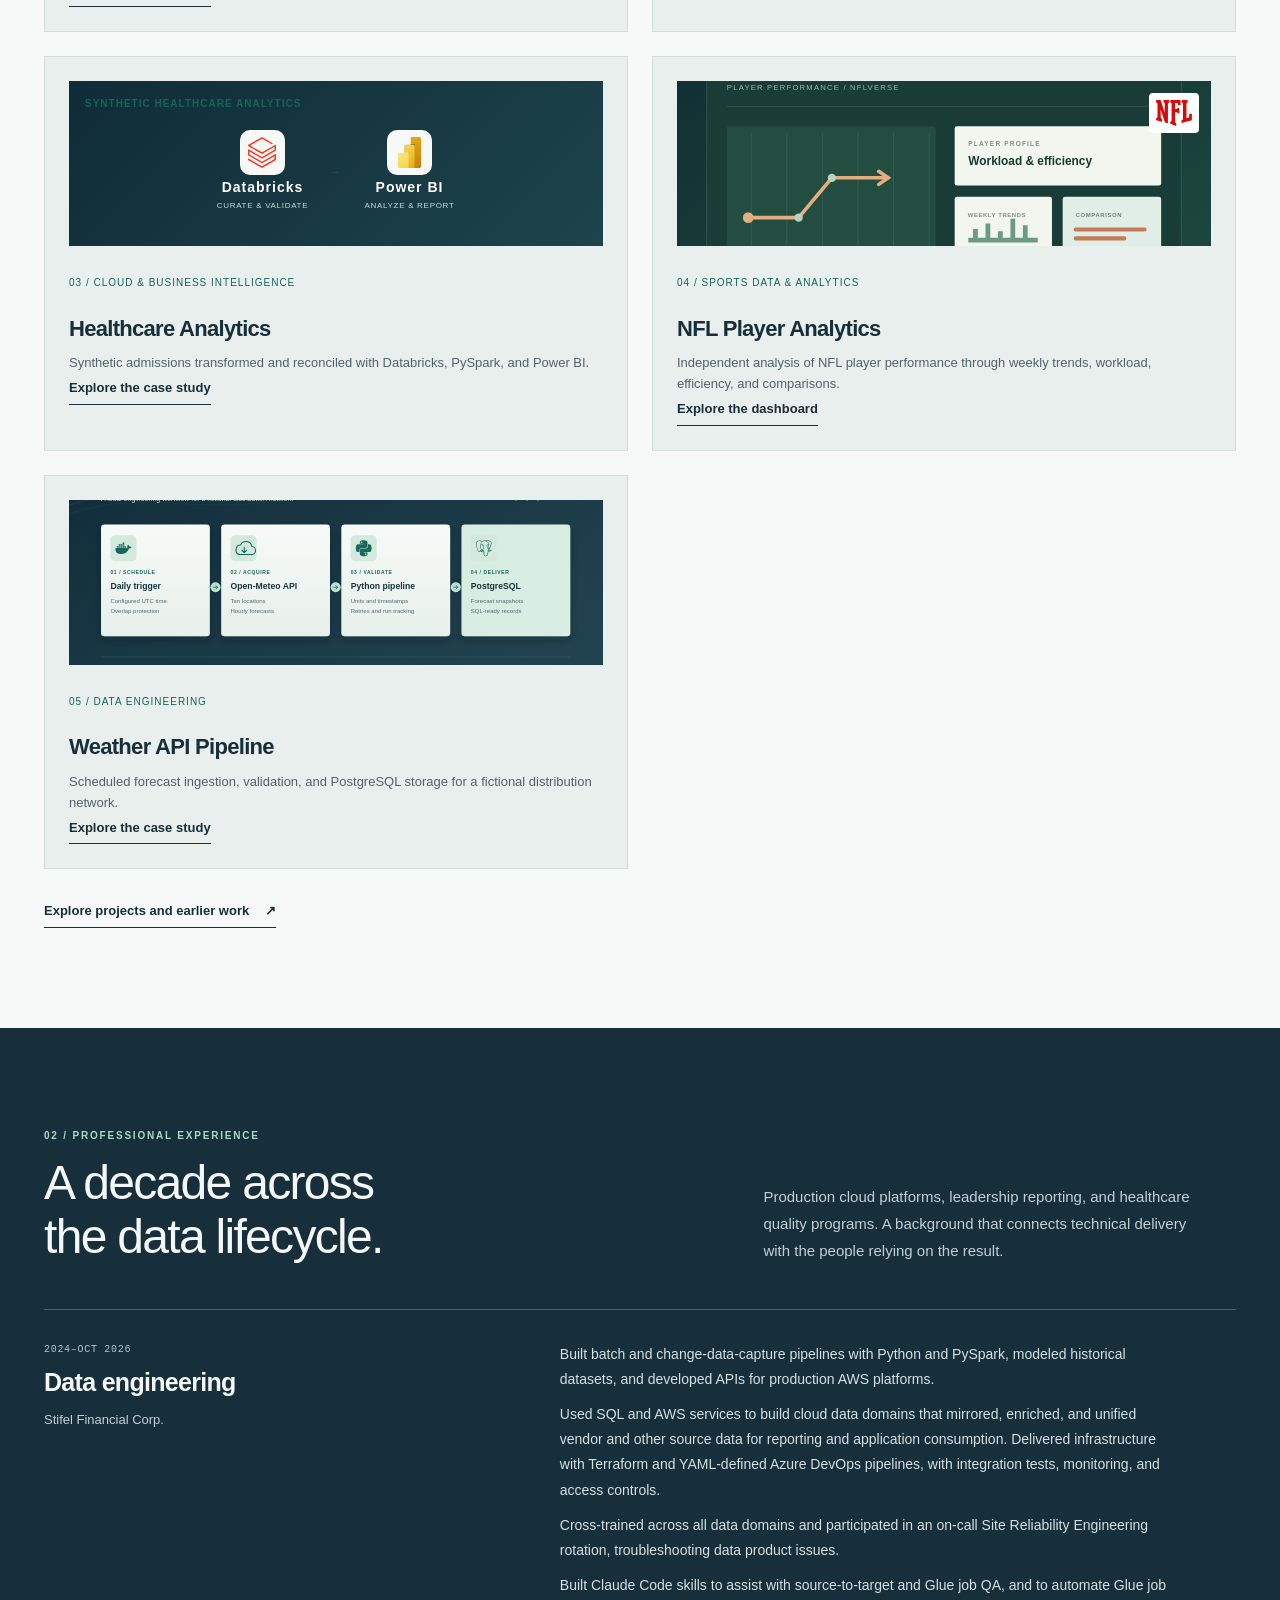
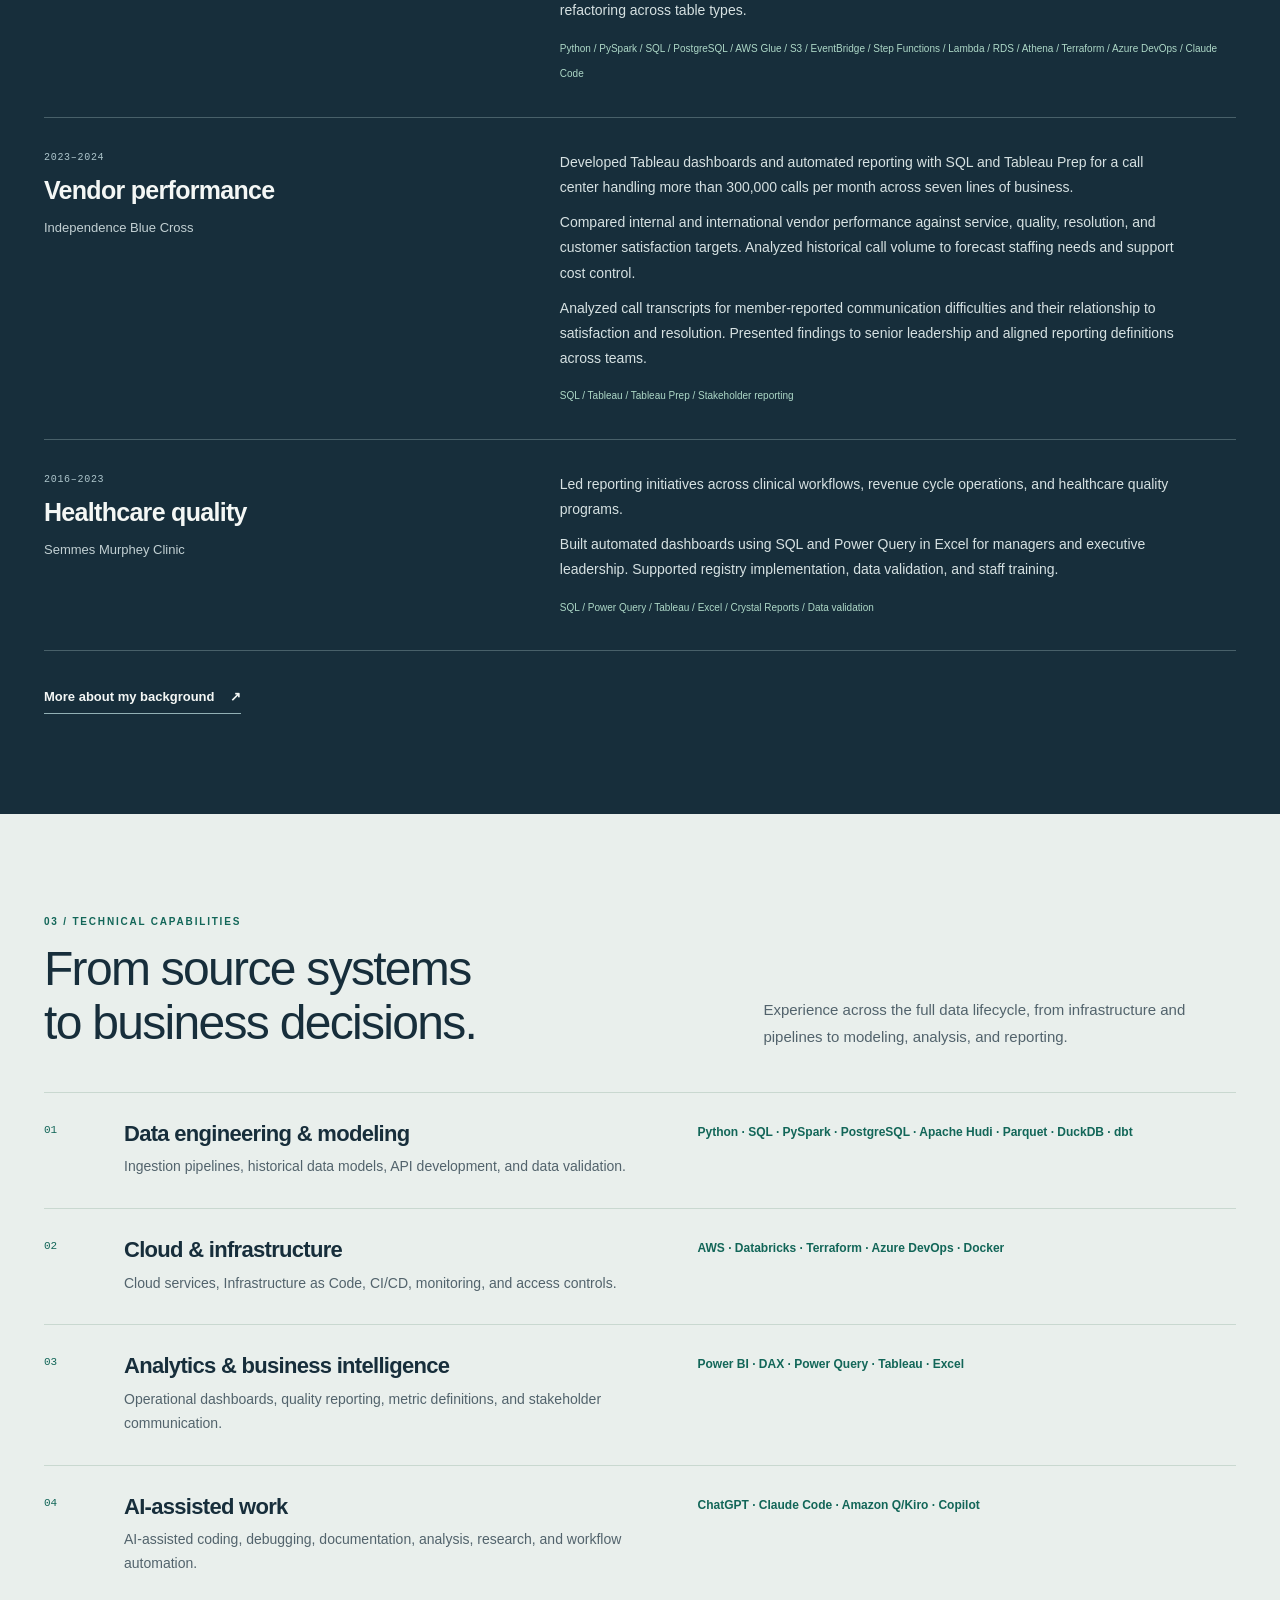
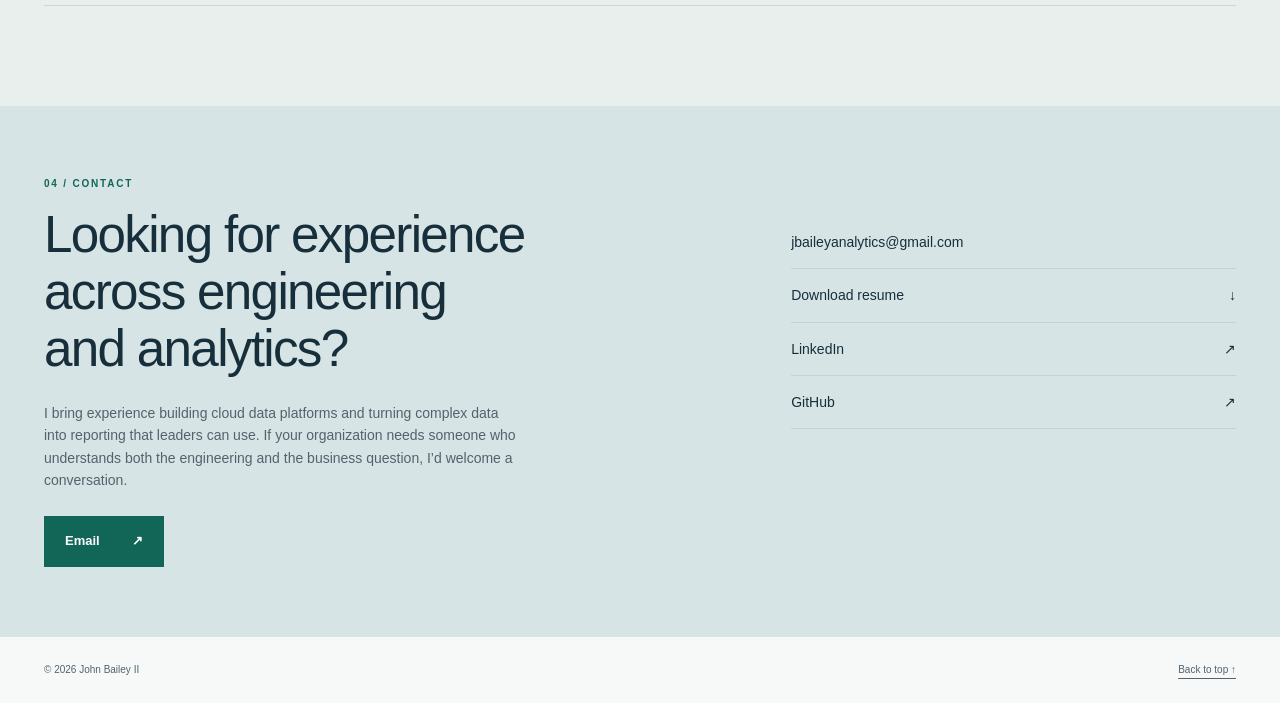
==== commit 1de5942c: "portfolio revisions and updates" ====
--- a/index.html
+++ b/index.html
@@ -21,7 +21,7 @@
   <section class="experience-section" id="experience" aria-labelledby="experience-title"><div class="wrap section">
     <div class="section-heading"><div><p class="eyebrow">02 / PROFESSIONAL EXPERIENCE</p><h2 id="experience-title">A decade across<br>the data lifecycle.</h2></div><p>Production cloud platforms, leadership reporting, and healthcare quality programs. A background that connects technical delivery with the people relying on the result.</p></div>
     <div class="career"><article><div class="career-meta"><p>2024–OCT 2026</p><h3>Data engineering</h3><span>Stifel Financial Corp.</span></div><div class="career-content"><p>Built batch and change-data-capture pipelines with Python and PySpark, modeled historical datasets, and developed APIs for production AWS platforms.</p><p>Used SQL and AWS services to build cloud data domains that mirrored, enriched, and unified vendor and other source data for reporting and application consumption. Delivered infrastructure with Terraform and YAML-defined Azure DevOps pipelines, with integration tests, monitoring, and access controls.</p><p>Cross-trained across all data domains and participated in an on-call Site Reliability Engineering rotation, troubleshooting data product issues.</p><p>Built Claude Code skills to assist with source-to-target and Glue job QA, and to automate Glue job refactoring across table types.</p><span>Python / PySpark / SQL / PostgreSQL / AWS Glue / S3 / EventBridge / Step Functions / Lambda / RDS / Athena / Terraform / Azure DevOps / Claude Code</span></div></article>
-    <article><div class="career-meta"><p>2023–2024</p><h3>Vendor performance</h3><span>Independence Blue Cross</span></div><div class="career-content"><p>Developed Tableau dashboards and automated reporting with SQL and Tableau Prep for a call center handling more than 300,000 calls per month across seven lines of business.</p><p>Compared internal and international vendor performance on service levels, call handling, quality, resolution, and customer satisfaction. Presented findings to senior leadership and aligned reporting definitions across teams.</p><span>SQL / Tableau / Tableau Prep / Stakeholder reporting</span></div></article>
+    <article><div class="career-meta"><p>2023–2024</p><h3>Vendor performance</h3><span>Independence Blue Cross</span></div><div class="career-content"><p>Developed Tableau dashboards and automated reporting with SQL and Tableau Prep for a call center handling more than 300,000 calls per month across seven lines of business.</p><p>Compared internal and international vendor performance against service, quality, resolution, and customer satisfaction targets. Analyzed historical call volume to forecast staffing needs and support cost control.</p><p>Analyzed call transcripts for member-reported communication difficulties and their relationship to satisfaction and resolution. Presented findings to senior leadership and aligned reporting definitions across teams.</p><span>SQL / Tableau / Tableau Prep / Stakeholder reporting</span></div></article>
     <article><div class="career-meta"><p>2016–2023</p><h3>Healthcare quality</h3><span>Semmes Murphey Clinic</span></div><div class="career-content"><p>Led reporting initiatives across clinical workflows, revenue cycle operations, and healthcare quality programs.</p><p>Built automated dashboards using SQL and Power Query in Excel for managers and executive leadership. Supported registry implementation, data validation, and staff training.</p><span>SQL / Power Query / Tableau / Excel / Crystal Reports / Data validation</span></div></article></div>
     <a class="text-link" href="about.html">More about my background <span aria-hidden="true">↗</span></a>
   </div></section>
